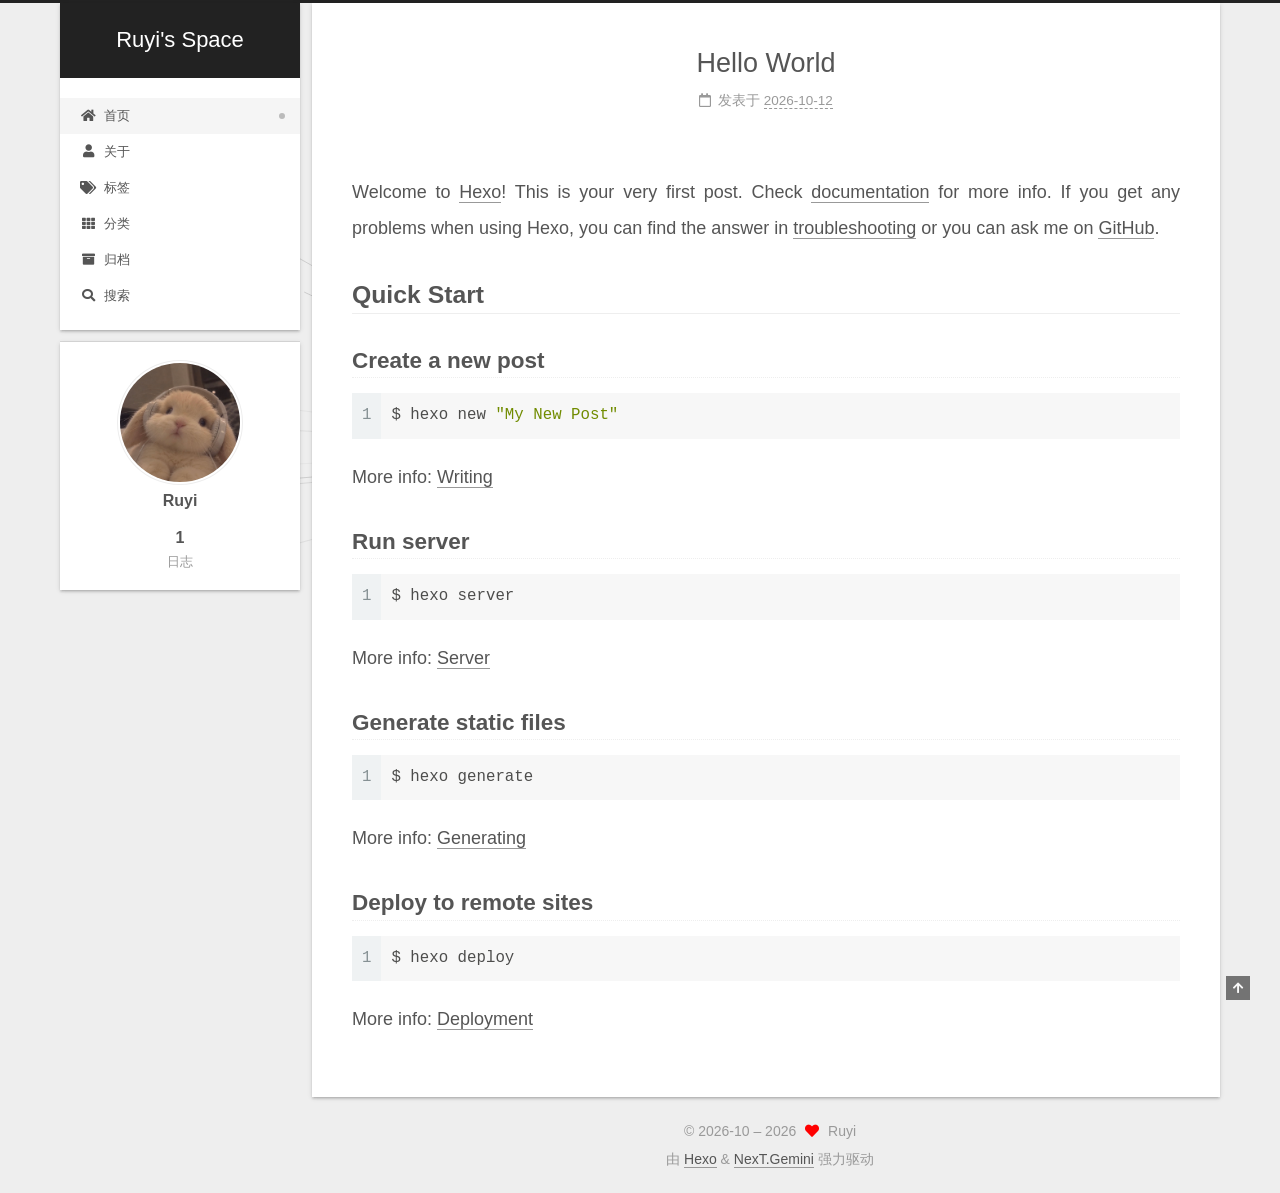
==== index.html @ 378ae15a "Site updated: 2026-10-14 17:32:55" ====
<!DOCTYPE html>
<html lang="zh-CN">
<head>
  <meta charset="UTF-8">
<meta name="viewport" content="width=device-width, initial-scale=1, maximum-scale=2">
<meta name="theme-color" content="#222">
<meta name="generator" content="Hexo 8.1.2">
  <link rel="apple-touch-icon" sizes="180x180" href="/images/apple-touch-icon-next.png">
  <link rel="icon" type="image/png" sizes="32x32" href="/images/favicon-32x32.png">
  <link rel="icon" type="image/png" sizes="16x16" href="/images/favicon-16x16.png">
  <link rel="mask-icon" href="/images/logo.svg" color="#222">

<link rel="stylesheet" href="/css/main.css">


<link rel="stylesheet" href="/lib/font-awesome/css/all.min.css">

<script id="hexo-configurations">
    var NexT = window.NexT || {};
    var CONFIG = {"hostname":"example.com","root":"/","scheme":"Gemini","version":"7.8.0","exturl":false,"sidebar":{"position":"left","display":"post","padding":18,"offset":12,"onmobile":false},"copycode":{"enable":false,"show_result":false,"style":null},"back2top":{"enable":true,"sidebar":false,"scrollpercent":false},"bookmark":{"enable":false,"color":"#222","save":"auto"},"fancybox":false,"mediumzoom":false,"lazyload":false,"pangu":false,"comments":{"style":"tabs","active":null,"storage":true,"lazyload":false,"nav":null},"algolia":{"hits":{"per_page":10},"labels":{"input_placeholder":"Search for Posts","hits_empty":"We didn't find any results for the search: ${query}","hits_stats":"${hits} results found in ${time} ms"}},"localsearch":{"enable":true,"trigger":"manual","top_n_per_article":1,"unescape":false,"preload":false},"motion":{"enable":true,"async":false,"transition":{"post_block":"fadeIn","post_header":"slideDownIn","post_body":"slideDownIn","coll_header":"slideLeftIn","sidebar":"slideUpIn"}},"path":"search.xml"};
  </script>

  <meta property="og:type" content="website">
<meta property="og:title" content="Ruyi&#39;s Space">
<meta property="og:url" content="http://example.com/index.html">
<meta property="og:site_name" content="Ruyi&#39;s Space">
<meta property="og:locale" content="zh_CN">
<meta property="article:author" content="Ruyi">
<meta name="twitter:card" content="summary">

<link rel="canonical" href="http://example.com/">


<script id="page-configurations">
  // https://hexo.io/docs/variables.html
  CONFIG.page = {
    sidebar: "",
    isHome : true,
    isPost : false,
    lang   : 'zh-CN'
  };
</script>

  <title>Ruyi's Space</title>
  






  <noscript>
  <style>
  .use-motion .brand,
  .use-motion .menu-item,
  .sidebar-inner,
  .use-motion .post-block,
  .use-motion .pagination,
  .use-motion .comments,
  .use-motion .post-header,
  .use-motion .post-body,
  .use-motion .collection-header { opacity: initial; }

  .use-motion .site-title,
  .use-motion .site-subtitle {
    opacity: initial;
    top: initial;
  }

  .use-motion .logo-line-before i { left: initial; }
  .use-motion .logo-line-after i { right: initial; }
  </style>
</noscript>

</head>

<body itemscope itemtype="http://schema.org/WebPage">
  <div class="container use-motion">
    <div class="headband"></div>

    <header class="header" itemscope itemtype="http://schema.org/WPHeader">
      <div class="header-inner"><div class="site-brand-container">
  <div class="site-nav-toggle">
    <div class="toggle" aria-label="切换导航栏">
      <span class="toggle-line toggle-line-first"></span>
      <span class="toggle-line toggle-line-middle"></span>
      <span class="toggle-line toggle-line-last"></span>
    </div>
  </div>

  <div class="site-meta">

    <a href="/" class="brand" rel="start">
      <span class="logo-line-before"><i></i></span>
      <h1 class="site-title">Ruyi's Space</h1>
      <span class="logo-line-after"><i></i></span>
    </a>
  </div>

  <div class="site-nav-right">
    <div class="toggle popup-trigger">
        <i class="fa fa-search fa-fw fa-lg"></i>
    </div>
  </div>
</div>




<nav class="site-nav">
  <ul id="menu" class="main-menu menu">
        <li class="menu-item menu-item-home">

    <a href="/" rel="section"><i class="fa fa-home fa-fw"></i>首页</a>

  </li>
        <li class="menu-item menu-item-about">

    <a href="/about/" rel="section"><i class="fa fa-user fa-fw"></i>关于</a>

  </li>
        <li class="menu-item menu-item-tags">

    <a href="/tags/" rel="section"><i class="fa fa-tags fa-fw"></i>标签</a>

  </li>
        <li class="menu-item menu-item-categories">

    <a href="/categories/" rel="section"><i class="fa fa-th fa-fw"></i>分类</a>

  </li>
        <li class="menu-item menu-item-archives">

    <a href="/archives/" rel="section"><i class="fa fa-archive fa-fw"></i>归档</a>

  </li>
      <li class="menu-item menu-item-search">
        <a role="button" class="popup-trigger"><i class="fa fa-search fa-fw"></i>搜索
        </a>
      </li>
  </ul>
</nav>



  <div class="search-pop-overlay">
    <div class="popup search-popup">
        <div class="search-header">
  <span class="search-icon">
    <i class="fa fa-search"></i>
  </span>
  <div class="search-input-container">
    <input autocomplete="off" autocapitalize="off"
           placeholder="搜索..." spellcheck="false"
           type="search" class="search-input">
  </div>
  <span class="popup-btn-close">
    <i class="fa fa-times-circle"></i>
  </span>
</div>
<div id="search-result">
  <div id="no-result">
    <i class="fa fa-spinner fa-pulse fa-5x fa-fw"></i>
  </div>
</div>

    </div>
  </div>

</div>
    </header>

    
  <div class="back-to-top">
    <i class="fa fa-arrow-up"></i>
    <span>0%</span>
  </div>


    <main class="main">
      <div class="main-inner">
        <div class="content-wrap">
          

          <div class="content index posts-expand">
            
      
  
  
  <article itemscope itemtype="http://schema.org/Article" class="post-block" lang="zh-CN">
    <link itemprop="mainEntityOfPage" href="http://example.com/2026/10/12/hello-world/">

    <span hidden itemprop="author" itemscope itemtype="http://schema.org/Person">
      <meta itemprop="image" content="/images/avatar.png">
      <meta itemprop="name" content="Ruyi">
      <meta itemprop="description" content="">
    </span>

    <span hidden itemprop="publisher" itemscope itemtype="http://schema.org/Organization">
      <meta itemprop="name" content="Ruyi's Space">
    </span>
      <header class="post-header">
        <h2 class="post-title" itemprop="name headline">
          
            <a href="/2026/10/12/hello-world/" class="post-title-link" itemprop="url">Hello World</a>
        </h2>

        <div class="post-meta">
            <span class="post-meta-item">
              <span class="post-meta-item-icon">
                <i class="far fa-calendar"></i>
              </span>
              <span class="post-meta-item-text">发表于</span>

              <time title="创建时间：2026-10-12 19:03:49" itemprop="dateCreated datePublished" datetime="2026-10-12T19:03:49+08:00">2026-10-12</time>
            </span>

          

        </div>
      </header>

    
    
    
    <div class="post-body" itemprop="articleBody">

      
          <p>Welcome to <a target="_blank" rel="noopener" href="https://hexo.io/">Hexo</a>! This is your very first post. Check <a target="_blank" rel="noopener" href="https://hexo.io/docs/">documentation</a> for more info. If you get any problems when using Hexo, you can find the answer in <a target="_blank" rel="noopener" href="https://hexo.io/docs/troubleshooting.html">troubleshooting</a> or you can ask me on <a target="_blank" rel="noopener" href="https://github.com/hexojs/hexo/issues">GitHub</a>.</p>
<h2 id="Quick-Start"><a href="#Quick-Start" class="headerlink" title="Quick Start"></a>Quick Start</h2><h3 id="Create-a-new-post"><a href="#Create-a-new-post" class="headerlink" title="Create a new post"></a>Create a new post</h3><figure class="highlight bash"><table><tr><td class="gutter"><pre><span class="line">1</span><br></pre></td><td class="code"><pre><span class="line">$ hexo new <span class="string">&quot;My New Post&quot;</span></span><br></pre></td></tr></table></figure>

<p>More info: <a target="_blank" rel="noopener" href="https://hexo.io/docs/writing.html">Writing</a></p>
<h3 id="Run-server"><a href="#Run-server" class="headerlink" title="Run server"></a>Run server</h3><figure class="highlight bash"><table><tr><td class="gutter"><pre><span class="line">1</span><br></pre></td><td class="code"><pre><span class="line">$ hexo server</span><br></pre></td></tr></table></figure>

<p>More info: <a target="_blank" rel="noopener" href="https://hexo.io/docs/server.html">Server</a></p>
<h3 id="Generate-static-files"><a href="#Generate-static-files" class="headerlink" title="Generate static files"></a>Generate static files</h3><figure class="highlight bash"><table><tr><td class="gutter"><pre><span class="line">1</span><br></pre></td><td class="code"><pre><span class="line">$ hexo generate</span><br></pre></td></tr></table></figure>

<p>More info: <a target="_blank" rel="noopener" href="https://hexo.io/docs/generating.html">Generating</a></p>
<h3 id="Deploy-to-remote-sites"><a href="#Deploy-to-remote-sites" class="headerlink" title="Deploy to remote sites"></a>Deploy to remote sites</h3><figure class="highlight bash"><table><tr><td class="gutter"><pre><span class="line">1</span><br></pre></td><td class="code"><pre><span class="line">$ hexo deploy</span><br></pre></td></tr></table></figure>

<p>More info: <a target="_blank" rel="noopener" href="https://hexo.io/docs/one-command-deployment.html">Deployment</a></p>

      
    </div>

    
    
    
      <footer class="post-footer">
        <div class="post-eof"></div>
      </footer>
  </article>
  
  
  


  



          </div>
          

<script>
  window.addEventListener('tabs:register', () => {
    let { activeClass } = CONFIG.comments;
    if (CONFIG.comments.storage) {
      activeClass = localStorage.getItem('comments_active') || activeClass;
    }
    if (activeClass) {
      let activeTab = document.querySelector(`a[href="#comment-${activeClass}"]`);
      if (activeTab) {
        activeTab.click();
      }
    }
  });
  if (CONFIG.comments.storage) {
    window.addEventListener('tabs:click', event => {
      if (!event.target.matches('.tabs-comment .tab-content .tab-pane')) return;
      let commentClass = event.target.classList[1];
      localStorage.setItem('comments_active', commentClass);
    });
  }
</script>

        </div>
          
  
  <div class="toggle sidebar-toggle">
    <span class="toggle-line toggle-line-first"></span>
    <span class="toggle-line toggle-line-middle"></span>
    <span class="toggle-line toggle-line-last"></span>
  </div>

  <aside class="sidebar">
    <div class="sidebar-inner">

      <ul class="sidebar-nav motion-element">
        <li class="sidebar-nav-toc">
          文章目录
        </li>
        <li class="sidebar-nav-overview">
          站点概览
        </li>
      </ul>

      <!--noindex-->
      <div class="post-toc-wrap sidebar-panel">
      </div>
      <!--/noindex-->

      <div class="site-overview-wrap sidebar-panel">
        <div class="site-author motion-element" itemprop="author" itemscope itemtype="http://schema.org/Person">
    <img class="site-author-image" itemprop="image" alt="Ruyi"
      src="/images/avatar.png">
  <p class="site-author-name" itemprop="name">Ruyi</p>
  <div class="site-description" itemprop="description"></div>
</div>
<div class="site-state-wrap motion-element">
  <nav class="site-state">
      <div class="site-state-item site-state-posts">
          <a href="/archives/">
        
          <span class="site-state-item-count">1</span>
          <span class="site-state-item-name">日志</span>
        </a>
      </div>
  </nav>
</div>



      </div>

    </div>
  </aside>
  <div id="sidebar-dimmer"></div>


      </div>
    </main>

    <footer class="footer">
      <div class="footer-inner">
        

        

<div class="copyright">
  
  &copy; 2026-10 – 
  <span itemprop="copyrightYear">2026</span>
  <span class="with-love">
    <i class="fa fa-heart"></i>
  </span>
  <span class="author" itemprop="copyrightHolder">Ruyi</span>
</div>
  <div class="powered-by">由 <a href="https://hexo.io/" class="theme-link" rel="noopener" target="_blank">Hexo</a> & <a href="https://theme-next.org/" class="theme-link" rel="noopener" target="_blank">NexT.Gemini</a> 强力驱动
  </div>

        








      </div>
    </footer>
  </div>

  
  <script src="/lib/anime.min.js"></script>
  <script src="/lib/velocity/velocity.min.js"></script>
  <script src="/lib/velocity/velocity.ui.min.js"></script>

<script src="/js/utils.js"></script>

<script src="/js/motion.js"></script>


<script src="/js/schemes/pisces.js"></script>


<script src="/js/next-boot.js"></script>


  <script defer src="/lib/three/three.min.js"></script>
    <script defer src="/lib/three/canvas_sphere.min.js"></script>


  




  
<script src="/js/local-search.js"></script>













  

  

</body>
</html>
---- css/main.css ----
:root {
  --body-bg-color: #eee;
  --content-bg-color: #fff;
  --card-bg-color: #f5f5f5;
  --text-color: #555;
  --blockquote-color: #666;
  --link-color: #555;
  --link-hover-color: #222;
  --brand-color: #fff;
  --brand-hover-color: #fff;
  --table-row-odd-bg-color: #f9f9f9;
  --table-row-hover-bg-color: #f5f5f5;
  --menu-item-bg-color: #f5f5f5;
  --btn-default-bg: #fff;
  --btn-default-color: #555;
  --btn-default-border-color: #555;
  --btn-default-hover-bg: #222;
  --btn-default-hover-color: #fff;
  --btn-default-hover-border-color: #222;
}
html {
  line-height: 1.15; /* 1 */
  -webkit-text-size-adjust: 100%; /* 2 */
}
body {
  margin: 0;
}
main {
  display: block;
}
h1 {
  font-size: 2em;
  margin: 0.67em 0;
}
hr {
  box-sizing: content-box; /* 1 */
  height: 0; /* 1 */
  overflow: visible; /* 2 */
}
pre {
  font-family: monospace, monospace; /* 1 */
  font-size: 1em; /* 2 */
}
a {
  background: transparent;
}
abbr[title] {
  border-bottom: none; /* 1 */
  text-decoration: underline; /* 2 */
  text-decoration: underline dotted; /* 2 */
}
b,
strong {
  font-weight: bolder;
}
code,
kbd,
samp {
  font-family: monospace, monospace; /* 1 */
  font-size: 1em; /* 2 */
}
small {
  font-size: 80%;
}
sub,
sup {
  font-size: 75%;
  line-height: 0;
  position: relative;
  vertical-align: baseline;
}
sub {
  bottom: -0.25em;
}
sup {
  top: -0.5em;
}
img {
  border-style: none;
}
button,
input,
optgroup,
select,
textarea {
  font-family: inherit; /* 1 */
  font-size: 100%; /* 1 */
  line-height: 1.15; /* 1 */
  margin: 0; /* 2 */
}
button,
input {
/* 1 */
  overflow: visible;
}
button,
select {
/* 1 */
  text-transform: none;
}
button,
[type='button'],
[type='reset'],
[type='submit'] {
  -webkit-appearance: button;
}
button::-moz-focus-inner,
[type='button']::-moz-focus-inner,
[type='reset']::-moz-focus-inner,
[type='submit']::-moz-focus-inner {
  border-style: none;
  padding: 0;
}
button:-moz-focusring,
[type='button']:-moz-focusring,
[type='reset']:-moz-focusring,
[type='submit']:-moz-focusring {
  outline: 1px dotted ButtonText;
}
fieldset {
  padding: 0.35em 0.75em 0.625em;
}
legend {
  box-sizing: border-box; /* 1 */
  color: inherit; /* 2 */
  display: table; /* 1 */
  max-width: 100%; /* 1 */
  padding: 0; /* 3 */
  white-space: normal; /* 1 */
}
progress {
  vertical-align: baseline;
}
textarea {
  overflow: auto;
}
[type='checkbox'],
[type='radio'] {
  box-sizing: border-box; /* 1 */
  padding: 0; /* 2 */
}
[type='number']::-webkit-inner-spin-button,
[type='number']::-webkit-outer-spin-button {
  height: auto;
}
[type='search'] {
  outline-offset: -2px; /* 2 */
  -webkit-appearance: textfield; /* 1 */
}
[type='search']::-webkit-search-decoration {
  -webkit-appearance: none;
}
::-webkit-file-upload-button {
  font: inherit; /* 2 */
  -webkit-appearance: button; /* 1 */
}
details {
  display: block;
}
summary {
  display: list-item;
}
template {
  display: none;
}
[hidden] {
  display: none;
}
::selection {
  background: #262a30;
  color: #eee;
}
html,
body {
  height: 100%;
}
body {
  background: var(--body-bg-color);
  color: var(--text-color);
  font-family: 'Lato', "PingFang SC", "Microsoft YaHei", sans-serif;
  font-size: 1em;
  line-height: 2;
}
@media (max-width: 991px) {
  body {
    padding-left: 0 !important;
    padding-right: 0 !important;
  }
}
h1,
h2,
h3,
h4,
h5,
h6 {
  font-family: 'Lato', "PingFang SC", "Microsoft YaHei", sans-serif;
  font-weight: bold;
  line-height: 1.5;
  margin: 20px 0 15px;
}
h1 {
  font-size: 1.5em;
}
h2 {
  font-size: 1.375em;
}
h3 {
  font-size: 1.25em;
}
h4 {
  font-size: 1.125em;
}
h5 {
  font-size: 1em;
}
h6 {
  font-size: 0.875em;
}
p {
  margin: 0 0 20px 0;
}
a,
span.exturl {
  border-bottom: 1px solid #999;
  color: var(--link-color);
  outline: 0;
  text-decoration: none;
  overflow-wrap: break-word;
  word-wrap: break-word;
  cursor: pointer;
}
a:hover,
span.exturl:hover {
  border-bottom-color: var(--link-hover-color);
  color: var(--link-hover-color);
}
iframe,
img,
video {
  display: block;
  margin-left: auto;
  margin-right: auto;
  max-width: 100%;
}
hr {
  background-image: repeating-linear-gradient(-45deg, #ddd, #ddd 4px, transparent 4px, transparent 8px);
  border: 0;
  height: 3px;
  margin: 40px 0;
}
blockquote {
  border-left: 4px solid #ddd;
  color: var(--blockquote-color);
  margin: 0;
  padding: 0 15px;
}
blockquote cite::before {
  content: '-';
  padding: 0 5px;
}
dt {
  font-weight: bold;
}
dd {
  margin: 0;
  padding: 0;
}
kbd {
  background-color: #f5f5f5;
  background-image: linear-gradient(#eee, #fff, #eee);
  border: 1px solid #ccc;
  border-radius: 0.2em;
  box-shadow: 0.1em 0.1em 0.2em rgba(0,0,0,0.1);
  color: #555;
  font-family: inherit;
  padding: 0.1em 0.3em;
  white-space: nowrap;
}
.table-container {
  overflow: auto;
}
table {
  border-collapse: collapse;
  border-spacing: 0;
  font-size: 0.875em;
  margin: 0 0 20px 0;
  width: 100%;
}
tbody tr:nth-of-type(odd) {
  background: var(--table-row-odd-bg-color);
}
tbody tr:hover {
  background: var(--table-row-hover-bg-color);
}
caption,
th,
td {
  font-weight: normal;
  padding: 8px;
  vertical-align: middle;
}
th,
td {
  border: 1px solid #ddd;
  border-bottom: 3px solid #ddd;
}
th {
  font-weight: 700;
  padding-bottom: 10px;
}
td {
  border-bottom-width: 1px;
}
.btn {
  background: var(--btn-default-bg);
  border: 2px solid var(--btn-default-border-color);
  border-radius: 2px;
  color: var(--btn-default-color);
  display: inline-block;
  font-size: 0.875em;
  line-height: 2;
  padding: 0 20px;
  text-decoration: none;
  transition-property: background-color;
  transition-delay: 0s;
  transition-duration: 0.2s;
  transition-timing-function: ease-in-out;
}
.btn:hover {
  background: var(--btn-default-hover-bg);
  border-color: var(--btn-default-hover-border-color);
  color: var(--btn-default-hover-color);
}
.btn + .btn {
  margin: 0 0 8px 8px;
}
.btn .fa-fw {
  text-align: left;
  width: 1.285714285714286em;
}
.toggle {
  line-height: 0;
}
.toggle .toggle-line {
  background: #fff;
  display: inline-block;
  height: 2px;
  left: 0;
  position: relative;
  top: 0;
  transition: all 0.4s;
  vertical-align: top;
  width: 100%;
}
.toggle .toggle-line:not(:first-child) {
  margin-top: 3px;
}
.toggle.toggle-arrow .toggle-line-first {
  left: 50%;
  top: 2px;
  transform: rotate(45deg);
  width: 50%;
}
.toggle.toggle-arrow .toggle-line-middle {
  left: 2px;
  width: 90%;
}
.toggle.toggle-arrow .toggle-line-last {
  left: 50%;
  top: -2px;
  transform: rotate(-45deg);
  width: 50%;
}
.toggle.toggle-close .toggle-line-first {
  transform: rotate(-45deg);
  top: 5px;
}
.toggle.toggle-close .toggle-line-middle {
  opacity: 0;
}
.toggle.toggle-close .toggle-line-last {
  transform: rotate(45deg);
  top: -5px;
}
.highlight,
pre {
  background: #f7f7f7;
  color: #4d4d4c;
  line-height: 1.6;
  margin: 0 auto 20px;
}
pre,
code {
  font-family: consolas, Menlo, monospace, "PingFang SC", "Microsoft YaHei";
}
code {
  background: #eee;
  border-radius: 3px;
  color: #555;
  padding: 2px 4px;
  overflow-wrap: break-word;
  word-wrap: break-word;
}
.highlight *::selection {
  background: #d6d6d6;
}
.highlight pre {
  border: 0;
  margin: 0;
  padding: 10px 0;
}
.highlight table {
  border: 0;
  margin: 0;
  width: auto;
}
.highlight td {
  border: 0;
  padding: 0;
}
.highlight figcaption {
  background: #eff2f3;
  color: #4d4d4c;
  display: flex;
  font-size: 0.875em;
  justify-content: space-between;
  line-height: 1.2;
  padding: 0.5em;
}
.highlight figcaption a {
  color: #4d4d4c;
}
.highlight figcaption a:hover {
  border-bottom-color: #4d4d4c;
}
.highlight .gutter {
  -moz-user-select: none;
  -ms-user-select: none;
  -webkit-user-select: none;
  user-select: none;
}
.highlight .gutter pre {
  background: #eff2f3;
  color: #869194;
  padding-left: 10px;
  padding-right: 10px;
  text-align: right;
}
.highlight .code pre {
  background: #f7f7f7;
  padding-left: 10px;
  width: 100%;
}
.gist table {
  width: auto;
}
.gist table td {
  border: 0;
}
pre {
  overflow: auto;
  padding: 10px;
}
pre code {
  background: none;
  color: #4d4d4c;
  font-size: 0.875em;
  padding: 0;
  text-shadow: none;
}
pre .deletion {
  background: #fdd;
}
pre .addition {
  background: #dfd;
}
pre .meta {
  color: #eab700;
  -moz-user-select: none;
  -ms-user-select: none;
  -webkit-user-select: none;
  user-select: none;
}
pre .comment {
  color: #8e908c;
}
pre .variable,
pre .attribute,
pre .tag,
pre .name,
pre .regexp,
pre .ruby .constant,
pre .xml .tag .title,
pre .xml .pi,
pre .xml .doctype,
pre .html .doctype,
pre .css .id,
pre .css .class,
pre .css .pseudo {
  color: #c82829;
}
pre .number,
pre .preprocessor,
pre .built_in,
pre .builtin-name,
pre .literal,
pre .params,
pre .constant,
pre .command {
  color: #f5871f;
}
pre .ruby .class .title,
pre .css .rules .attribute,
pre .string,
pre .symbol,
pre .value,
pre .inheritance,
pre .header,
pre .ruby .symbol,
pre .xml .cdata,
pre .special,
pre .formula {
  color: #718c00;
}
pre .title,
pre .css .hexcolor {
  color: #3e999f;
}
pre .function,
pre .python .decorator,
pre .python .title,
pre .ruby .function .title,
pre .ruby .title .keyword,
pre .perl .sub,
pre .javascript .title,
pre .coffeescript .title {
  color: #4271ae;
}
pre .keyword,
pre .javascript .function {
  color: #8959a8;
}
.blockquote-center {
  border-left: none;
  margin: 40px 0;
  padding: 0;
  position: relative;
  text-align: center;
}
.blockquote-center .fa {
  display: block;
  opacity: 0.6;
  position: absolute;
  width: 100%;
}
.blockquote-center .fa-quote-left {
  border-top: 1px solid #ccc;
  text-align: left;
  top: -20px;
}
.blockquote-center .fa-quote-right {
  border-bottom: 1px solid #ccc;
  text-align: right;
  bottom: -20px;
}
.blockquote-center p,
.blockquote-center div {
  text-align: center;
}
.post-body .group-picture img {
  margin: 0 auto;
  padding: 0 3px;
}
.group-picture-row {
  margin-bottom: 6px;
  overflow: hidden;
}
.group-picture-column {
  float: left;
  margin-bottom: 10px;
}
.post-body .label {
  color: #555;
  display: inline;
  padding: 0 2px;
}
.post-body .label.default {
  background: #f0f0f0;
}
.post-body .label.primary {
  background: #efe6f7;
}
.post-body .label.info {
  background: #e5f2f8;
}
.post-body .label.success {
  background: #e7f4e9;
}
.post-body .label.warning {
  background: #fcf6e1;
}
.post-body .label.danger {
  background: #fae8eb;
}
.post-body .tabs {
  margin-bottom: 20px;
}
.post-body .tabs,
.tabs-comment {
  display: block;
  padding-top: 10px;
  position: relative;
}
.post-body .tabs ul.nav-tabs,
.tabs-comment ul.nav-tabs {
  display: flex;
  flex-wrap: wrap;
  margin: 0;
  margin-bottom: -1px;
  padding: 0;
}
@media (max-width: 413px) {
  .post-body .tabs ul.nav-tabs,
  .tabs-comment ul.nav-tabs {
    display: block;
    margin-bottom: 5px;
  }
}
.post-body .tabs ul.nav-tabs li.tab,
.tabs-comment ul.nav-tabs li.tab {
  border-bottom: 1px solid #ddd;
  border-left: 1px solid transparent;
  border-right: 1px solid transparent;
  border-top: 3px solid transparent;
  flex-grow: 1;
  list-style-type: none;
  border-radius: 0 0 0 0;
}
@media (max-width: 413px) {
  .post-body .tabs ul.nav-tabs li.tab,
  .tabs-comment ul.nav-tabs li.tab {
    border-bottom: 1px solid transparent;
    border-left: 3px solid transparent;
    border-right: 1px solid transparent;
    border-top: 1px solid transparent;
  }
}
@media (max-width: 413px) {
  .post-body .tabs ul.nav-tabs li.tab,
  .tabs-comment ul.nav-tabs li.tab {
    border-radius: 0;
  }
}
.post-body .tabs ul.nav-tabs li.tab a,
.tabs-comment ul.nav-tabs li.tab a {
  border-bottom: initial;
  display: block;
  line-height: 1.8;
  outline: 0;
  padding: 0.25em 0.75em;
  text-align: center;
  transition-delay: 0s;
  transition-duration: 0.2s;
  transition-timing-function: ease-out;
}
.post-body .tabs ul.nav-tabs li.tab a i,
.tabs-comment ul.nav-tabs li.tab a i {
  width: 1.285714285714286em;
}
.post-body .tabs ul.nav-tabs li.tab.active,
.tabs-comment ul.nav-tabs li.tab.active {
  border-bottom: 1px solid transparent;
  border-left: 1px solid #ddd;
  border-right: 1px solid #ddd;
  border-top: 3px solid #fc6423;
}
@media (max-width: 413px) {
  .post-body .tabs ul.nav-tabs li.tab.active,
  .tabs-comment ul.nav-tabs li.tab.active {
    border-bottom: 1px solid #ddd;
    border-left: 3px solid #fc6423;
    border-right: 1px solid #ddd;
    border-top: 1px solid #ddd;
  }
}
.post-body .tabs ul.nav-tabs li.tab.active a,
.tabs-comment ul.nav-tabs li.tab.active a {
  color: var(--link-color);
  cursor: default;
}
.post-body .tabs .tab-content .tab-pane,
.tabs-comment .tab-content .tab-pane {
  border: 1px solid #ddd;
  border-top: 0;
  padding: 20px 20px 0 20px;
  border-radius: 0;
}
.post-body .tabs .tab-content .tab-pane:not(.active),
.tabs-comment .tab-content .tab-pane:not(.active) {
  display: none;
}
.post-body .tabs .tab-content .tab-pane.active,
.tabs-comment .tab-content .tab-pane.active {
  display: block;
}
.post-body .tabs .tab-content .tab-pane.active:nth-of-type(1),
.tabs-comment .tab-content .tab-pane.active:nth-of-type(1) {
  border-radius: 0 0 0 0;
}
@media (max-width: 413px) {
  .post-body .tabs .tab-content .tab-pane.active:nth-of-type(1),
  .tabs-comment .tab-content .tab-pane.active:nth-of-type(1) {
    border-radius: 0;
  }
}
.post-body .note {
  border-radius: 3px;
  margin-bottom: 20px;
  padding: 1em;
  position: relative;
  border: 1px solid #eee;
  border-left-width: 5px;
}
.post-body .note h2,
.post-body .note h3,
.post-body .note h4,
.post-body .note h5,
.post-body .note h6 {
  margin-top: 0;
  border-bottom: initial;
  margin-bottom: 0;
  padding-top: 0;
}
.post-body .note p:first-child,
.post-body .note ul:first-child,
.post-body .note ol:first-child,
.post-body .note table:first-child,
.post-body .note pre:first-child,
.post-body .note blockquote:first-child,
.post-body .note img:first-child {
  margin-top: 0;
}
.post-body .note p:last-child,
.post-body .note ul:last-child,
.post-body .note ol:last-child,
.post-body .note table:last-child,
.post-body .note pre:last-child,
.post-body .note blockquote:last-child,
.post-body .note img:last-child {
  margin-bottom: 0;
}
.post-body .note.default {
  border-left-color: #777;
}
.post-body .note.default h2,
.post-body .note.default h3,
.post-body .note.default h4,
.post-body .note.default h5,
.post-body .note.default h6 {
  color: #777;
}
.post-body .note.primary {
  border-left-color: #6f42c1;
}
.post-body .note.primary h2,
.post-body .note.primary h3,
.post-body .note.primary h4,
.post-body .note.primary h5,
.post-body .note.primary h6 {
  color: #6f42c1;
}
.post-body .note.info {
  border-left-color: #428bca;
}
.post-body .note.info h2,
.post-body .note.info h3,
.post-body .note.info h4,
.post-body .note.info h5,
.post-body .note.info h6 {
  color: #428bca;
}
.post-body .note.success {
  border-left-color: #5cb85c;
}
.post-body .note.success h2,
.post-body .note.success h3,
.post-body .note.success h4,
.post-body .note.success h5,
.post-body .note.success h6 {
  color: #5cb85c;
}
.post-body .note.warning {
  border-left-color: #f0ad4e;
}
.post-body .note.warning h2,
.post-body .note.warning h3,
.post-body .note.warning h4,
.post-body .note.warning h5,
.post-body .note.warning h6 {
  color: #f0ad4e;
}
.post-body .note.danger {
  border-left-color: #d9534f;
}
.post-body .note.danger h2,
.post-body .note.danger h3,
.post-body .note.danger h4,
.post-body .note.danger h5,
.post-body .note.danger h6 {
  color: #d9534f;
}
.pagination .prev,
.pagination .next,
.pagination .page-number,
.pagination .space {
  display: inline-block;
  margin: 0 10px;
  padding: 0 11px;
  position: relative;
  top: -1px;
}
@media (max-width: 767px) {
  .pagination .prev,
  .pagination .next,
  .pagination .page-number,
  .pagination .space {
    margin: 0 5px;
  }
}
.pagination {
  border-top: 1px solid #eee;
  margin: 120px 0 0;
  text-align: center;
}
.pagination .prev,
.pagination .next,
.pagination .page-number {
  border-bottom: 0;
  border-top: 1px solid #eee;
  transition-property: border-color;
  transition-delay: 0s;
  transition-duration: 0.2s;
  transition-timing-function: ease-in-out;
}
.pagination .prev:hover,
.pagination .next:hover,
.pagination .page-number:hover {
  border-top-color: #222;
}
.pagination .space {
  margin: 0;
  padding: 0;
}
.pagination .prev {
  margin-left: 0;
}
.pagination .next {
  margin-right: 0;
}
.pagination .page-number.current {
  background: #ccc;
  border-top-color: #ccc;
  color: #fff;
}
@media (max-width: 767px) {
  .pagination {
    border-top: none;
  }
  .pagination .prev,
  .pagination .next,
  .pagination .page-number {
    border-bottom: 1px solid #eee;
    border-top: 0;
    margin-bottom: 10px;
    padding: 0 10px;
  }
  .pagination .prev:hover,
  .pagination .next:hover,
  .pagination .page-number:hover {
    border-bottom-color: #222;
  }
}
.comments {
  margin-top: 60px;
  overflow: hidden;
}
.comment-button-group {
  display: flex;
  flex-wrap: wrap-reverse;
  justify-content: center;
  margin: 1em 0;
}
.comment-button-group .comment-button {
  margin: 0.1em 0.2em;
}
.comment-button-group .comment-button.active {
  background: var(--btn-default-hover-bg);
  border-color: var(--btn-default-hover-border-color);
  color: var(--btn-default-hover-color);
}
.comment-position {
  display: none;
}
.comment-position.active {
  display: block;
}
.tabs-comment {
  background: var(--content-bg-color);
  margin-top: 4em;
  padding-top: 0;
}
.tabs-comment .comments {
  border: 0;
  box-shadow: none;
  margin-top: 0;
  padding-top: 0;
}
.container {
  min-height: 100%;
  position: relative;
}
.main-inner {
  margin: 0 auto;
  width: calc(100% - 20px);
}
@media (min-width: 1200px) {
  .main-inner {
    width: 1160px;
  }
}
@media (min-width: 1600px) {
  .main-inner {
    width: 73%;
  }
}
@media (max-width: 767px) {
  .content-wrap {
    padding: 0 20px;
  }
}
.header {
  background: transparent;
}
.header-inner {
  margin: 0 auto;
  width: calc(100% - 20px);
}
@media (min-width: 1200px) {
  .header-inner {
    width: 1160px;
  }
}
@media (min-width: 1600px) {
  .header-inner {
    width: 73%;
  }
}
.site-brand-container {
  display: flex;
  flex-shrink: 0;
  padding: 0 10px;
}
.headband {
  background: #222;
  height: 3px;
}
.site-meta {
  flex-grow: 1;
  text-align: center;
}
@media (max-width: 767px) {
  .site-meta {
    text-align: center;
  }
}
.brand {
  border-bottom: none;
  color: var(--brand-color);
  display: inline-block;
  line-height: 1.375em;
  padding: 0 40px;
  position: relative;
}
.brand:hover {
  color: var(--brand-hover-color);
}
.site-title {
  font-family: 'Lato', "PingFang SC", "Microsoft YaHei", sans-serif;
  font-size: 1.375em;
  font-weight: normal;
  margin: 0;
}
.site-subtitle {
  color: #ddd;
  font-size: 0.8125em;
  margin: 10px 0;
}
.use-motion .brand {
  opacity: 0;
}
.use-motion .site-title,
.use-motion .site-subtitle,
.use-motion .custom-logo-image {
  opacity: 0;
  position: relative;
  top: -10px;
}
.site-nav-toggle,
.site-nav-right {
  display: none;
}
@media (max-width: 767px) {
  .site-nav-toggle,
  .site-nav-right {
    display: flex;
    flex-direction: column;
    justify-content: center;
  }
}
.site-nav-toggle .toggle,
.site-nav-right .toggle {
  color: var(--text-color);
  padding: 10px;
  width: 22px;
}
.site-nav-toggle .toggle .toggle-line,
.site-nav-right .toggle .toggle-line {
  background: var(--text-color);
  border-radius: 1px;
}
.site-nav {
  display: block;
}
@media (max-width: 767px) {
  .site-nav {
    clear: both;
    display: none;
  }
}
.site-nav.site-nav-on {
  display: block;
}
.menu {
  margin-top: 20px;
  padding-left: 0;
  text-align: center;
}
.menu-item {
  display: inline-block;
  list-style: none;
  margin: 0 10px;
}
@media (max-width: 767px) {
  .menu-item {
    display: block;
    margin-top: 10px;
  }
  .menu-item.menu-item-search {
    display: none;
  }
}
.menu-item a,
.menu-item span.exturl {
  border-bottom: 0;
  display: block;
  font-size: 0.8125em;
  transition-property: border-color;
  transition-delay: 0s;
  transition-duration: 0.2s;
  transition-timing-function: ease-in-out;
}
@media (hover: none) {
  .menu-item a:hover,
  .menu-item span.exturl:hover {
    border-bottom-color: transparent !important;
  }
}
.menu-item .fa,
.menu-item .fab,
.menu-item .far,
.menu-item .fas {
  margin-right: 8px;
}
.menu-item .badge {
  display: inline-block;
  font-weight: bold;
  line-height: 1;
  margin-left: 0.35em;
  margin-top: 0.35em;
  text-align: center;
  white-space: nowrap;
}
@media (max-width: 767px) {
  .menu-item .badge {
    float: right;
    margin-left: 0;
  }
}
.menu-item-active a,
.menu .menu-item a:hover,
.menu .menu-item span.exturl:hover {
  background: var(--menu-item-bg-color);
}
.use-motion .menu-item {
  opacity: 0;
}
.sidebar {
  background: #222;
  bottom: 0;
  box-shadow: inset 0 2px 6px #000;
  position: fixed;
  top: 0;
}
@media (max-width: 991px) {
  .sidebar {
    display: none;
  }
}
.sidebar-inner {
  color: #999;
  padding: 18px 10px;
  text-align: center;
}
.cc-license {
  margin-top: 10px;
  text-align: center;
}
.cc-license .cc-opacity {
  border-bottom: none;
  opacity: 0.7;
}
.cc-license .cc-opacity:hover {
  opacity: 0.9;
}
.cc-license img {
  display: inline-block;
}
.site-author-image {
  border: 1px solid #eee;
  display: block;
  margin: 0 auto;
  max-width: 120px;
  padding: 2px;
  border-radius: 50%;
}
.site-author-name {
  color: var(--text-color);
  font-weight: 600;
  margin: 0;
  text-align: center;
}
.site-description {
  color: #999;
  font-size: 0.8125em;
  margin-top: 0;
  text-align: center;
}
.links-of-author {
  margin-top: 15px;
}
.links-of-author a,
.links-of-author span.exturl {
  border-bottom-color: #555;
  display: inline-block;
  font-size: 0.8125em;
  margin-bottom: 10px;
  margin-right: 10px;
  vertical-align: middle;
}
.links-of-author a::before,
.links-of-author span.exturl::before {
  background: #d4ffe3;
  border-radius: 50%;
  content: ' ';
  display: inline-block;
  height: 4px;
  margin-right: 3px;
  vertical-align: middle;
  width: 4px;
}
.sidebar-button {
  margin-top: 15px;
}
.sidebar-button a {
  border: 1px solid #fc6423;
  border-radius: 4px;
  color: #fc6423;
  display: inline-block;
  padding: 0 15px;
}
.sidebar-button a .fa,
.sidebar-button a .fab,
.sidebar-button a .far,
.sidebar-button a .fas {
  margin-right: 5px;
}
.sidebar-button a:hover {
  background: #fc6423;
  border: 1px solid #fc6423;
  color: #fff;
}
.sidebar-button a:hover .fa,
.sidebar-button a:hover .fab,
.sidebar-button a:hover .far,
.sidebar-button a:hover .fas {
  color: #fff;
}
.links-of-blogroll {
  font-size: 0.8125em;
  margin-top: 10px;
}
.links-of-blogroll-title {
  font-size: 0.875em;
  font-weight: 600;
  margin-top: 0;
}
.links-of-blogroll-list {
  list-style: none;
  margin: 0;
  padding: 0;
}
#sidebar-dimmer {
  display: none;
}
@media (max-width: 767px) {
  #sidebar-dimmer {
    background: #000;
    display: block;
    height: 100%;
    left: 100%;
    opacity: 0;
    position: fixed;
    top: 0;
    width: 100%;
    z-index: 1100;
  }
  .sidebar-active + #sidebar-dimmer {
    opacity: 0.7;
    transform: translateX(-100%);
    transition: opacity 0.5s;
  }
}
.sidebar-nav {
  margin: 0;
  padding-bottom: 20px;
  padding-left: 0;
}
.sidebar-nav li {
  border-bottom: 1px solid transparent;
  color: var(--text-color);
  cursor: pointer;
  display: inline-block;
  font-size: 0.875em;
}
.sidebar-nav li.sidebar-nav-overview {
  margin-left: 10px;
}
.sidebar-nav li:hover {
  color: #fc6423;
}
.sidebar-nav .sidebar-nav-active {
  border-bottom-color: #fc6423;
  color: #fc6423;
}
.sidebar-nav .sidebar-nav-active:hover {
  color: #fc6423;
}
.sidebar-panel {
  display: none;
  overflow-x: hidden;
  overflow-y: auto;
}
.sidebar-panel-active {
  display: block;
}
.sidebar-toggle {
  background: #222;
  bottom: 45px;
  cursor: pointer;
  height: 14px;
  left: 30px;
  padding: 5px;
  position: fixed;
  width: 14px;
  z-index: 1300;
}
@media (max-width: 991px) {
  .sidebar-toggle {
    left: 20px;
    opacity: 0.8;
    display: none;
  }
}
.sidebar-toggle:hover .toggle-line {
  background: #fc6423;
}
.post-toc {
  font-size: 0.875em;
}
.post-toc ol {
  list-style: none;
  margin: 0;
  padding: 0 2px 5px 10px;
  text-align: left;
}
.post-toc ol > ol {
  padding-left: 0;
}
.post-toc ol a {
  transition-property: all;
  transition-delay: 0s;
  transition-duration: 0.2s;
  transition-timing-function: ease-in-out;
}
.post-toc .nav-item {
  line-height: 1.8;
  overflow: hidden;
  text-overflow: ellipsis;
  white-space: nowrap;
}
.post-toc .nav .nav-child {
  display: none;
}
.post-toc .nav .active > .nav-child {
  display: block;
}
.post-toc .nav .active-current > .nav-child {
  display: block;
}
.post-toc .nav .active-current > .nav-child > .nav-item {
  display: block;
}
.post-toc .nav .active > a {
  border-bottom-color: #fc6423;
  color: #fc6423;
}
.post-toc .nav .active-current > a {
  color: #fc6423;
}
.post-toc .nav .active-current > a:hover {
  color: #fc6423;
}
.site-state {
  display: flex;
  justify-content: center;
  line-height: 1.4;
  margin-top: 10px;
  overflow: hidden;
  text-align: center;
  white-space: nowrap;
}
.site-state-item {
  padding: 0 15px;
}
.site-state-item:not(:first-child) {
  border-left: 1px solid #eee;
}
.site-state-item a {
  border-bottom: none;
}
.site-state-item-count {
  display: block;
  font-size: 1em;
  font-weight: 600;
  text-align: center;
}
.site-state-item-name {
  color: #999;
  font-size: 0.8125em;
}
.footer {
  color: #999;
  font-size: 0.875em;
  padding: 20px 0;
}
.footer.footer-fixed {
  bottom: 0;
  left: 0;
  position: absolute;
  right: 0;
}
.footer-inner {
  box-sizing: border-box;
  margin: 0 auto;
  text-align: center;
  width: calc(100% - 20px);
}
@media (min-width: 1200px) {
  .footer-inner {
    width: 1160px;
  }
}
@media (min-width: 1600px) {
  .footer-inner {
    width: 73%;
  }
}
.languages {
  display: inline-block;
  font-size: 1.125em;
  position: relative;
}
.languages .lang-select-label span {
  margin: 0 0.5em;
}
.languages .lang-select {
  height: 100%;
  left: 0;
  opacity: 0;
  position: absolute;
  top: 0;
  width: 100%;
}
.with-love {
  color: #ff0000;
  display: inline-block;
  margin: 0 5px;
}
.powered-by,
.theme-info {
  display: inline-block;
}
@-moz-keyframes iconAnimate {
  0%, 100% {
    transform: scale(1);
  }
  10%, 30% {
    transform: scale(0.9);
  }
  20%, 40%, 60%, 80% {
    transform: scale(1.1);
  }
  50%, 70% {
    transform: scale(1.1);
  }
}
@-webkit-keyframes iconAnimate {
  0%, 100% {
    transform: scale(1);
  }
  10%, 30% {
    transform: scale(0.9);
  }
  20%, 40%, 60%, 80% {
    transform: scale(1.1);
  }
  50%, 70% {
    transform: scale(1.1);
  }
}
@-o-keyframes iconAnimate {
  0%, 100% {
    transform: scale(1);
  }
  10%, 30% {
    transform: scale(0.9);
  }
  20%, 40%, 60%, 80% {
    transform: scale(1.1);
  }
  50%, 70% {
    transform: scale(1.1);
  }
}
@keyframes iconAnimate {
  0%, 100% {
    transform: scale(1);
  }
  10%, 30% {
    transform: scale(0.9);
  }
  20%, 40%, 60%, 80% {
    transform: scale(1.1);
  }
  50%, 70% {
    transform: scale(1.1);
  }
}
.back-to-top {
  font-size: 12px;
  text-align: center;
  transition-delay: 0s;
  transition-duration: 0.2s;
  transition-timing-function: ease-in-out;
}
.back-to-top {
  background: #222;
  bottom: -100px;
  box-sizing: border-box;
  color: #fff;
  cursor: pointer;
  left: 30px;
  opacity: 0.6;
  padding: 0 6px;
  position: fixed;
  transition-property: bottom;
  z-index: 1300;
  width: 24px;
}
.back-to-top span {
  display: none;
}
.back-to-top:hover {
  color: #fc6423;
}
.back-to-top.back-to-top-on {
  bottom: 30px;
}
@media (max-width: 991px) {
  .back-to-top {
    left: 20px;
    opacity: 0.8;
  }
}
.post-body {
  font-family: 'Lato', "PingFang SC", "Microsoft YaHei", sans-serif;
  overflow-wrap: break-word;
  word-wrap: break-word;
}
@media (min-width: 1200px) {
  .post-body {
    font-size: 1.125em;
  }
}
.post-body .exturl .fa {
  font-size: 0.875em;
  margin-left: 4px;
}
.post-body .image-caption,
.post-body .figure .caption {
  color: #999;
  font-size: 0.875em;
  font-weight: bold;
  line-height: 1;
  margin: -20px auto 15px;
  text-align: center;
}
.post-sticky-flag {
  display: inline-block;
  transform: rotate(30deg);
}
.post-button {
  margin-top: 40px;
  text-align: center;
}
.use-motion .post-block,
.use-motion .pagination,
.use-motion .comments {
  opacity: 0;
}
.use-motion .post-header {
  opacity: 0;
}
.use-motion .post-body {
  opacity: 0;
}
.use-motion .collection-header {
  opacity: 0;
}
.posts-collapse {
  margin-left: 35px;
  position: relative;
}
@media (max-width: 767px) {
  .posts-collapse {
    margin-left: 0px;
    margin-right: 0px;
  }
}
.posts-collapse .collection-title {
  font-size: 1.125em;
  position: relative;
}
.posts-collapse .collection-title::before {
  background: #999;
  border: 1px solid #fff;
  border-radius: 50%;
  content: ' ';
  height: 10px;
  left: 0;
  margin-left: -6px;
  margin-top: -4px;
  position: absolute;
  top: 50%;
  width: 10px;
}
.posts-collapse .collection-year {
  font-size: 1.5em;
  font-weight: bold;
  margin: 60px 0;
  position: relative;
}
.posts-collapse .collection-year::before {
  background: #bbb;
  border-radius: 50%;
  content: ' ';
  height: 8px;
  left: 0;
  margin-left: -4px;
  margin-top: -4px;
  position: absolute;
  top: 50%;
  width: 8px;
}
.posts-collapse .collection-header {
  display: block;
  margin: 0 0 0 20px;
}
.posts-collapse .collection-header small {
  color: #bbb;
  margin-left: 5px;
}
.posts-collapse .post-header {
  border-bottom: 1px dashed #ccc;
  margin: 30px 0;
  padding-left: 15px;
  position: relative;
  transition-property: border;
  transition-delay: 0s;
  transition-duration: 0.2s;
  transition-timing-function: ease-in-out;
}
.posts-collapse .post-header::before {
  background: #bbb;
  border: 1px solid #fff;
  border-radius: 50%;
  content: ' ';
  height: 6px;
  left: 0;
  margin-left: -4px;
  position: absolute;
  top: 0.75em;
  transition-property: background;
  width: 6px;
  transition-delay: 0s;
  transition-duration: 0.2s;
  transition-timing-function: ease-in-out;
}
.posts-collapse .post-header:hover {
  border-bottom-color: #666;
}
.posts-collapse .post-header:hover::before {
  background: #222;
}
.posts-collapse .post-meta {
  display: inline;
  font-size: 0.75em;
  margin-right: 10px;
}
.posts-collapse .post-title {
  display: inline;
}
.posts-collapse .post-title a,
.posts-collapse .post-title span.exturl {
  border-bottom: none;
  color: var(--link-color);
}
.posts-collapse .post-title .fa-external-link-alt {
  font-size: 0.875em;
  margin-left: 5px;
}
.posts-collapse::before {
  background: #f5f5f5;
  content: ' ';
  height: 100%;
  left: 0;
  margin-left: -2px;
  position: absolute;
  top: 1.25em;
  width: 4px;
}
.post-eof {
  background: #ccc;
  height: 1px;
  margin: 80px auto 60px;
  text-align: center;
  width: 8%;
}
.post-block:last-of-type .post-eof {
  display: none;
}
.content {
  padding-top: 40px;
}
@media (min-width: 992px) {
  .post-body {
    text-align: justify;
  }
}
@media (max-width: 991px) {
  .post-body {
    text-align: justify;
  }
}
.post-body h1,
.post-body h2,
.post-body h3,
.post-body h4,
.post-body h5,
.post-body h6 {
  padding-top: 10px;
}
.post-body h1 .header-anchor,
.post-body h2 .header-anchor,
.post-body h3 .header-anchor,
.post-body h4 .header-anchor,
.post-body h5 .header-anchor,
.post-body h6 .header-anchor {
  border-bottom-style: none;
  color: #ccc;
  float: right;
  margin-left: 10px;
  visibility: hidden;
}
.post-body h1 .header-anchor:hover,
.post-body h2 .header-anchor:hover,
.post-body h3 .header-anchor:hover,
.post-body h4 .header-anchor:hover,
.post-body h5 .header-anchor:hover,
.post-body h6 .header-anchor:hover {
  color: inherit;
}
.post-body h1:hover .header-anchor,
.post-body h2:hover .header-anchor,
.post-body h3:hover .header-anchor,
.post-body h4:hover .header-anchor,
.post-body h5:hover .header-anchor,
.post-body h6:hover .header-anchor {
  visibility: visible;
}
.post-body iframe,
.post-body img,
.post-body video {
  margin-bottom: 20px;
}
.post-body .video-container {
  height: 0;
  margin-bottom: 20px;
  overflow: hidden;
  padding-top: 75%;
  position: relative;
  width: 100%;
}
.post-body .video-container iframe,
.post-body .video-container object,
.post-body .video-container embed {
  height: 100%;
  left: 0;
  margin: 0;
  position: absolute;
  top: 0;
  width: 100%;
}
.post-gallery {
  align-items: center;
  display: grid;
  grid-gap: 10px;
  grid-template-columns: 1fr 1fr 1fr;
  margin-bottom: 20px;
}
@media (max-width: 767px) {
  .post-gallery {
    grid-template-columns: 1fr 1fr;
  }
}
.post-gallery a {
  border: 0;
}
.post-gallery img {
  margin: 0;
}
.posts-expand .post-header {
  font-size: 1.125em;
}
.posts-expand .post-title {
  font-size: 1.5em;
  font-weight: normal;
  margin: initial;
  text-align: center;
  overflow-wrap: break-word;
  word-wrap: break-word;
}
.posts-expand .post-title-link {
  border-bottom: none;
  color: var(--link-color);
  display: inline-block;
  position: relative;
  vertical-align: top;
}
.posts-expand .post-title-link::before {
  background: var(--link-color);
  bottom: 0;
  content: '';
  height: 2px;
  left: 0;
  position: absolute;
  transform: scaleX(0);
  visibility: hidden;
  width: 100%;
  transition-delay: 0s;
  transition-duration: 0.2s;
  transition-timing-function: ease-in-out;
}
.posts-expand .post-title-link:hover::before {
  transform: scaleX(1);
  visibility: visible;
}
.posts-expand .post-title-link .fa-external-link-alt {
  font-size: 0.875em;
  margin-left: 5px;
}
.posts-expand .post-meta {
  color: #999;
  font-family: 'Lato', "PingFang SC", "Microsoft YaHei", sans-serif;
  font-size: 0.75em;
  margin: 3px 0 60px 0;
  text-align: center;
}
.posts-expand .post-meta .post-description {
  font-size: 0.875em;
  margin-top: 2px;
}
.posts-expand .post-meta time {
  border-bottom: 1px dashed #999;
  cursor: pointer;
}
.post-meta .post-meta-item + .post-meta-item::before {
  content: '|';
  margin: 0 0.5em;
}
.post-meta-divider {
  margin: 0 0.5em;
}
.post-meta-item-icon {
  margin-right: 3px;
}
@media (max-width: 991px) {
  .post-meta-item-icon {
    display: inline-block;
  }
}
@media (max-width: 991px) {
  .post-meta-item-text {
    display: none;
  }
}
.post-nav {
  border-top: 1px solid #eee;
  display: flex;
  justify-content: space-between;
  margin-top: 15px;
  padding: 10px 5px 0;
}
.post-nav-item {
  flex: 1;
}
.post-nav-item a {
  border-bottom: none;
  display: block;
  font-size: 0.875em;
  line-height: 1.6;
  position: relative;
}
.post-nav-item a:active {
  top: 2px;
}
.post-nav-item .fa {
  font-size: 0.75em;
}
.post-nav-item:first-child {
  margin-right: 15px;
}
.post-nav-item:first-child .fa {
  margin-right: 5px;
}
.post-nav-item:last-child {
  margin-left: 15px;
  text-align: right;
}
.post-nav-item:last-child .fa {
  margin-left: 5px;
}
.rtl.post-body p,
.rtl.post-body a,
.rtl.post-body h1,
.rtl.post-body h2,
.rtl.post-body h3,
.rtl.post-body h4,
.rtl.post-body h5,
.rtl.post-body h6,
.rtl.post-body li,
.rtl.post-body ul,
.rtl.post-body ol {
  direction: rtl;
  font-family: UKIJ Ekran;
}
.rtl.post-title {
  font-family: UKIJ Ekran;
}
.post-tags {
  margin-top: 40px;
  text-align: center;
}
.post-tags a {
  display: inline-block;
  font-size: 0.8125em;
}
.post-tags a:not(:last-child) {
  margin-right: 10px;
}
.post-widgets {
  border-top: 1px solid #eee;
  margin-top: 15px;
  text-align: center;
}
.wp_rating {
  height: 20px;
  line-height: 20px;
  margin-top: 10px;
  padding-top: 6px;
  text-align: center;
}
.social-like {
  display: flex;
  font-size: 0.875em;
  justify-content: center;
  text-align: center;
}
.reward-container {
  margin: 20px auto;
  padding: 10px 0;
  text-align: center;
  width: 90%;
}
.reward-container button {
  background: transparent;
  border: 1px solid #fc6423;
  border-radius: 0;
  color: #fc6423;
  cursor: pointer;
  line-height: 2;
  outline: 0;
  padding: 0 15px;
  vertical-align: text-top;
}
.reward-container button:hover {
  background: #fc6423;
  border: 1px solid transparent;
  color: #fa9366;
}
#qr {
  padding-top: 20px;
}
#qr a {
  border: 0;
}
#qr img {
  display: inline-block;
  margin: 0.8em 2em 0 2em;
  max-width: 100%;
  width: 180px;
}
#qr p {
  text-align: center;
}
.category-all-page .category-all-title {
  text-align: center;
}
.category-all-page .category-all {
  margin-top: 20px;
}
.category-all-page .category-list {
  list-style: none;
  margin: 0;
  padding: 0;
}
.category-all-page .category-list-item {
  margin: 5px 10px;
}
.category-all-page .category-list-count {
  color: #bbb;
}
.category-all-page .category-list-count::before {
  content: ' (';
  display: inline;
}
.category-all-page .category-list-count::after {
  content: ') ';
  display: inline;
}
.category-all-page .category-list-child {
  padding-left: 10px;
}
.event-list {
  padding: 0;
}
.event-list hr {
  background: #222;
  margin: 20px 0 45px 0;
}
.event-list hr::after {
  background: #222;
  color: #fff;
  content: 'NOW';
  display: inline-block;
  font-weight: bold;
  padding: 0 5px;
  text-align: right;
}
.event-list .event {
  background: #222;
  margin: 20px 0;
  min-height: 40px;
  padding: 15px 0 15px 10px;
}
.event-list .event .event-summary {
  color: #fff;
  margin: 0;
  padding-bottom: 3px;
}
.event-list .event .event-summary::before {
  animation: dot-flash 1s alternate infinite ease-in-out;
  color: #fff;
  content: '\f111';
  display: inline-block;
  font-size: 10px;
  margin-right: 25px;
  vertical-align: middle;
  font-family: 'Font Awesome 5 Free';
  font-weight: 900;
}
.event-list .event .event-relative-time {
  color: #bbb;
  display: inline-block;
  font-size: 12px;
  font-weight: normal;
  padding-left: 12px;
}
.event-list .event .event-details {
  color: #fff;
  display: block;
  line-height: 18px;
  margin-left: 56px;
  padding-bottom: 6px;
  padding-top: 3px;
  text-indent: -24px;
}
.event-list .event .event-details::before {
  color: #fff;
  display: inline-block;
  margin-right: 9px;
  text-align: center;
  text-indent: 0;
  width: 14px;
  font-family: 'Font Awesome 5 Free';
  font-weight: 900;
}
.event-list .event .event-details.event-location::before {
  content: '\f041';
}
.event-list .event .event-details.event-duration::before {
  content: '\f017';
}
.event-list .event-past {
  background: #f5f5f5;
}
.event-list .event-past .event-summary,
.event-list .event-past .event-details {
  color: #bbb;
  opacity: 0.9;
}
.event-list .event-past .event-summary::before,
.event-list .event-past .event-details::before {
  animation: none;
  color: #bbb;
}
@-moz-keyframes dot-flash {
  from {
    opacity: 1;
    transform: scale(1);
  }
  to {
    opacity: 0;
    transform: scale(0.8);
  }
}
@-webkit-keyframes dot-flash {
  from {
    opacity: 1;
    transform: scale(1);
  }
  to {
    opacity: 0;
    transform: scale(0.8);
  }
}
@-o-keyframes dot-flash {
  from {
    opacity: 1;
    transform: scale(1);
  }
  to {
    opacity: 0;
    transform: scale(0.8);
  }
}
@keyframes dot-flash {
  from {
    opacity: 1;
    transform: scale(1);
  }
  to {
    opacity: 0;
    transform: scale(0.8);
  }
}
ul.breadcrumb {
  font-size: 0.75em;
  list-style: none;
  margin: 1em 0;
  padding: 0 2em;
  text-align: center;
}
ul.breadcrumb li {
  display: inline;
}
ul.breadcrumb li + li::before {
  content: '/\00a0';
  font-weight: normal;
  padding: 0.5em;
}
ul.breadcrumb li + li:last-child {
  font-weight: bold;
}
.tag-cloud {
  text-align: center;
}
.tag-cloud a {
  display: inline-block;
  margin: 10px;
}
.tag-cloud a:hover {
  color: var(--link-hover-color) !important;
}
.search-pop-overlay {
  background: rgba(0,0,0,0);
  height: 100%;
  left: 0;
  position: fixed;
  top: 0;
  transition: visibility 0s linear 0.2s, background 0.2s;
  visibility: hidden;
  width: 100%;
  z-index: 1400;
}
.search-pop-overlay.search-active {
  background: rgba(0,0,0,0.3);
  transition: background 0.2s;
  visibility: visible;
}
.search-popup {
  background: var(--card-bg-color);
  border-radius: 5px;
  height: 80%;
  left: calc(50% - 350px);
  position: fixed;
  top: 10%;
  transform: scale(0);
  transition: transform 0.2s;
  width: 700px;
  z-index: 1500;
}
.search-active .search-popup {
  transform: scale(1);
}
@media (max-width: 767px) {
  .search-popup {
    border-radius: 0;
    height: 100%;
    left: 0;
    margin: 0;
    top: 0;
    width: 100%;
  }
}
.search-popup .search-icon,
.search-popup .popup-btn-close {
  color: #999;
  font-size: 18px;
  padding: 0 10px;
}
.search-popup .popup-btn-close {
  cursor: pointer;
}
.search-popup .popup-btn-close:hover .fa {
  color: #222;
}
.search-popup .search-header {
  background: #eee;
  border-top-left-radius: 5px;
  border-top-right-radius: 5px;
  display: flex;
  padding: 5px;
}
.search-popup input.search-input {
  background: transparent;
  border: 0;
  outline: 0;
  width: 100%;
}
.search-popup input.search-input::-webkit-search-cancel-button {
  display: none;
}
.search-popup .search-input-container {
  flex-grow: 1;
  padding: 2px;
}
.search-popup ul.search-result-list {
  margin: 0 5px;
  padding: 0;
  width: 100%;
}
.search-popup p.search-result {
  border-bottom: 1px dashed #ccc;
  padding: 5px 0;
}
.search-popup a.search-result-title {
  font-weight: bold;
}
.search-popup .search-keyword {
  border-bottom: 1px dashed #ff2a2a;
  color: #ff2a2a;
  font-weight: bold;
}
.search-popup #search-result {
  display: flex;
  height: calc(100% - 55px);
  overflow: auto;
  padding: 5px 25px;
}
.search-popup #no-result {
  color: #ccc;
  margin: auto;
}
.header {
  margin: 0 auto;
  position: relative;
  width: calc(100% - 20px);
}
@media (min-width: 1200px) {
  .header {
    width: 1160px;
  }
}
@media (min-width: 1600px) {
  .header {
    width: 73%;
  }
}
@media (max-width: 991px) {
  .header {
    width: auto;
  }
}
.header-inner {
  background: var(--content-bg-color);
  border-radius: initial;
  box-shadow: 0 2px 2px 0 rgba(0,0,0,0.12), 0 3px 1px -2px rgba(0,0,0,0.06), 0 1px 5px 0 rgba(0,0,0,0.12);
  overflow: hidden;
  padding: 0;
  position: absolute;
  top: 0;
  width: 240px;
}
@media (min-width: 1200px) {
  .header-inner {
    width: 240px;
  }
}
@media (max-width: 991px) {
  .header-inner {
    border-radius: initial;
    position: relative;
    width: auto;
  }
}
.main-inner {
  align-items: flex-start;
  display: flex;
  justify-content: space-between;
  flex-direction: row-reverse;
}
@media (max-width: 991px) {
  .main-inner {
    width: auto;
  }
}
.content-wrap {
  background: var(--content-bg-color);
  border-radius: initial;
  box-shadow: 0 2px 2px 0 rgba(0,0,0,0.12), 0 3px 1px -2px rgba(0,0,0,0.06), 0 1px 5px 0 rgba(0,0,0,0.12);
  box-sizing: border-box;
  padding: 40px;
  width: calc(100% - 252px);
}
@media (max-width: 991px) {
  .content-wrap {
    border-radius: initial;
    padding: 20px;
    width: 100%;
  }
}
.footer-inner {
  padding-left: 260px;
}
.back-to-top {
  left: auto;
  right: 30px;
}
@media (max-width: 991px) {
  .back-to-top {
    right: 20px;
  }
}
@media (max-width: 991px) {
  .footer-inner {
    padding-left: 0;
    padding-right: 0;
    width: auto;
  }
}
.site-brand-container {
  background: #222;
}
@media (max-width: 991px) {
  .site-brand-container {
    box-shadow: 0 0 16px rgba(0,0,0,0.5);
  }
}
.site-meta {
  padding: 20px 0;
}
.brand {
  padding: 0;
}
.site-subtitle {
  margin: 10px 10px 0;
}
.custom-logo-image {
  margin-top: 20px;
}
@media (max-width: 991px) {
  .custom-logo-image {
    display: none;
  }
}
@media (min-width: 768px) and (max-width: 991px) {
  .site-nav-toggle,
  .site-nav-right {
    display: flex;
    flex-direction: column;
    justify-content: center;
  }
}
.site-nav-toggle .toggle,
.site-nav-right .toggle {
  color: #fff;
}
.site-nav-toggle .toggle .toggle-line,
.site-nav-right .toggle .toggle-line {
  background: #fff;
}
@media (min-width: 768px) and (max-width: 991px) {
  .site-nav {
    display: none;
  }
}
.menu .menu-item {
  display: block;
  margin: 0;
}
.menu .menu-item a,
.menu .menu-item span.exturl {
  padding: 5px 20px;
  position: relative;
  text-align: left;
  transition-property: background-color;
}
@media (max-width: 991px) {
  .menu .menu-item.menu-item-search {
    display: none;
  }
}
.menu .menu-item .badge {
  background: #ccc;
  border-radius: 10px;
  color: #fff;
  float: right;
  padding: 2px 5px;
  text-shadow: 1px 1px 0 rgba(0,0,0,0.1);
  vertical-align: middle;
}
.main-menu .menu-item-active a::after {
  background: #bbb;
  border-radius: 50%;
  content: ' ';
  height: 6px;
  margin-top: -3px;
  position: absolute;
  right: 15px;
  top: 50%;
  width: 6px;
}
.sub-menu {
  background: var(--content-bg-color);
  border-bottom: 1px solid #ddd;
  margin: 0;
  padding: 6px 0;
}
.sub-menu .menu-item {
  display: inline-block;
}
.sub-menu .menu-item a,
.sub-menu .menu-item span.exturl {
  background: transparent;
  margin: 5px 10px;
  padding: initial;
}
.sub-menu .menu-item a:hover,
.sub-menu .menu-item span.exturl:hover {
  background: transparent;
  color: #fc6423;
}
.sub-menu .menu-item-active a {
  border-bottom-color: #fc6423;
  color: #fc6423;
}
.sub-menu .menu-item-active a:hover {
  border-bottom-color: #fc6423;
}
.sidebar {
  background: var(--body-bg-color);
  box-shadow: none;
  margin-top: 100%;
  position: static;
  width: 240px;
}
@media (max-width: 991px) {
  .sidebar {
    display: none;
  }
}
.sidebar-toggle {
  display: none;
}
.sidebar-inner {
  background: var(--content-bg-color);
  border-radius: initial;
  box-shadow: 0 2px 2px 0 rgba(0,0,0,0.12), 0 3px 1px -2px rgba(0,0,0,0.06), 0 1px 5px 0 rgba(0,0,0,0.12), 0 -1px 0.5px 0 rgba(0,0,0,0.09);
  box-sizing: border-box;
  color: var(--text-color);
  width: 240px;
  opacity: 0;
}
.sidebar-inner.affix {
  position: fixed;
  top: 12px;
}
.sidebar-inner.affix-bottom {
  position: absolute;
}
.site-state-item {
  padding: 0 10px;
}
.sidebar-button {
  border-bottom: 1px dotted #ccc;
  border-top: 1px dotted #ccc;
  margin-top: 10px;
  text-align: center;
}
.sidebar-button a {
  border: 0;
  color: #fc6423;
  display: block;
}
.sidebar-button a:hover {
  background: none;
  border: 0;
  color: #e34603;
}
.sidebar-button a:hover .fa,
.sidebar-button a:hover .fab,
.sidebar-button a:hover .far,
.sidebar-button a:hover .fas {
  color: #e34603;
}
.links-of-author {
  display: flex;
  flex-wrap: wrap;
  margin-top: 10px;
  justify-content: center;
}
.links-of-author-item {
  margin: 5px 0 0;
  width: 50%;
}
.links-of-author-item a,
.links-of-author-item span.exturl {
  box-sizing: border-box;
  display: inline-block;
  margin-bottom: 0;
  margin-right: 0;
  max-width: 216px;
  overflow: hidden;
  padding: 0 5px;
  text-overflow: ellipsis;
  white-space: nowrap;
}
.links-of-author-item a,
.links-of-author-item span.exturl {
  border-bottom: none;
  display: block;
  text-decoration: none;
}
.links-of-author-item a::before,
.links-of-author-item span.exturl::before {
  display: none;
}
.links-of-author-item a:hover,
.links-of-author-item span.exturl:hover {
  background: var(--body-bg-color);
  border-radius: 4px;
}
.links-of-author-item .fa,
.links-of-author-item .fab,
.links-of-author-item .far,
.links-of-author-item .fas {
  margin-right: 2px;
}
.links-of-blogroll-item {
  padding: 0;
}
.content-wrap {
  background: initial;
  box-shadow: initial;
  padding: initial;
}
.post-block {
  background: var(--content-bg-color);
  border-radius: initial;
  box-shadow: 0 2px 2px 0 rgba(0,0,0,0.12), 0 3px 1px -2px rgba(0,0,0,0.06), 0 1px 5px 0 rgba(0,0,0,0.12);
  padding: 40px;
}
.post-block + .post-block {
  border-radius: initial;
  box-shadow: 0 2px 2px 0 rgba(0,0,0,0.12), 0 3px 1px -2px rgba(0,0,0,0.06), 0 1px 5px 0 rgba(0,0,0,0.12), 0 -1px 0.5px 0 rgba(0,0,0,0.09);
  margin-top: 12px;
}
.comments {
  background: var(--content-bg-color);
  border-radius: initial;
  box-shadow: 0 2px 2px 0 rgba(0,0,0,0.12), 0 3px 1px -2px rgba(0,0,0,0.06), 0 1px 5px 0 rgba(0,0,0,0.12), 0 -1px 0.5px 0 rgba(0,0,0,0.09);
  margin-top: 12px;
  padding: 40px;
}
.tabs-comment {
  margin-top: 1em;
}
.content {
  padding-top: initial;
}
.post-eof {
  display: none;
}
.pagination {
  background: var(--content-bg-color);
  border-radius: initial;
  border-top: initial;
  box-shadow: 0 2px 2px 0 rgba(0,0,0,0.12), 0 3px 1px -2px rgba(0,0,0,0.06), 0 1px 5px 0 rgba(0,0,0,0.12), 0 -1px 0.5px 0 rgba(0,0,0,0.09);
  margin: 12px 0 0;
  padding: 10px 0 10px;
}
.pagination .prev,
.pagination .next,
.pagination .page-number {
  margin-bottom: initial;
  top: initial;
}
.main {
  padding-bottom: initial;
}
.footer {
  bottom: auto;
}
.sub-menu {
  border-bottom: initial;
  box-shadow: 0 2px 2px 0 rgba(0,0,0,0.12), 0 3px 1px -2px rgba(0,0,0,0.06), 0 1px 5px 0 rgba(0,0,0,0.12);
}
.sub-menu + .content .post-block {
  box-shadow: 0 2px 2px 0 rgba(0,0,0,0.12), 0 3px 1px -2px rgba(0,0,0,0.06), 0 1px 5px 0 rgba(0,0,0,0.12), 0 -1px 0.5px 0 rgba(0,0,0,0.09);
  margin-top: 12px;
}
@media (min-width: 768px) and (max-width: 991px) {
  .sub-menu + .content .post-block {
    margin-top: 10px;
  }
}
@media (max-width: 767px) {
  .sub-menu + .content .post-block {
    margin-top: 8px;
  }
}
.post-body h1,
.post-body h2 {
  border-bottom: 1px solid #eee;
}
.post-body h3 {
  border-bottom: 1px dotted #eee;
}
@media (min-width: 768px) and (max-width: 991px) {
  .content-wrap {
    padding: 10px;
  }
  .posts-expand .post-button {
    margin-top: 20px;
  }
  .post-block {
    border-radius: initial;
    box-shadow: 0 2px 2px 0 rgba(0,0,0,0.12), 0 3px 1px -2px rgba(0,0,0,0.06), 0 1px 5px 0 rgba(0,0,0,0.12), 0 -1px 0.5px 0 rgba(0,0,0,0.09);
    padding: 20px;
  }
  .post-block + .post-block {
    margin-top: 10px;
  }
  .comments {
    margin-top: 10px;
    padding: 10px 20px;
  }
  .pagination {
    margin: 10px 0 0;
  }
}
@media (max-width: 767px) {
  .content-wrap {
    padding: 8px;
  }
  .posts-expand .post-button {
    margin: 12px 0;
  }
  .post-block {
    border-radius: initial;
    box-shadow: 0 2px 2px 0 rgba(0,0,0,0.12), 0 3px 1px -2px rgba(0,0,0,0.06), 0 1px 5px 0 rgba(0,0,0,0.12), 0 -1px 0.5px 0 rgba(0,0,0,0.09);
    min-height: auto;
    padding: 12px;
  }
  .post-block + .post-block {
    margin-top: 8px;
  }
  .comments {
    margin-top: 8px;
    padding: 10px 12px;
  }
  .pagination {
    margin: 8px 0 0;
  }
}
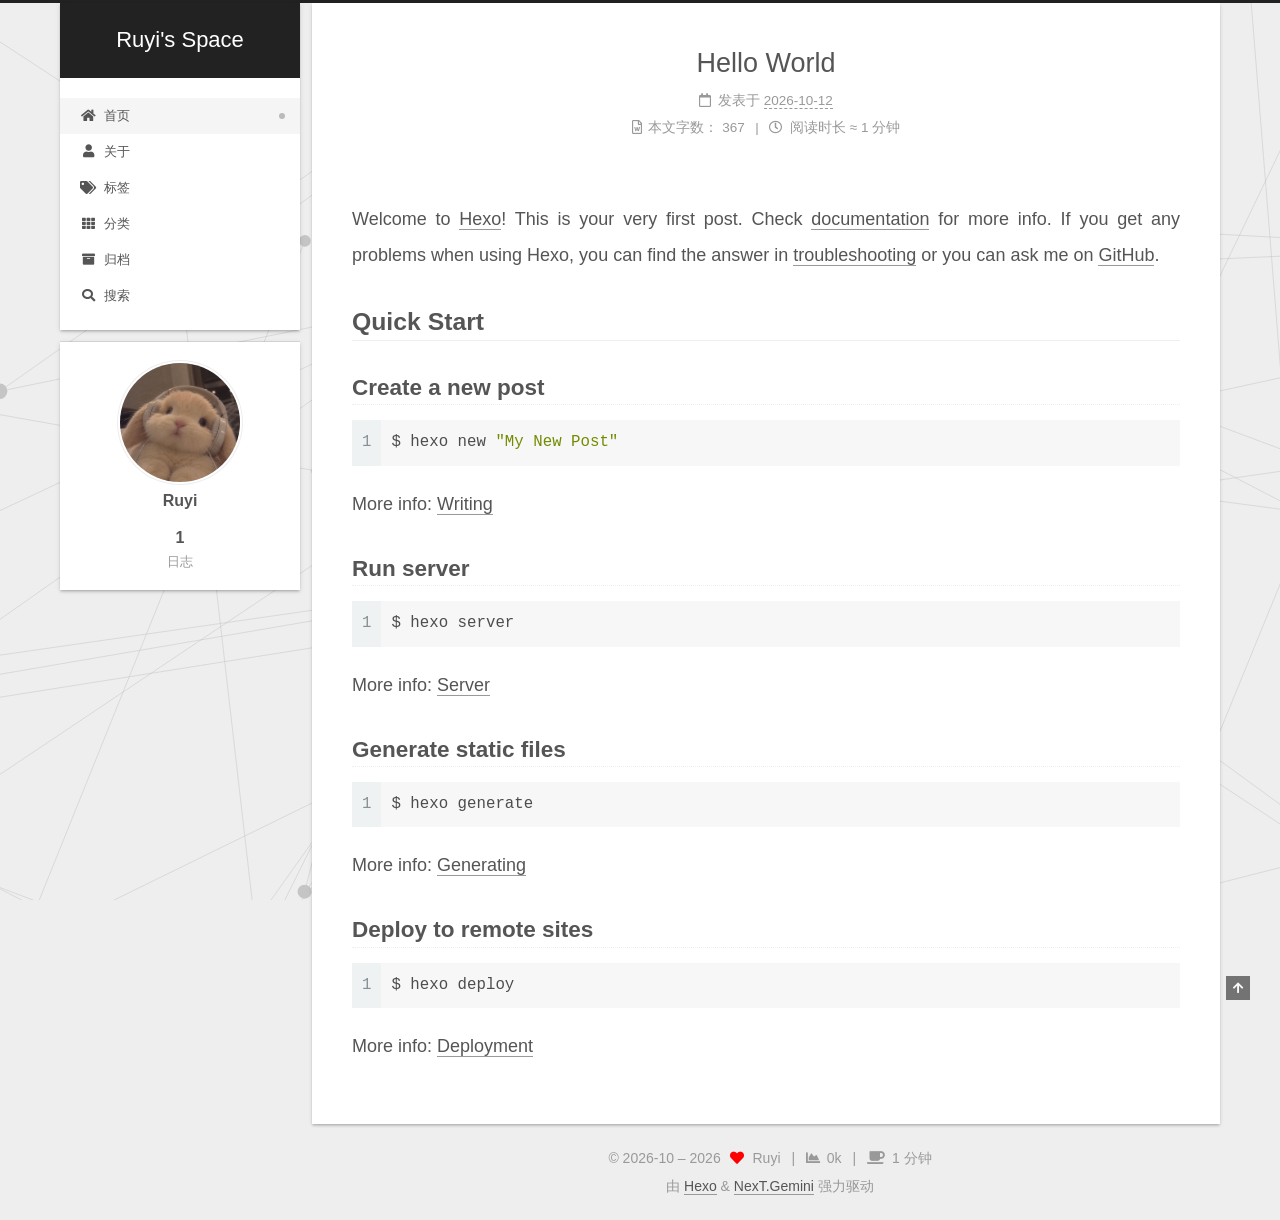
==== commit 51f2cdcf: "Site updated: 2026-10-14 17:42:54" ====
--- a/index.html
+++ b/index.html
@@ -14,6 +14,8 @@
 
 
 <link rel="stylesheet" href="/lib/font-awesome/css/all.min.css">
+  <link rel="stylesheet" href="/lib/pace/pace-theme-minimal.min.css">
+  <script src="/lib/pace/pace.min.js"></script>
 
 <script id="hexo-configurations">
     var NexT = window.NexT || {};
@@ -215,7 +217,21 @@
               <time title="创建时间：2026-10-12 19:03:49" itemprop="dateCreated datePublished" datetime="2026-10-12T19:03:49+08:00">2026-10-12</time>
             </span>
 
-          
+          <br>
+            <span class="post-meta-item" title="本文字数">
+              <span class="post-meta-item-icon">
+                <i class="far fa-file-word"></i>
+              </span>
+                <span class="post-meta-item-text">本文字数：</span>
+              <span>367</span>
+            </span>
+            <span class="post-meta-item" title="阅读时长">
+              <span class="post-meta-item-icon">
+                <i class="far fa-clock"></i>
+              </span>
+                <span class="post-meta-item-text">阅读时长 &asymp;</span>
+              <span>1 分钟</span>
+            </span>
 
         </div>
       </header>
@@ -355,6 +371,16 @@
     <i class="fa fa-heart"></i>
   </span>
   <span class="author" itemprop="copyrightHolder">Ruyi</span>
+    <span class="post-meta-divider">|</span>
+    <span class="post-meta-item-icon">
+      <i class="fa fa-chart-area"></i>
+    </span>
+    <span title="站点总字数">0k</span>
+    <span class="post-meta-divider">|</span>
+    <span class="post-meta-item-icon">
+      <i class="fa fa-coffee"></i>
+    </span>
+    <span title="站点阅读时长">1 分钟</span>
 </div>
   <div class="powered-by">由 <a href="https://hexo.io/" class="theme-link" rel="noopener" target="_blank">Hexo</a> & <a href="https://theme-next.org/" class="theme-link" rel="noopener" target="_blank">NexT.Gemini</a> 强力驱动
   </div>
@@ -389,7 +415,7 @@
 
 
   <script defer src="/lib/three/three.min.js"></script>
-    <script defer src="/lib/three/canvas_sphere.min.js"></script>
+    <script defer src="/lib/three/canvas_lines.min.js"></script>
 
 
   
--- a/css/main.css
+++ b/css/main.css
@@ -1169,7 +1169,7 @@
 }
 .links-of-author a::before,
 .links-of-author span.exturl::before {
-  background: #d4ffe3;
+  background: #f56ac2;
   border-radius: 50%;
   content: ' ';
   display: inline-block;
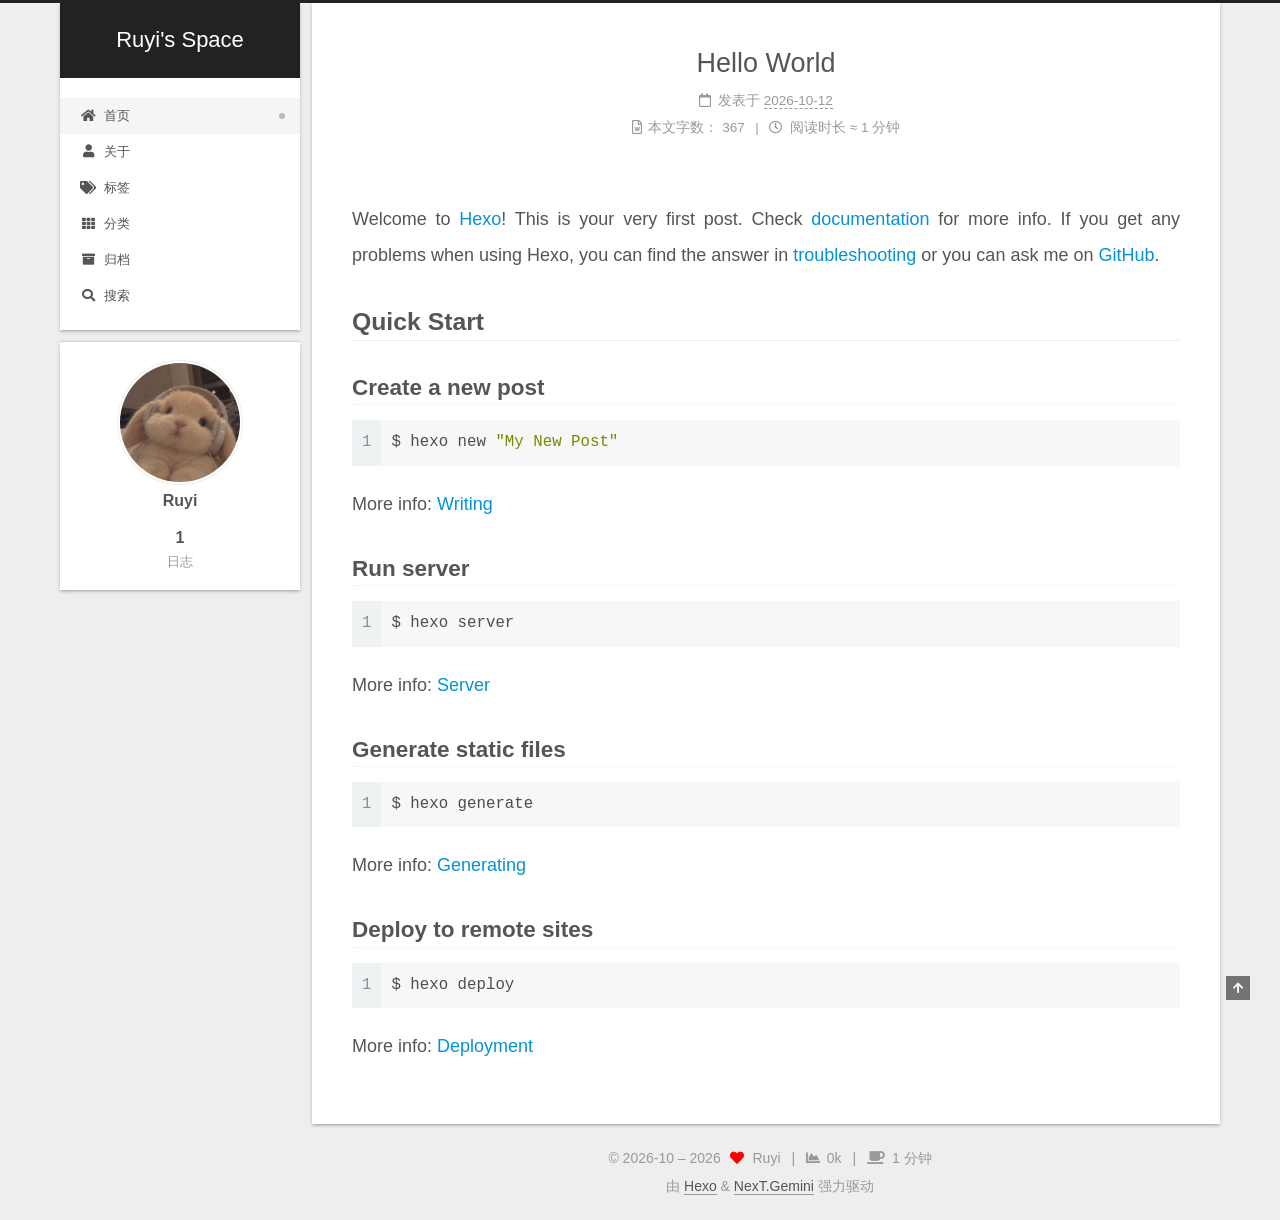
==== commit 3a3d26bd: "Site updated: 2026-10-14 17:48:04" ====
--- a/index.html
+++ b/index.html
@@ -414,8 +414,6 @@
 <script src="/js/next-boot.js"></script>
 
 
-  <script defer src="/lib/three/three.min.js"></script>
-    <script defer src="/lib/three/canvas_lines.min.js"></script>
 
 
   
--- a/css/main.css
+++ b/css/main.css
@@ -1169,7 +1169,7 @@
 }
 .links-of-author a::before,
 .links-of-author span.exturl::before {
-  background: #f56ac2;
+  background: #499aff;
   border-radius: 50%;
   content: ' ';
   display: inline-block;
@@ -1556,6 +1556,14 @@
 }
 .use-motion .collection-header {
   opacity: 0;
+}
+.post-body p a {
+  color: #0593d3;
+  border-bottom: none;
+}
+.post-body p a:hover {
+  color: #0477ab;
+  text-decoration: underline;
 }
 .posts-collapse {
   margin-left: 35px;
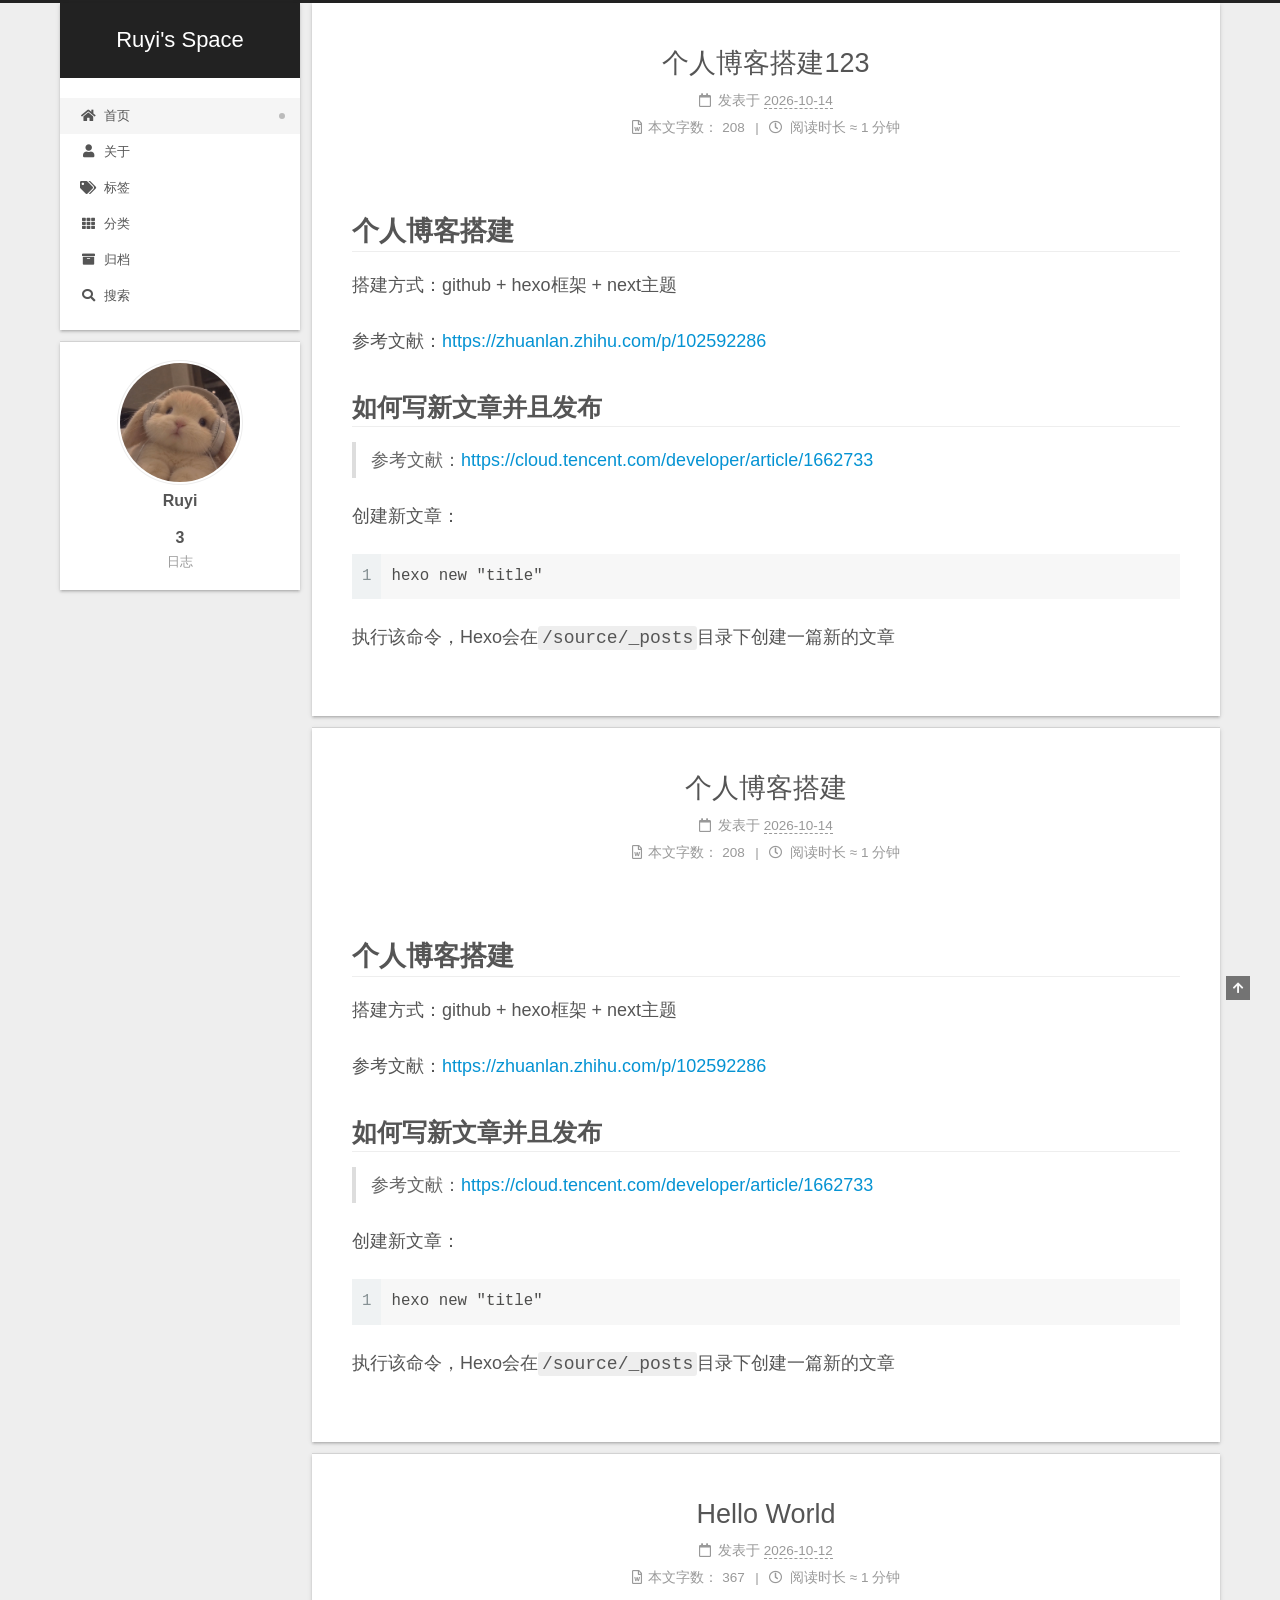
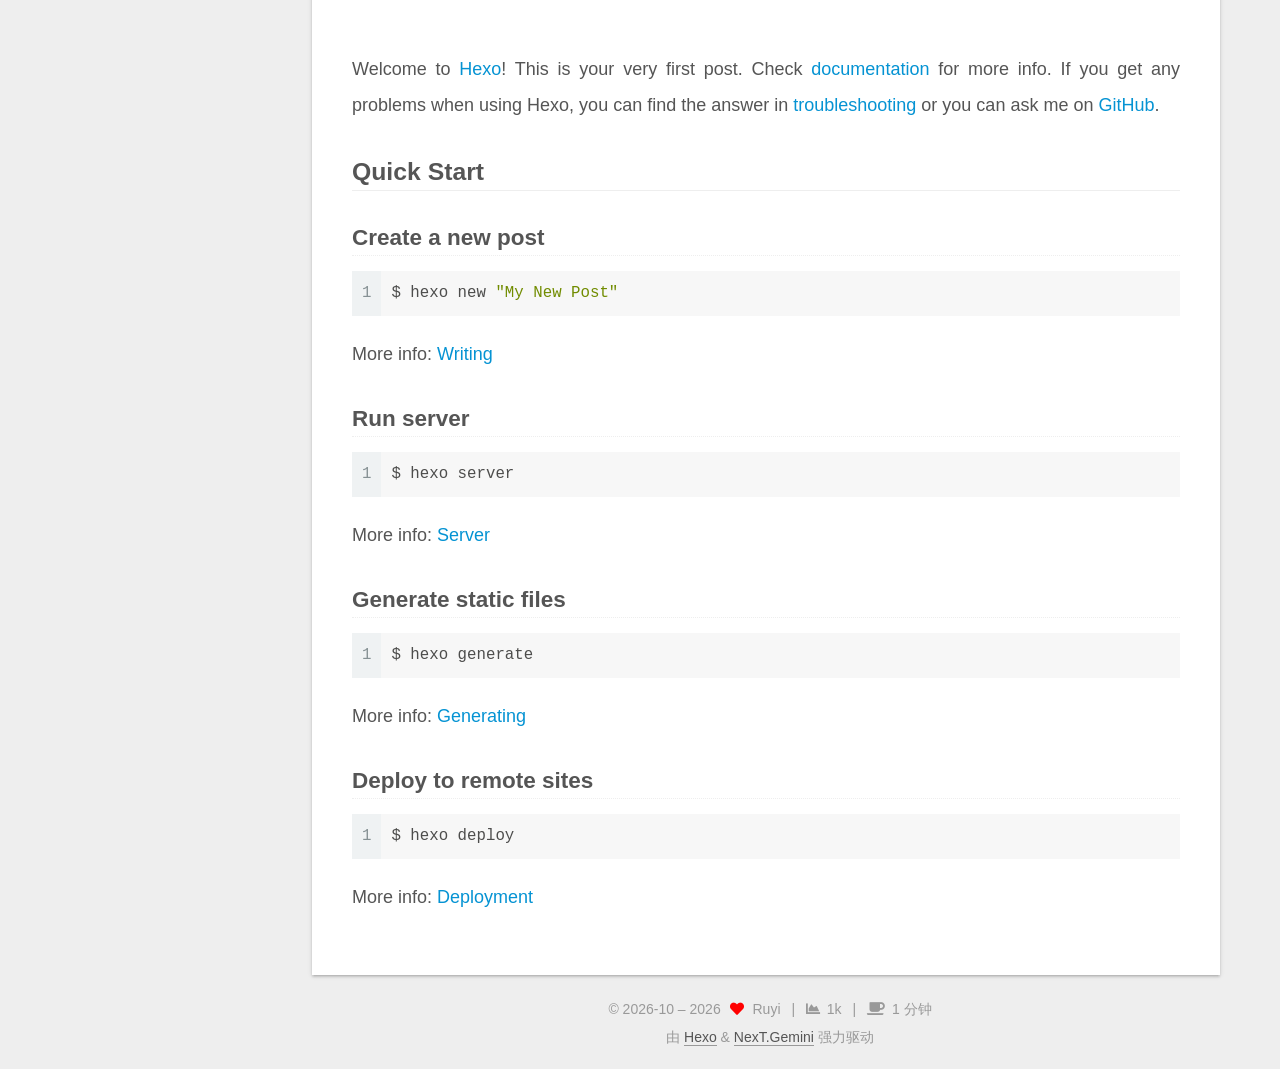
==== commit ab6f67d1: "Site updated: 2026-10-14 20:34:46" ====
--- a/index.html
+++ b/index.html
@@ -186,6 +186,166 @@
 
           <div class="content index posts-expand">
             
+      
+  
+  
+  <article itemscope itemtype="http://schema.org/Article" class="post-block" lang="zh-CN">
+    <link itemprop="mainEntityOfPage" href="http://example.com/2026/10/14/%E4%B8%AA%E4%BA%BA%E5%8D%9A%E5%AE%A2%E6%90%AD%E5%BB%BA123/">
+
+    <span hidden itemprop="author" itemscope itemtype="http://schema.org/Person">
+      <meta itemprop="image" content="/images/avatar.png">
+      <meta itemprop="name" content="Ruyi">
+      <meta itemprop="description" content="">
+    </span>
+
+    <span hidden itemprop="publisher" itemscope itemtype="http://schema.org/Organization">
+      <meta itemprop="name" content="Ruyi's Space">
+    </span>
+      <header class="post-header">
+        <h2 class="post-title" itemprop="name headline">
+          
+            <a href="/2026/10/14/%E4%B8%AA%E4%BA%BA%E5%8D%9A%E5%AE%A2%E6%90%AD%E5%BB%BA123/" class="post-title-link" itemprop="url">个人博客搭建123</a>
+        </h2>
+
+        <div class="post-meta">
+            <span class="post-meta-item">
+              <span class="post-meta-item-icon">
+                <i class="far fa-calendar"></i>
+              </span>
+              <span class="post-meta-item-text">发表于</span>
+              
+
+              <time title="创建时间：2026-10-14 18:21:20 / 修改时间：20:33:56" itemprop="dateCreated datePublished" datetime="2026-10-14T18:21:20+08:00">2026-10-14</time>
+            </span>
+
+          <br>
+            <span class="post-meta-item" title="本文字数">
+              <span class="post-meta-item-icon">
+                <i class="far fa-file-word"></i>
+              </span>
+                <span class="post-meta-item-text">本文字数：</span>
+              <span>208</span>
+            </span>
+            <span class="post-meta-item" title="阅读时长">
+              <span class="post-meta-item-icon">
+                <i class="far fa-clock"></i>
+              </span>
+                <span class="post-meta-item-text">阅读时长 &asymp;</span>
+              <span>1 分钟</span>
+            </span>
+
+        </div>
+      </header>
+
+    
+    
+    
+    <div class="post-body" itemprop="articleBody">
+
+      
+          <h1 id="个人博客搭建"><a href="#个人博客搭建" class="headerlink" title="个人博客搭建"></a>个人博客搭建</h1><p>搭建方式：github + hexo框架 + next主题</p>
+<p>参考文献：<a target="_blank" rel="noopener" href="https://zhuanlan.zhihu.com/p/102592286">https://zhuanlan.zhihu.com/p/102592286</a></p>
+<h2 id="如何写新文章并且发布"><a href="#如何写新文章并且发布" class="headerlink" title="如何写新文章并且发布"></a>如何写新文章并且发布</h2><blockquote>
+<p>参考文献：<a target="_blank" rel="noopener" href="https://cloud.tencent.com/developer/article/1662733">https://cloud.tencent.com/developer/article/1662733</a></p>
+</blockquote>
+<p>创建新文章：</p>
+<figure class="highlight plaintext"><table><tr><td class="gutter"><pre><span class="line">1</span><br></pre></td><td class="code"><pre><span class="line">hexo new &quot;title&quot;</span><br></pre></td></tr></table></figure>
+<p>执行该命令，Hexo会在<code>/source/_posts</code>目录下创建一篇新的文章</p>
+
+      
+    </div>
+
+    
+    
+    
+      <footer class="post-footer">
+        <div class="post-eof"></div>
+      </footer>
+  </article>
+  
+  
+  
+
+      
+  
+  
+  <article itemscope itemtype="http://schema.org/Article" class="post-block" lang="zh-CN">
+    <link itemprop="mainEntityOfPage" href="http://example.com/2026/10/14/%E4%B8%AA%E4%BA%BA%E5%8D%9A%E5%AE%A2%E6%90%AD%E5%BB%BA/">
+
+    <span hidden itemprop="author" itemscope itemtype="http://schema.org/Person">
+      <meta itemprop="image" content="/images/avatar.png">
+      <meta itemprop="name" content="Ruyi">
+      <meta itemprop="description" content="">
+    </span>
+
+    <span hidden itemprop="publisher" itemscope itemtype="http://schema.org/Organization">
+      <meta itemprop="name" content="Ruyi's Space">
+    </span>
+      <header class="post-header">
+        <h2 class="post-title" itemprop="name headline">
+          
+            <a href="/2026/10/14/%E4%B8%AA%E4%BA%BA%E5%8D%9A%E5%AE%A2%E6%90%AD%E5%BB%BA/" class="post-title-link" itemprop="url">个人博客搭建</a>
+        </h2>
+
+        <div class="post-meta">
+            <span class="post-meta-item">
+              <span class="post-meta-item-icon">
+                <i class="far fa-calendar"></i>
+              </span>
+              <span class="post-meta-item-text">发表于</span>
+              
+
+              <time title="创建时间：2026-10-14 18:21:20 / 修改时间：18:38:07" itemprop="dateCreated datePublished" datetime="2026-10-14T18:21:20+08:00">2026-10-14</time>
+            </span>
+
+          <br>
+            <span class="post-meta-item" title="本文字数">
+              <span class="post-meta-item-icon">
+                <i class="far fa-file-word"></i>
+              </span>
+                <span class="post-meta-item-text">本文字数：</span>
+              <span>208</span>
+            </span>
+            <span class="post-meta-item" title="阅读时长">
+              <span class="post-meta-item-icon">
+                <i class="far fa-clock"></i>
+              </span>
+                <span class="post-meta-item-text">阅读时长 &asymp;</span>
+              <span>1 分钟</span>
+            </span>
+
+        </div>
+      </header>
+
+    
+    
+    
+    <div class="post-body" itemprop="articleBody">
+
+      
+          <h1 id="个人博客搭建"><a href="#个人博客搭建" class="headerlink" title="个人博客搭建"></a>个人博客搭建</h1><p>搭建方式：github + hexo框架 + next主题</p>
+<p>参考文献：<a target="_blank" rel="noopener" href="https://zhuanlan.zhihu.com/p/102592286">https://zhuanlan.zhihu.com/p/102592286</a></p>
+<h2 id="如何写新文章并且发布"><a href="#如何写新文章并且发布" class="headerlink" title="如何写新文章并且发布"></a>如何写新文章并且发布</h2><blockquote>
+<p>参考文献：<a target="_blank" rel="noopener" href="https://cloud.tencent.com/developer/article/1662733">https://cloud.tencent.com/developer/article/1662733</a></p>
+</blockquote>
+<p>创建新文章：</p>
+<figure class="highlight plaintext"><table><tr><td class="gutter"><pre><span class="line">1</span><br></pre></td><td class="code"><pre><span class="line">hexo new &quot;title&quot;</span><br></pre></td></tr></table></figure>
+<p>执行该命令，Hexo会在<code>/source/_posts</code>目录下创建一篇新的文章</p>
+
+      
+    </div>
+
+    
+    
+    
+      <footer class="post-footer">
+        <div class="post-eof"></div>
+      </footer>
+  </article>
+  
+  
+  
+
       
   
   
@@ -338,7 +498,7 @@
       <div class="site-state-item site-state-posts">
           <a href="/archives/">
         
-          <span class="site-state-item-count">1</span>
+          <span class="site-state-item-count">3</span>
           <span class="site-state-item-name">日志</span>
         </a>
       </div>
@@ -375,7 +535,7 @@
     <span class="post-meta-item-icon">
       <i class="fa fa-chart-area"></i>
     </span>
-    <span title="站点总字数">0k</span>
+    <span title="站点总字数">1k</span>
     <span class="post-meta-divider">|</span>
     <span class="post-meta-item-icon">
       <i class="fa fa-coffee"></i>
--- a/css/main.css
+++ b/css/main.css
@@ -1169,7 +1169,7 @@
 }
 .links-of-author a::before,
 .links-of-author span.exturl::before {
-  background: #499aff;
+  background: #c4ffdf;
   border-radius: 50%;
   content: ' ';
   display: inline-block;
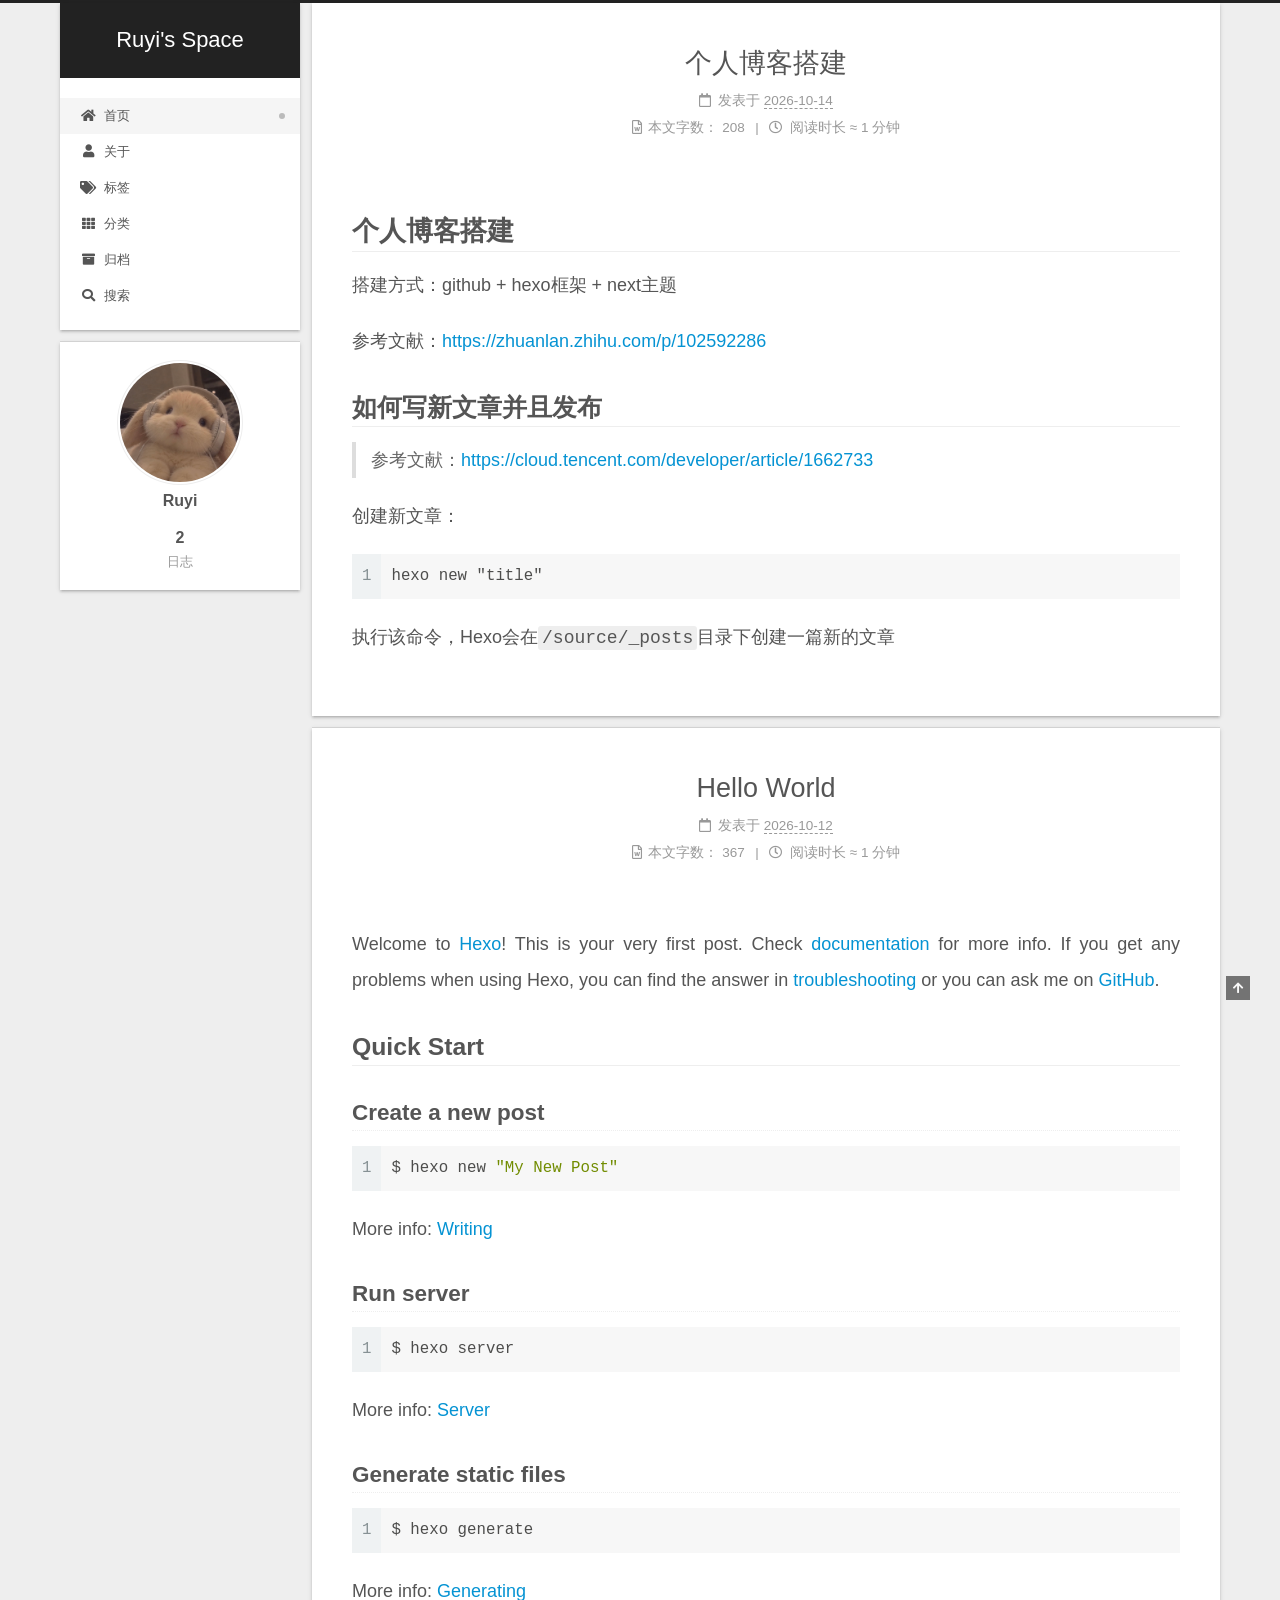
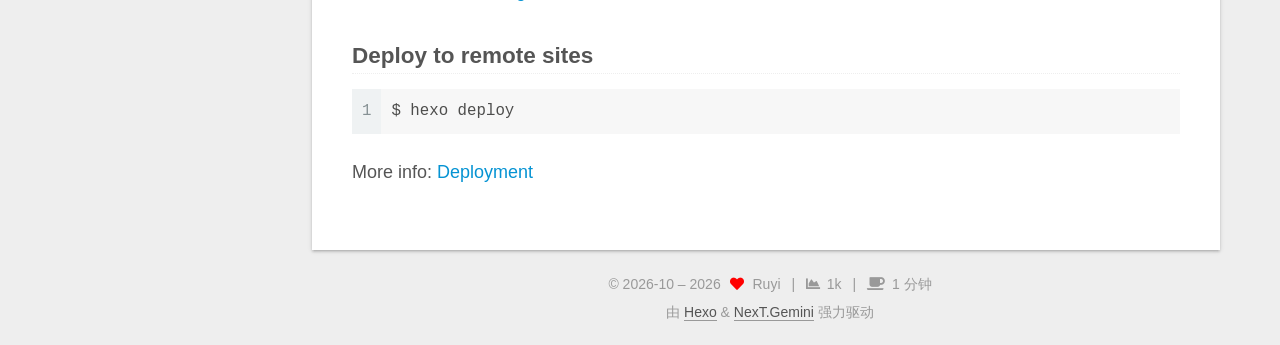
==== commit c50a79b4: "Site updated: 2026-10-14 22:07:30" ====
--- a/index.html
+++ b/index.html
@@ -186,86 +186,6 @@
 
           <div class="content index posts-expand">
             
-      
-  
-  
-  <article itemscope itemtype="http://schema.org/Article" class="post-block" lang="zh-CN">
-    <link itemprop="mainEntityOfPage" href="http://example.com/2026/10/14/%E4%B8%AA%E4%BA%BA%E5%8D%9A%E5%AE%A2%E6%90%AD%E5%BB%BA123/">
-
-    <span hidden itemprop="author" itemscope itemtype="http://schema.org/Person">
-      <meta itemprop="image" content="/images/avatar.png">
-      <meta itemprop="name" content="Ruyi">
-      <meta itemprop="description" content="">
-    </span>
-
-    <span hidden itemprop="publisher" itemscope itemtype="http://schema.org/Organization">
-      <meta itemprop="name" content="Ruyi's Space">
-    </span>
-      <header class="post-header">
-        <h2 class="post-title" itemprop="name headline">
-          
-            <a href="/2026/10/14/%E4%B8%AA%E4%BA%BA%E5%8D%9A%E5%AE%A2%E6%90%AD%E5%BB%BA123/" class="post-title-link" itemprop="url">个人博客搭建123</a>
-        </h2>
-
-        <div class="post-meta">
-            <span class="post-meta-item">
-              <span class="post-meta-item-icon">
-                <i class="far fa-calendar"></i>
-              </span>
-              <span class="post-meta-item-text">发表于</span>
-              
-
-              <time title="创建时间：2026-10-14 18:21:20 / 修改时间：20:33:56" itemprop="dateCreated datePublished" datetime="2026-10-14T18:21:20+08:00">2026-10-14</time>
-            </span>
-
-          <br>
-            <span class="post-meta-item" title="本文字数">
-              <span class="post-meta-item-icon">
-                <i class="far fa-file-word"></i>
-              </span>
-                <span class="post-meta-item-text">本文字数：</span>
-              <span>208</span>
-            </span>
-            <span class="post-meta-item" title="阅读时长">
-              <span class="post-meta-item-icon">
-                <i class="far fa-clock"></i>
-              </span>
-                <span class="post-meta-item-text">阅读时长 &asymp;</span>
-              <span>1 分钟</span>
-            </span>
-
-        </div>
-      </header>
-
-    
-    
-    
-    <div class="post-body" itemprop="articleBody">
-
-      
-          <h1 id="个人博客搭建"><a href="#个人博客搭建" class="headerlink" title="个人博客搭建"></a>个人博客搭建</h1><p>搭建方式：github + hexo框架 + next主题</p>
-<p>参考文献：<a target="_blank" rel="noopener" href="https://zhuanlan.zhihu.com/p/102592286">https://zhuanlan.zhihu.com/p/102592286</a></p>
-<h2 id="如何写新文章并且发布"><a href="#如何写新文章并且发布" class="headerlink" title="如何写新文章并且发布"></a>如何写新文章并且发布</h2><blockquote>
-<p>参考文献：<a target="_blank" rel="noopener" href="https://cloud.tencent.com/developer/article/1662733">https://cloud.tencent.com/developer/article/1662733</a></p>
-</blockquote>
-<p>创建新文章：</p>
-<figure class="highlight plaintext"><table><tr><td class="gutter"><pre><span class="line">1</span><br></pre></td><td class="code"><pre><span class="line">hexo new &quot;title&quot;</span><br></pre></td></tr></table></figure>
-<p>执行该命令，Hexo会在<code>/source/_posts</code>目录下创建一篇新的文章</p>
-
-      
-    </div>
-
-    
-    
-    
-      <footer class="post-footer">
-        <div class="post-eof"></div>
-      </footer>
-  </article>
-  
-  
-  
-
       
   
   
@@ -498,7 +418,7 @@
       <div class="site-state-item site-state-posts">
           <a href="/archives/">
         
-          <span class="site-state-item-count">3</span>
+          <span class="site-state-item-count">2</span>
           <span class="site-state-item-name">日志</span>
         </a>
       </div>
--- a/css/main.css
+++ b/css/main.css
@@ -1169,7 +1169,7 @@
 }
 .links-of-author a::before,
 .links-of-author span.exturl::before {
-  background: #c4ffdf;
+  background: #ff52d5;
   border-radius: 50%;
   content: ' ';
   display: inline-block;
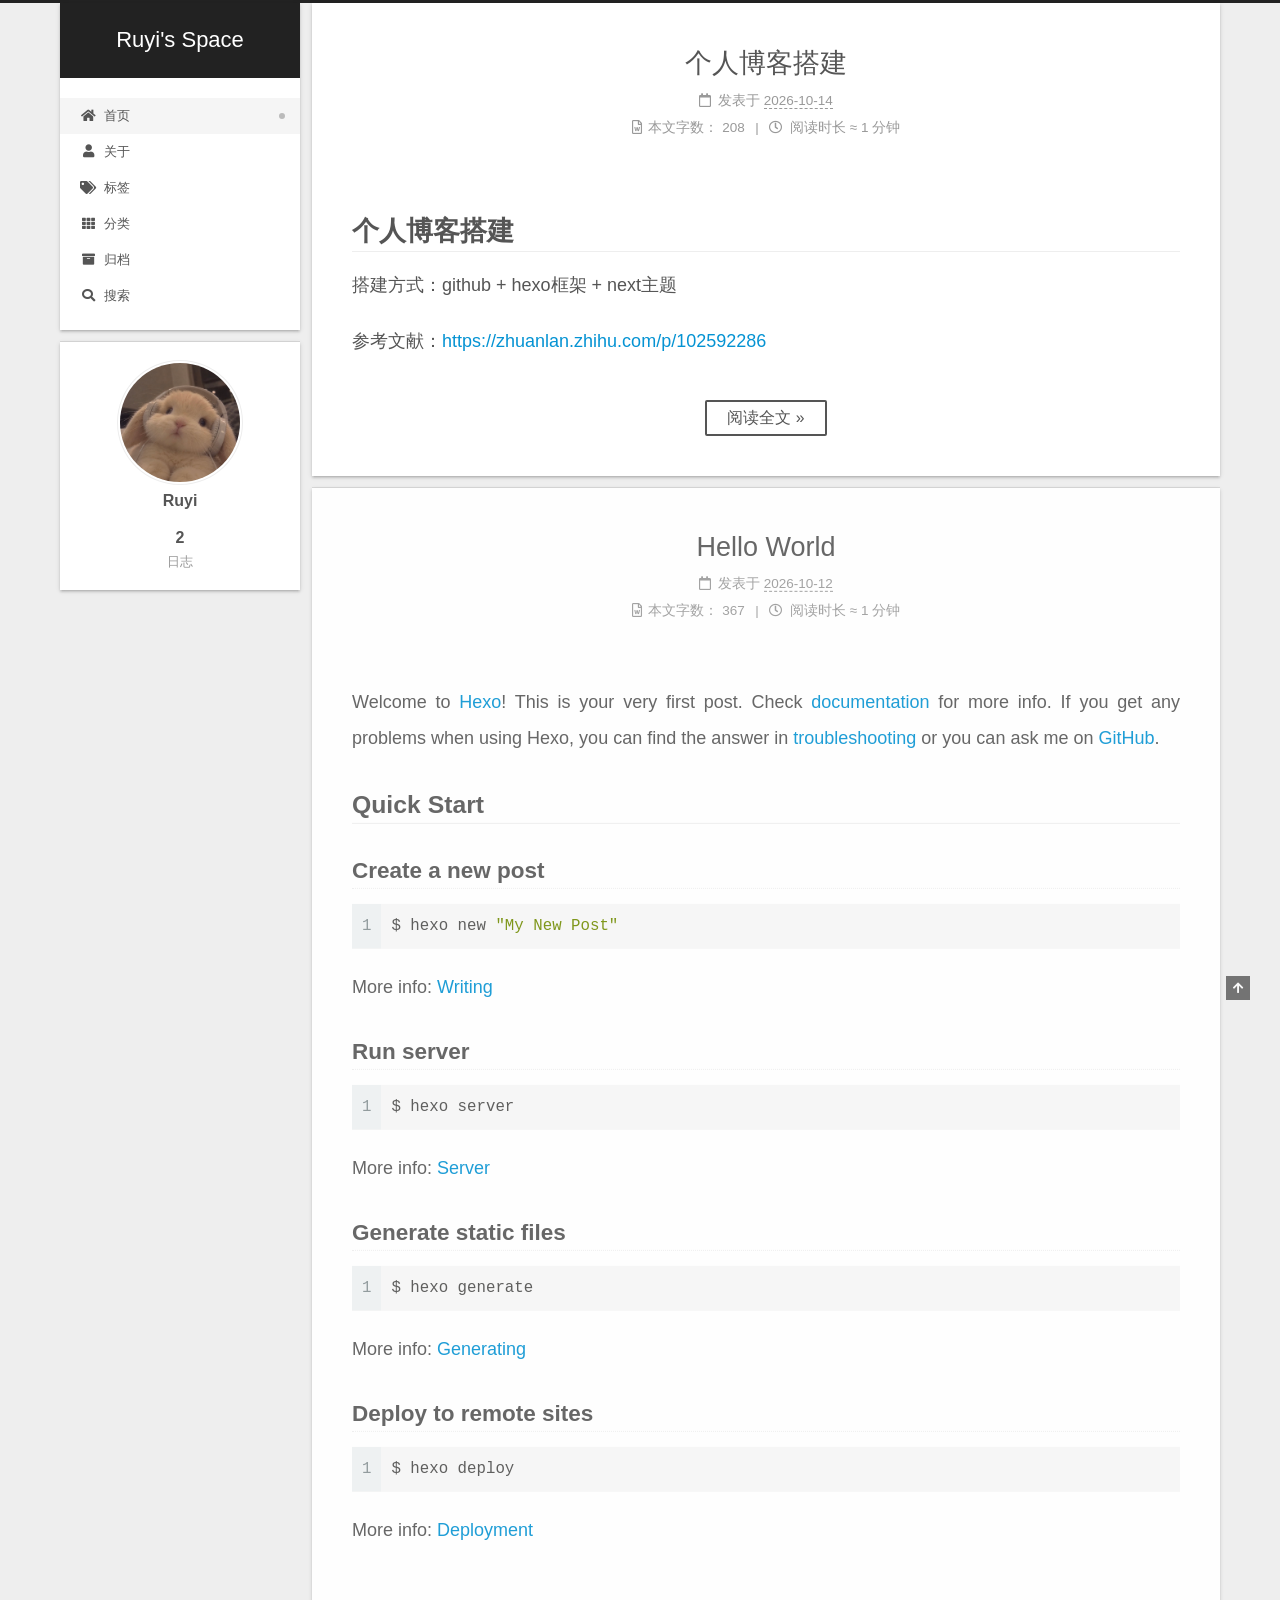
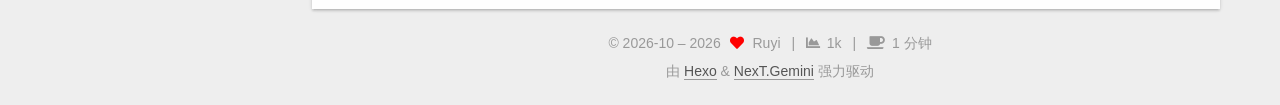
==== commit f2ec0984: "Site updated: 2026-10-14 22:30:44" ====
--- a/index.html
+++ b/index.html
@@ -215,7 +215,7 @@
               <span class="post-meta-item-text">发表于</span>
               
 
-              <time title="创建时间：2026-10-14 18:21:20 / 修改时间：18:38:07" itemprop="dateCreated datePublished" datetime="2026-10-14T18:21:20+08:00">2026-10-14</time>
+              <time title="创建时间：2026-10-14 18:21:20 / 修改时间：22:29:45" itemprop="dateCreated datePublished" datetime="2026-10-14T18:21:20+08:00">2026-10-14</time>
             </span>
 
           <br>
@@ -245,13 +245,14 @@
       
           <h1 id="个人博客搭建"><a href="#个人博客搭建" class="headerlink" title="个人博客搭建"></a>个人博客搭建</h1><p>搭建方式：github + hexo框架 + next主题</p>
 <p>参考文献：<a target="_blank" rel="noopener" href="https://zhuanlan.zhihu.com/p/102592286">https://zhuanlan.zhihu.com/p/102592286</a></p>
-<h2 id="如何写新文章并且发布"><a href="#如何写新文章并且发布" class="headerlink" title="如何写新文章并且发布"></a>如何写新文章并且发布</h2><blockquote>
-<p>参考文献：<a target="_blank" rel="noopener" href="https://cloud.tencent.com/developer/article/1662733">https://cloud.tencent.com/developer/article/1662733</a></p>
-</blockquote>
-<p>创建新文章：</p>
-<figure class="highlight plaintext"><table><tr><td class="gutter"><pre><span class="line">1</span><br></pre></td><td class="code"><pre><span class="line">hexo new &quot;title&quot;</span><br></pre></td></tr></table></figure>
-<p>执行该命令，Hexo会在<code>/source/_posts</code>目录下创建一篇新的文章</p>
-
+          <!--noindex-->
+            <div class="post-button">
+              <a class="btn" href="/2026/10/14/%E4%B8%AA%E4%BA%BA%E5%8D%9A%E5%AE%A2%E6%90%AD%E5%BB%BA/#more" rel="contents">
+                阅读全文 &raquo;
+              </a>
+            </div>
+          <!--/noindex-->
+        
       
     </div>
 
--- a/css/main.css
+++ b/css/main.css
@@ -1169,7 +1169,7 @@
 }
 .links-of-author a::before,
 .links-of-author span.exturl::before {
-  background: #ff52d5;
+  background: #2e9fff;
   border-radius: 50%;
   content: ' ';
   display: inline-block;
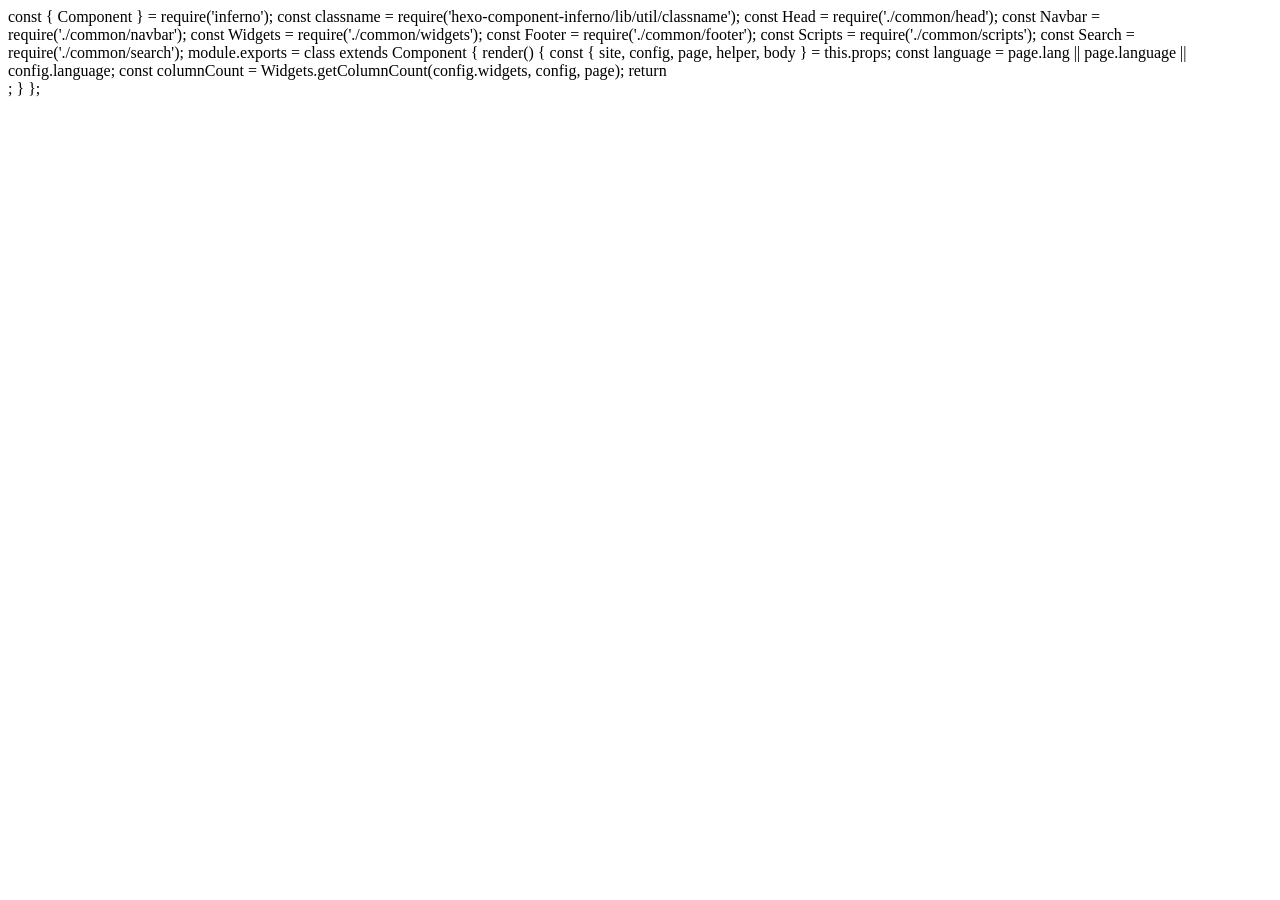
==== commit b493db52: "Site updated: 2026-10-14 22:40:35" ====
--- a/index.html
+++ b/index.html
@@ -1,525 +1,43 @@
-<!DOCTYPE html>
-<html lang="zh-CN">
-<head>
-  <meta charset="UTF-8">
-<meta name="viewport" content="width=device-width, initial-scale=1, maximum-scale=2">
-<meta name="theme-color" content="#222">
-<meta name="generator" content="Hexo 8.1.2">
-  <link rel="apple-touch-icon" sizes="180x180" href="/images/apple-touch-icon-next.png">
-  <link rel="icon" type="image/png" sizes="32x32" href="/images/favicon-32x32.png">
-  <link rel="icon" type="image/png" sizes="16x16" href="/images/favicon-16x16.png">
-  <link rel="mask-icon" href="/images/logo.svg" color="#222">
+const { Component } = require('inferno');
+const classname = require('hexo-component-inferno/lib/util/classname');
+const Head = require('./common/head');
+const Navbar = require('./common/navbar');
+const Widgets = require('./common/widgets');
+const Footer = require('./common/footer');
+const Scripts = require('./common/scripts');
+const Search = require('./common/search');
 
-<link rel="stylesheet" href="/css/main.css">
+module.exports = class extends Component {
+    render() {
+        const { site, config, page, helper, body } = this.props;
 
+        const language = page.lang || page.language || config.language;
+        const columnCount = Widgets.getColumnCount(config.widgets, config, page);
 
-<link rel="stylesheet" href="/lib/font-awesome/css/all.min.css">
-  <link rel="stylesheet" href="/lib/pace/pace-theme-minimal.min.css">
-  <script src="/lib/pace/pace.min.js"></script>
-
-<script id="hexo-configurations">
-    var NexT = window.NexT || {};
-    var CONFIG = {"hostname":"example.com","root":"/","scheme":"Gemini","version":"7.8.0","exturl":false,"sidebar":{"position":"left","display":"post","padding":18,"offset":12,"onmobile":false},"copycode":{"enable":false,"show_result":false,"style":null},"back2top":{"enable":true,"sidebar":false,"scrollpercent":false},"bookmark":{"enable":false,"color":"#222","save":"auto"},"fancybox":false,"mediumzoom":false,"lazyload":false,"pangu":false,"comments":{"style":"tabs","active":null,"storage":true,"lazyload":false,"nav":null},"algolia":{"hits":{"per_page":10},"labels":{"input_placeholder":"Search for Posts","hits_empty":"We didn't find any results for the search: ${query}","hits_stats":"${hits} results found in ${time} ms"}},"localsearch":{"enable":true,"trigger":"manual","top_n_per_article":1,"unescape":false,"preload":false},"motion":{"enable":true,"async":false,"transition":{"post_block":"fadeIn","post_header":"slideDownIn","post_body":"slideDownIn","coll_header":"slideLeftIn","sidebar":"slideUpIn"}},"path":"search.xml"};
-  </script>
-
-  <meta property="og:type" content="website">
-<meta property="og:title" content="Ruyi&#39;s Space">
-<meta property="og:url" content="http://example.com/index.html">
-<meta property="og:site_name" content="Ruyi&#39;s Space">
-<meta property="og:locale" content="zh_CN">
-<meta property="article:author" content="Ruyi">
-<meta name="twitter:card" content="summary">
-
-<link rel="canonical" href="http://example.com/">
-
-
-<script id="page-configurations">
-  // https://hexo.io/docs/variables.html
-  CONFIG.page = {
-    sidebar: "",
-    isHome : true,
-    isPost : false,
-    lang   : 'zh-CN'
-  };
-</script>
-
-  <title>Ruyi's Space</title>
-  
-
-
-
-
-
-
-  <noscript>
-  <style>
-  .use-motion .brand,
-  .use-motion .menu-item,
-  .sidebar-inner,
-  .use-motion .post-block,
-  .use-motion .pagination,
-  .use-motion .comments,
-  .use-motion .post-header,
-  .use-motion .post-body,
-  .use-motion .collection-header { opacity: initial; }
-
-  .use-motion .site-title,
-  .use-motion .site-subtitle {
-    opacity: initial;
-    top: initial;
-  }
-
-  .use-motion .logo-line-before i { left: initial; }
-  .use-motion .logo-line-after i { right: initial; }
-  </style>
-</noscript>
-
-</head>
-
-<body itemscope itemtype="http://schema.org/WebPage">
-  <div class="container use-motion">
-    <div class="headband"></div>
-
-    <header class="header" itemscope itemtype="http://schema.org/WPHeader">
-      <div class="header-inner"><div class="site-brand-container">
-  <div class="site-nav-toggle">
-    <div class="toggle" aria-label="切换导航栏">
-      <span class="toggle-line toggle-line-first"></span>
-      <span class="toggle-line toggle-line-middle"></span>
-      <span class="toggle-line toggle-line-last"></span>
-    </div>
-  </div>
-
-  <div class="site-meta">
-
-    <a href="/" class="brand" rel="start">
-      <span class="logo-line-before"><i></i></span>
-      <h1 class="site-title">Ruyi's Space</h1>
-      <span class="logo-line-after"><i></i></span>
-    </a>
-  </div>
-
-  <div class="site-nav-right">
-    <div class="toggle popup-trigger">
-        <i class="fa fa-search fa-fw fa-lg"></i>
-    </div>
-  </div>
-</div>
-
-
-
-
-<nav class="site-nav">
-  <ul id="menu" class="main-menu menu">
-        <li class="menu-item menu-item-home">
-
-    <a href="/" rel="section"><i class="fa fa-home fa-fw"></i>首页</a>
-
-  </li>
-        <li class="menu-item menu-item-about">
-
-    <a href="/about/" rel="section"><i class="fa fa-user fa-fw"></i>关于</a>
-
-  </li>
-        <li class="menu-item menu-item-tags">
-
-    <a href="/tags/" rel="section"><i class="fa fa-tags fa-fw"></i>标签</a>
-
-  </li>
-        <li class="menu-item menu-item-categories">
-
-    <a href="/categories/" rel="section"><i class="fa fa-th fa-fw"></i>分类</a>
-
-  </li>
-        <li class="menu-item menu-item-archives">
-
-    <a href="/archives/" rel="section"><i class="fa fa-archive fa-fw"></i>归档</a>
-
-  </li>
-      <li class="menu-item menu-item-search">
-        <a role="button" class="popup-trigger"><i class="fa fa-search fa-fw"></i>搜索
-        </a>
-      </li>
-  </ul>
-</nav>
-
-
-
-  <div class="search-pop-overlay">
-    <div class="popup search-popup">
-        <div class="search-header">
-  <span class="search-icon">
-    <i class="fa fa-search"></i>
-  </span>
-  <div class="search-input-container">
-    <input autocomplete="off" autocapitalize="off"
-           placeholder="搜索..." spellcheck="false"
-           type="search" class="search-input">
-  </div>
-  <span class="popup-btn-close">
-    <i class="fa fa-times-circle"></i>
-  </span>
-</div>
-<div id="search-result">
-  <div id="no-result">
-    <i class="fa fa-spinner fa-pulse fa-5x fa-fw"></i>
-  </div>
-</div>
-
-    </div>
-  </div>
-
-</div>
-    </header>
-
-    
-  <div class="back-to-top">
-    <i class="fa fa-arrow-up"></i>
-    <span>0%</span>
-  </div>
-
-
-    <main class="main">
-      <div class="main-inner">
-        <div class="content-wrap">
-          
-
-          <div class="content index posts-expand">
-            
-      
-  
-  
-  <article itemscope itemtype="http://schema.org/Article" class="post-block" lang="zh-CN">
-    <link itemprop="mainEntityOfPage" href="http://example.com/2026/10/14/%E4%B8%AA%E4%BA%BA%E5%8D%9A%E5%AE%A2%E6%90%AD%E5%BB%BA/">
-
-    <span hidden itemprop="author" itemscope itemtype="http://schema.org/Person">
-      <meta itemprop="image" content="/images/avatar.png">
-      <meta itemprop="name" content="Ruyi">
-      <meta itemprop="description" content="">
-    </span>
-
-    <span hidden itemprop="publisher" itemscope itemtype="http://schema.org/Organization">
-      <meta itemprop="name" content="Ruyi's Space">
-    </span>
-      <header class="post-header">
-        <h2 class="post-title" itemprop="name headline">
-          
-            <a href="/2026/10/14/%E4%B8%AA%E4%BA%BA%E5%8D%9A%E5%AE%A2%E6%90%AD%E5%BB%BA/" class="post-title-link" itemprop="url">个人博客搭建</a>
-        </h2>
-
-        <div class="post-meta">
-            <span class="post-meta-item">
-              <span class="post-meta-item-icon">
-                <i class="far fa-calendar"></i>
-              </span>
-              <span class="post-meta-item-text">发表于</span>
-              
-
-              <time title="创建时间：2026-10-14 18:21:20 / 修改时间：22:29:45" itemprop="dateCreated datePublished" datetime="2026-10-14T18:21:20+08:00">2026-10-14</time>
-            </span>
-
-          <br>
-            <span class="post-meta-item" title="本文字数">
-              <span class="post-meta-item-icon">
-                <i class="far fa-file-word"></i>
-              </span>
-                <span class="post-meta-item-text">本文字数：</span>
-              <span>208</span>
-            </span>
-            <span class="post-meta-item" title="阅读时长">
-              <span class="post-meta-item-icon">
-                <i class="far fa-clock"></i>
-              </span>
-                <span class="post-meta-item-text">阅读时长 &asymp;</span>
-              <span>1 分钟</span>
-            </span>
-
-        </div>
-      </header>
-
-    
-    
-    
-    <div class="post-body" itemprop="articleBody">
-
-      
-          <h1 id="个人博客搭建"><a href="#个人博客搭建" class="headerlink" title="个人博客搭建"></a>个人博客搭建</h1><p>搭建方式：github + hexo框架 + next主题</p>
-<p>参考文献：<a target="_blank" rel="noopener" href="https://zhuanlan.zhihu.com/p/102592286">https://zhuanlan.zhihu.com/p/102592286</a></p>
-          <!--noindex-->
-            <div class="post-button">
-              <a class="btn" href="/2026/10/14/%E4%B8%AA%E4%BA%BA%E5%8D%9A%E5%AE%A2%E6%90%AD%E5%BB%BA/#more" rel="contents">
-                阅读全文 &raquo;
-              </a>
-            </div>
-          <!--/noindex-->
-        
-      
-    </div>
-
-    
-    
-    
-      <footer class="post-footer">
-        <div class="post-eof"></div>
-      </footer>
-  </article>
-  
-  
-  
-
-      
-  
-  
-  <article itemscope itemtype="http://schema.org/Article" class="post-block" lang="zh-CN">
-    <link itemprop="mainEntityOfPage" href="http://example.com/2026/10/12/hello-world/">
-
-    <span hidden itemprop="author" itemscope itemtype="http://schema.org/Person">
-      <meta itemprop="image" content="/images/avatar.png">
-      <meta itemprop="name" content="Ruyi">
-      <meta itemprop="description" content="">
-    </span>
-
-    <span hidden itemprop="publisher" itemscope itemtype="http://schema.org/Organization">
-      <meta itemprop="name" content="Ruyi's Space">
-    </span>
-      <header class="post-header">
-        <h2 class="post-title" itemprop="name headline">
-          
-            <a href="/2026/10/12/hello-world/" class="post-title-link" itemprop="url">Hello World</a>
-        </h2>
-
-        <div class="post-meta">
-            <span class="post-meta-item">
-              <span class="post-meta-item-icon">
-                <i class="far fa-calendar"></i>
-              </span>
-              <span class="post-meta-item-text">发表于</span>
-
-              <time title="创建时间：2026-10-12 19:03:49" itemprop="dateCreated datePublished" datetime="2026-10-12T19:03:49+08:00">2026-10-12</time>
-            </span>
-
-          <br>
-            <span class="post-meta-item" title="本文字数">
-              <span class="post-meta-item-icon">
-                <i class="far fa-file-word"></i>
-              </span>
-                <span class="post-meta-item-text">本文字数：</span>
-              <span>367</span>
-            </span>
-            <span class="post-meta-item" title="阅读时长">
-              <span class="post-meta-item-icon">
-                <i class="far fa-clock"></i>
-              </span>
-                <span class="post-meta-item-text">阅读时长 &asymp;</span>
-              <span>1 分钟</span>
-            </span>
-
-        </div>
-      </header>
-
-    
-    
-    
-    <div class="post-body" itemprop="articleBody">
-
-      
-          <p>Welcome to <a target="_blank" rel="noopener" href="https://hexo.io/">Hexo</a>! This is your very first post. Check <a target="_blank" rel="noopener" href="https://hexo.io/docs/">documentation</a> for more info. If you get any problems when using Hexo, you can find the answer in <a target="_blank" rel="noopener" href="https://hexo.io/docs/troubleshooting.html">troubleshooting</a> or you can ask me on <a target="_blank" rel="noopener" href="https://github.com/hexojs/hexo/issues">GitHub</a>.</p>
-<h2 id="Quick-Start"><a href="#Quick-Start" class="headerlink" title="Quick Start"></a>Quick Start</h2><h3 id="Create-a-new-post"><a href="#Create-a-new-post" class="headerlink" title="Create a new post"></a>Create a new post</h3><figure class="highlight bash"><table><tr><td class="gutter"><pre><span class="line">1</span><br></pre></td><td class="code"><pre><span class="line">$ hexo new <span class="string">&quot;My New Post&quot;</span></span><br></pre></td></tr></table></figure>
-
-<p>More info: <a target="_blank" rel="noopener" href="https://hexo.io/docs/writing.html">Writing</a></p>
-<h3 id="Run-server"><a href="#Run-server" class="headerlink" title="Run server"></a>Run server</h3><figure class="highlight bash"><table><tr><td class="gutter"><pre><span class="line">1</span><br></pre></td><td class="code"><pre><span class="line">$ hexo server</span><br></pre></td></tr></table></figure>
-
-<p>More info: <a target="_blank" rel="noopener" href="https://hexo.io/docs/server.html">Server</a></p>
-<h3 id="Generate-static-files"><a href="#Generate-static-files" class="headerlink" title="Generate static files"></a>Generate static files</h3><figure class="highlight bash"><table><tr><td class="gutter"><pre><span class="line">1</span><br></pre></td><td class="code"><pre><span class="line">$ hexo generate</span><br></pre></td></tr></table></figure>
-
-<p>More info: <a target="_blank" rel="noopener" href="https://hexo.io/docs/generating.html">Generating</a></p>
-<h3 id="Deploy-to-remote-sites"><a href="#Deploy-to-remote-sites" class="headerlink" title="Deploy to remote sites"></a>Deploy to remote sites</h3><figure class="highlight bash"><table><tr><td class="gutter"><pre><span class="line">1</span><br></pre></td><td class="code"><pre><span class="line">$ hexo deploy</span><br></pre></td></tr></table></figure>
-
-<p>More info: <a target="_blank" rel="noopener" href="https://hexo.io/docs/one-command-deployment.html">Deployment</a></p>
-
-      
-    </div>
-
-    
-    
-    
-      <footer class="post-footer">
-        <div class="post-eof"></div>
-      </footer>
-  </article>
-  
-  
-  
-
-
-  
-
-
-
-          </div>
-          
-
-<script>
-  window.addEventListener('tabs:register', () => {
-    let { activeClass } = CONFIG.comments;
-    if (CONFIG.comments.storage) {
-      activeClass = localStorage.getItem('comments_active') || activeClass;
+        return <html lang={language ? language.substr(0, 2) : ''}>
+            <Head site={site} config={config} helper={helper} page={page} />
+            <body class={`is-${columnCount}-column`}>
+                <Navbar config={config} helper={helper} page={page} />
+                <section class="section">
+                    <div class="container">
+                        <div class="columns">
+                            <div class={classname({
+                                column: true,
+                                'order-2': true,
+                                'column-main': true,
+                                'is-12': columnCount === 1,
+                                'is-8-tablet is-8-desktop is-8-widescreen': columnCount === 2,
+                                'is-8-tablet is-8-desktop is-6-widescreen': columnCount === 3
+                            })} dangerouslySetInnerHTML={{ __html: body }}></div>
+                            <Widgets site={site} config={config} helper={helper} page={page} position={'left'} />
+                            <Widgets site={site} config={config} helper={helper} page={page} position={'right'} />
+                        </div>
+                    </div>
+                </section>
+                <Footer config={config} helper={helper} />
+                <Scripts site={site} config={config} helper={helper} page={page} />
+                <Search config={config} helper={helper} />
+            </body>
+        </html>;
     }
-    if (activeClass) {
-      let activeTab = document.querySelector(`a[href="#comment-${activeClass}"]`);
-      if (activeTab) {
-        activeTab.click();
-      }
-    }
-  });
-  if (CONFIG.comments.storage) {
-    window.addEventListener('tabs:click', event => {
-      if (!event.target.matches('.tabs-comment .tab-content .tab-pane')) return;
-      let commentClass = event.target.classList[1];
-      localStorage.setItem('comments_active', commentClass);
-    });
-  }
-</script>
-
-        </div>
-          
-  
-  <div class="toggle sidebar-toggle">
-    <span class="toggle-line toggle-line-first"></span>
-    <span class="toggle-line toggle-line-middle"></span>
-    <span class="toggle-line toggle-line-last"></span>
-  </div>
-
-  <aside class="sidebar">
-    <div class="sidebar-inner">
-
-      <ul class="sidebar-nav motion-element">
-        <li class="sidebar-nav-toc">
-          文章目录
-        </li>
-        <li class="sidebar-nav-overview">
-          站点概览
-        </li>
-      </ul>
-
-      <!--noindex-->
-      <div class="post-toc-wrap sidebar-panel">
-      </div>
-      <!--/noindex-->
-
-      <div class="site-overview-wrap sidebar-panel">
-        <div class="site-author motion-element" itemprop="author" itemscope itemtype="http://schema.org/Person">
-    <img class="site-author-image" itemprop="image" alt="Ruyi"
-      src="/images/avatar.png">
-  <p class="site-author-name" itemprop="name">Ruyi</p>
-  <div class="site-description" itemprop="description"></div>
-</div>
-<div class="site-state-wrap motion-element">
-  <nav class="site-state">
-      <div class="site-state-item site-state-posts">
-          <a href="/archives/">
-        
-          <span class="site-state-item-count">2</span>
-          <span class="site-state-item-name">日志</span>
-        </a>
-      </div>
-  </nav>
-</div>
-
-
-
-      </div>
-
-    </div>
-  </aside>
-  <div id="sidebar-dimmer"></div>
-
-
-      </div>
-    </main>
-
-    <footer class="footer">
-      <div class="footer-inner">
-        
-
-        
-
-<div class="copyright">
-  
-  &copy; 2026-10 – 
-  <span itemprop="copyrightYear">2026</span>
-  <span class="with-love">
-    <i class="fa fa-heart"></i>
-  </span>
-  <span class="author" itemprop="copyrightHolder">Ruyi</span>
-    <span class="post-meta-divider">|</span>
-    <span class="post-meta-item-icon">
-      <i class="fa fa-chart-area"></i>
-    </span>
-    <span title="站点总字数">1k</span>
-    <span class="post-meta-divider">|</span>
-    <span class="post-meta-item-icon">
-      <i class="fa fa-coffee"></i>
-    </span>
-    <span title="站点阅读时长">1 分钟</span>
-</div>
-  <div class="powered-by">由 <a href="https://hexo.io/" class="theme-link" rel="noopener" target="_blank">Hexo</a> & <a href="https://theme-next.org/" class="theme-link" rel="noopener" target="_blank">NexT.Gemini</a> 强力驱动
-  </div>
-
-        
-
-
-
-
-
-
-
-
-      </div>
-    </footer>
-  </div>
-
-  
-  <script src="/lib/anime.min.js"></script>
-  <script src="/lib/velocity/velocity.min.js"></script>
-  <script src="/lib/velocity/velocity.ui.min.js"></script>
-
-<script src="/js/utils.js"></script>
-
-<script src="/js/motion.js"></script>
-
-
-<script src="/js/schemes/pisces.js"></script>
-
-
-<script src="/js/next-boot.js"></script>
-
-
-
-
-  
-
-
-
-
-  
-<script src="/js/local-search.js"></script>
-
-
-
-
-
-
-
-
-
-
-
-
-
-  
-
-  
-
-</body>
-</html>
+};
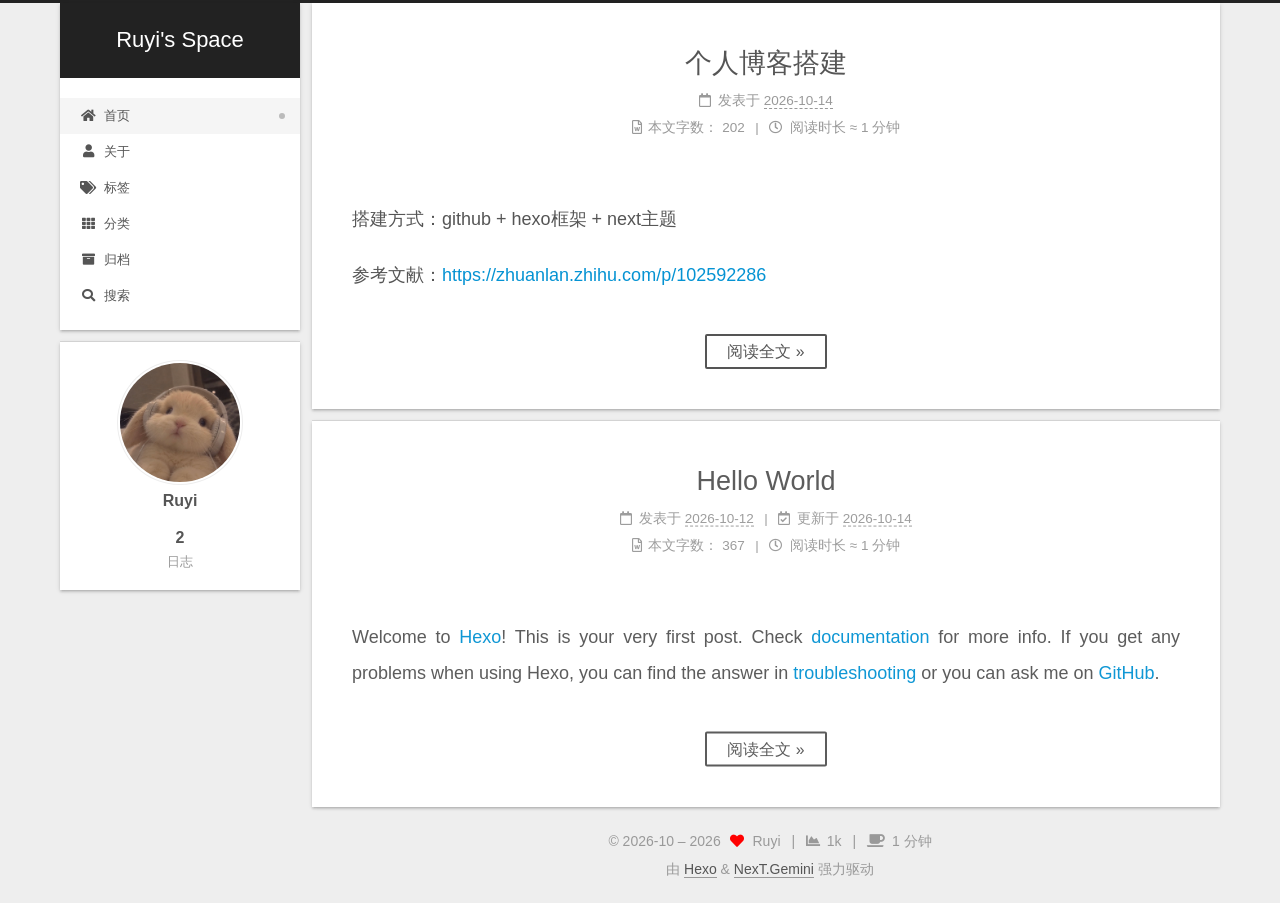
==== commit b00919a5: "Site updated: 2026-10-14 22:53:36" ====
--- a/index.html
+++ b/index.html
@@ -1,43 +1,527 @@
-const { Component } = require('inferno');
-const classname = require('hexo-component-inferno/lib/util/classname');
-const Head = require('./common/head');
-const Navbar = require('./common/navbar');
-const Widgets = require('./common/widgets');
-const Footer = require('./common/footer');
-const Scripts = require('./common/scripts');
-const Search = require('./common/search');
-
-module.exports = class extends Component {
-    render() {
-        const { site, config, page, helper, body } = this.props;
-
-        const language = page.lang || page.language || config.language;
-        const columnCount = Widgets.getColumnCount(config.widgets, config, page);
-
-        return <html lang={language ? language.substr(0, 2) : ''}>
-            <Head site={site} config={config} helper={helper} page={page} />
-            <body class={`is-${columnCount}-column`}>
-                <Navbar config={config} helper={helper} page={page} />
-                <section class="section">
-                    <div class="container">
-                        <div class="columns">
-                            <div class={classname({
-                                column: true,
-                                'order-2': true,
-                                'column-main': true,
-                                'is-12': columnCount === 1,
-                                'is-8-tablet is-8-desktop is-8-widescreen': columnCount === 2,
-                                'is-8-tablet is-8-desktop is-6-widescreen': columnCount === 3
-                            })} dangerouslySetInnerHTML={{ __html: body }}></div>
-                            <Widgets site={site} config={config} helper={helper} page={page} position={'left'} />
-                            <Widgets site={site} config={config} helper={helper} page={page} position={'right'} />
-                        </div>
-                    </div>
-                </section>
-                <Footer config={config} helper={helper} />
-                <Scripts site={site} config={config} helper={helper} page={page} />
-                <Search config={config} helper={helper} />
-            </body>
-        </html>;
+<!DOCTYPE html>
+<html lang="zh-CN">
+<head>
+  <meta charset="UTF-8">
+<meta name="viewport" content="width=device-width, initial-scale=1, maximum-scale=2">
+<meta name="theme-color" content="#222">
+<meta name="generator" content="Hexo 8.1.2">
+  <link rel="apple-touch-icon" sizes="180x180" href="/images/apple-touch-icon-next.png">
+  <link rel="icon" type="image/png" sizes="32x32" href="/images/favicon-32x32.png">
+  <link rel="icon" type="image/png" sizes="16x16" href="/images/favicon-16x16.png">
+  <link rel="mask-icon" href="/images/logo.svg" color="#222">
+
+<link rel="stylesheet" href="/css/main.css">
+
+
+<link rel="stylesheet" href="/lib/font-awesome/css/all.min.css">
+  <link rel="stylesheet" href="/lib/pace/pace-theme-minimal.min.css">
+  <script src="/lib/pace/pace.min.js"></script>
+
+<script id="hexo-configurations">
+    var NexT = window.NexT || {};
+    var CONFIG = {"hostname":"example.com","root":"/","scheme":"Gemini","version":"7.8.0","exturl":false,"sidebar":{"position":"left","display":"post","padding":18,"offset":12,"onmobile":false},"copycode":{"enable":false,"show_result":false,"style":null},"back2top":{"enable":true,"sidebar":false,"scrollpercent":false},"bookmark":{"enable":false,"color":"#222","save":"auto"},"fancybox":false,"mediumzoom":false,"lazyload":false,"pangu":false,"comments":{"style":"tabs","active":null,"storage":true,"lazyload":false,"nav":null},"algolia":{"hits":{"per_page":10},"labels":{"input_placeholder":"Search for Posts","hits_empty":"We didn't find any results for the search: ${query}","hits_stats":"${hits} results found in ${time} ms"}},"localsearch":{"enable":true,"trigger":"manual","top_n_per_article":1,"unescape":false,"preload":false},"motion":{"enable":true,"async":false,"transition":{"post_block":"fadeIn","post_header":"slideDownIn","post_body":"slideDownIn","coll_header":"slideLeftIn","sidebar":"slideUpIn"}},"path":"search.xml"};
+  </script>
+
+  <meta property="og:type" content="website">
+<meta property="og:title" content="Ruyi&#39;s Space">
+<meta property="og:url" content="http://example.com/index.html">
+<meta property="og:site_name" content="Ruyi&#39;s Space">
+<meta property="og:locale" content="zh_CN">
+<meta property="article:author" content="Ruyi">
+<meta name="twitter:card" content="summary">
+
+<link rel="canonical" href="http://example.com/">
+
+
+<script id="page-configurations">
+  // https://hexo.io/docs/variables.html
+  CONFIG.page = {
+    sidebar: "",
+    isHome : true,
+    isPost : false,
+    lang   : 'zh-CN'
+  };
+</script>
+
+  <title>Ruyi's Space</title>
+  
+
+
+
+
+
+
+  <noscript>
+  <style>
+  .use-motion .brand,
+  .use-motion .menu-item,
+  .sidebar-inner,
+  .use-motion .post-block,
+  .use-motion .pagination,
+  .use-motion .comments,
+  .use-motion .post-header,
+  .use-motion .post-body,
+  .use-motion .collection-header { opacity: initial; }
+
+  .use-motion .site-title,
+  .use-motion .site-subtitle {
+    opacity: initial;
+    top: initial;
+  }
+
+  .use-motion .logo-line-before i { left: initial; }
+  .use-motion .logo-line-after i { right: initial; }
+  </style>
+</noscript>
+
+</head>
+
+<body itemscope itemtype="http://schema.org/WebPage">
+  <div class="container use-motion">
+    <div class="headband"></div>
+
+    <header class="header" itemscope itemtype="http://schema.org/WPHeader">
+      <div class="header-inner"><div class="site-brand-container">
+  <div class="site-nav-toggle">
+    <div class="toggle" aria-label="切换导航栏">
+      <span class="toggle-line toggle-line-first"></span>
+      <span class="toggle-line toggle-line-middle"></span>
+      <span class="toggle-line toggle-line-last"></span>
+    </div>
+  </div>
+
+  <div class="site-meta">
+
+    <a href="/" class="brand" rel="start">
+      <span class="logo-line-before"><i></i></span>
+      <h1 class="site-title">Ruyi's Space</h1>
+      <span class="logo-line-after"><i></i></span>
+    </a>
+  </div>
+
+  <div class="site-nav-right">
+    <div class="toggle popup-trigger">
+        <i class="fa fa-search fa-fw fa-lg"></i>
+    </div>
+  </div>
+</div>
+
+
+
+
+<nav class="site-nav">
+  <ul id="menu" class="main-menu menu">
+        <li class="menu-item menu-item-home">
+
+    <a href="/" rel="section"><i class="fa fa-home fa-fw"></i>首页</a>
+
+  </li>
+        <li class="menu-item menu-item-about">
+
+    <a href="/about/" rel="section"><i class="fa fa-user fa-fw"></i>关于</a>
+
+  </li>
+        <li class="menu-item menu-item-tags">
+
+    <a href="/tags/" rel="section"><i class="fa fa-tags fa-fw"></i>标签</a>
+
+  </li>
+        <li class="menu-item menu-item-categories">
+
+    <a href="/categories/" rel="section"><i class="fa fa-th fa-fw"></i>分类</a>
+
+  </li>
+        <li class="menu-item menu-item-archives">
+
+    <a href="/archives/" rel="section"><i class="fa fa-archive fa-fw"></i>归档</a>
+
+  </li>
+      <li class="menu-item menu-item-search">
+        <a role="button" class="popup-trigger"><i class="fa fa-search fa-fw"></i>搜索
+        </a>
+      </li>
+  </ul>
+</nav>
+
+
+
+  <div class="search-pop-overlay">
+    <div class="popup search-popup">
+        <div class="search-header">
+  <span class="search-icon">
+    <i class="fa fa-search"></i>
+  </span>
+  <div class="search-input-container">
+    <input autocomplete="off" autocapitalize="off"
+           placeholder="搜索..." spellcheck="false"
+           type="search" class="search-input">
+  </div>
+  <span class="popup-btn-close">
+    <i class="fa fa-times-circle"></i>
+  </span>
+</div>
+<div id="search-result">
+  <div id="no-result">
+    <i class="fa fa-spinner fa-pulse fa-5x fa-fw"></i>
+  </div>
+</div>
+
+    </div>
+  </div>
+
+</div>
+    </header>
+
+    
+  <div class="back-to-top">
+    <i class="fa fa-arrow-up"></i>
+    <span>0%</span>
+  </div>
+
+
+    <main class="main">
+      <div class="main-inner">
+        <div class="content-wrap">
+          
+
+          <div class="content index posts-expand">
+            
+      
+  
+  
+  <article itemscope itemtype="http://schema.org/Article" class="post-block" lang="zh-CN">
+    <link itemprop="mainEntityOfPage" href="http://example.com/2026/10/14/%E4%B8%AA%E4%BA%BA%E5%8D%9A%E5%AE%A2%E6%90%AD%E5%BB%BA/">
+
+    <span hidden itemprop="author" itemscope itemtype="http://schema.org/Person">
+      <meta itemprop="image" content="/images/avatar.png">
+      <meta itemprop="name" content="Ruyi">
+      <meta itemprop="description" content="">
+    </span>
+
+    <span hidden itemprop="publisher" itemscope itemtype="http://schema.org/Organization">
+      <meta itemprop="name" content="Ruyi's Space">
+    </span>
+      <header class="post-header">
+        <h2 class="post-title" itemprop="name headline">
+          
+            <a href="/2026/10/14/%E4%B8%AA%E4%BA%BA%E5%8D%9A%E5%AE%A2%E6%90%AD%E5%BB%BA/" class="post-title-link" itemprop="url">个人博客搭建</a>
+        </h2>
+
+        <div class="post-meta">
+            <span class="post-meta-item">
+              <span class="post-meta-item-icon">
+                <i class="far fa-calendar"></i>
+              </span>
+              <span class="post-meta-item-text">发表于</span>
+              
+
+              <time title="创建时间：2026-10-14 18:21:20 / 修改时间：22:31:36" itemprop="dateCreated datePublished" datetime="2026-10-14T18:21:20+08:00">2026-10-14</time>
+            </span>
+
+          <br>
+            <span class="post-meta-item" title="本文字数">
+              <span class="post-meta-item-icon">
+                <i class="far fa-file-word"></i>
+              </span>
+                <span class="post-meta-item-text">本文字数：</span>
+              <span>202</span>
+            </span>
+            <span class="post-meta-item" title="阅读时长">
+              <span class="post-meta-item-icon">
+                <i class="far fa-clock"></i>
+              </span>
+                <span class="post-meta-item-text">阅读时长 &asymp;</span>
+              <span>1 分钟</span>
+            </span>
+
+        </div>
+      </header>
+
+    
+    
+    
+    <div class="post-body" itemprop="articleBody">
+
+      
+          <p>搭建方式：github + hexo框架 + next主题</p>
+<p>参考文献：<a target="_blank" rel="noopener" href="https://zhuanlan.zhihu.com/p/102592286">https://zhuanlan.zhihu.com/p/102592286</a></p>
+          <!--noindex-->
+            <div class="post-button">
+              <a class="btn" href="/2026/10/14/%E4%B8%AA%E4%BA%BA%E5%8D%9A%E5%AE%A2%E6%90%AD%E5%BB%BA/#more" rel="contents">
+                阅读全文 &raquo;
+              </a>
+            </div>
+          <!--/noindex-->
+        
+      
+    </div>
+
+    
+    
+    
+      <footer class="post-footer">
+        <div class="post-eof"></div>
+      </footer>
+  </article>
+  
+  
+  
+
+      
+  
+  
+  <article itemscope itemtype="http://schema.org/Article" class="post-block" lang="zh-CN">
+    <link itemprop="mainEntityOfPage" href="http://example.com/2026/10/12/hello-world/">
+
+    <span hidden itemprop="author" itemscope itemtype="http://schema.org/Person">
+      <meta itemprop="image" content="/images/avatar.png">
+      <meta itemprop="name" content="Ruyi">
+      <meta itemprop="description" content="">
+    </span>
+
+    <span hidden itemprop="publisher" itemscope itemtype="http://schema.org/Organization">
+      <meta itemprop="name" content="Ruyi's Space">
+    </span>
+      <header class="post-header">
+        <h2 class="post-title" itemprop="name headline">
+          
+            <a href="/2026/10/12/hello-world/" class="post-title-link" itemprop="url">Hello World</a>
+        </h2>
+
+        <div class="post-meta">
+            <span class="post-meta-item">
+              <span class="post-meta-item-icon">
+                <i class="far fa-calendar"></i>
+              </span>
+              <span class="post-meta-item-text">发表于</span>
+
+              <time title="创建时间：2026-10-12 19:03:49" itemprop="dateCreated datePublished" datetime="2026-10-12T19:03:49+08:00">2026-10-12</time>
+            </span>
+              <span class="post-meta-item">
+                <span class="post-meta-item-icon">
+                  <i class="far fa-calendar-check"></i>
+                </span>
+                <span class="post-meta-item-text">更新于</span>
+                <time title="修改时间：2026-10-14 22:32:46" itemprop="dateModified" datetime="2026-10-14T22:32:46+08:00">2026-10-14</time>
+              </span>
+
+          <br>
+            <span class="post-meta-item" title="本文字数">
+              <span class="post-meta-item-icon">
+                <i class="far fa-file-word"></i>
+              </span>
+                <span class="post-meta-item-text">本文字数：</span>
+              <span>367</span>
+            </span>
+            <span class="post-meta-item" title="阅读时长">
+              <span class="post-meta-item-icon">
+                <i class="far fa-clock"></i>
+              </span>
+                <span class="post-meta-item-text">阅读时长 &asymp;</span>
+              <span>1 分钟</span>
+            </span>
+
+        </div>
+      </header>
+
+    
+    
+    
+    <div class="post-body" itemprop="articleBody">
+
+      
+          <p>Welcome to <a target="_blank" rel="noopener" href="https://hexo.io/">Hexo</a>! This is your very first post. Check <a target="_blank" rel="noopener" href="https://hexo.io/docs/">documentation</a> for more info. If you get any problems when using Hexo, you can find the answer in <a target="_blank" rel="noopener" href="https://hexo.io/docs/troubleshooting.html">troubleshooting</a> or you can ask me on <a target="_blank" rel="noopener" href="https://github.com/hexojs/hexo/issues">GitHub</a>.<br>
+          <!--noindex-->
+            <div class="post-button">
+              <a class="btn" href="/2026/10/12/hello-world/#more" rel="contents">
+                阅读全文 &raquo;
+              </a>
+            </div>
+          <!--/noindex-->
+        
+      
+    </div>
+
+    
+    
+    
+      <footer class="post-footer">
+        <div class="post-eof"></div>
+      </footer>
+  </article>
+  
+  
+  
+
+
+  
+
+
+
+          </div>
+          
+
+<script>
+  window.addEventListener('tabs:register', () => {
+    let { activeClass } = CONFIG.comments;
+    if (CONFIG.comments.storage) {
+      activeClass = localStorage.getItem('comments_active') || activeClass;
     }
-};
+    if (activeClass) {
+      let activeTab = document.querySelector(`a[href="#comment-${activeClass}"]`);
+      if (activeTab) {
+        activeTab.click();
+      }
+    }
+  });
+  if (CONFIG.comments.storage) {
+    window.addEventListener('tabs:click', event => {
+      if (!event.target.matches('.tabs-comment .tab-content .tab-pane')) return;
+      let commentClass = event.target.classList[1];
+      localStorage.setItem('comments_active', commentClass);
+    });
+  }
+</script>
+
+        </div>
+          
+  
+  <div class="toggle sidebar-toggle">
+    <span class="toggle-line toggle-line-first"></span>
+    <span class="toggle-line toggle-line-middle"></span>
+    <span class="toggle-line toggle-line-last"></span>
+  </div>
+
+  <aside class="sidebar">
+    <div class="sidebar-inner">
+
+      <ul class="sidebar-nav motion-element">
+        <li class="sidebar-nav-toc">
+          文章目录
+        </li>
+        <li class="sidebar-nav-overview">
+          站点概览
+        </li>
+      </ul>
+
+      <!--noindex-->
+      <div class="post-toc-wrap sidebar-panel">
+      </div>
+      <!--/noindex-->
+
+      <div class="site-overview-wrap sidebar-panel">
+        <div class="site-author motion-element" itemprop="author" itemscope itemtype="http://schema.org/Person">
+    <img class="site-author-image" itemprop="image" alt="Ruyi"
+      src="/images/avatar.png">
+  <p class="site-author-name" itemprop="name">Ruyi</p>
+  <div class="site-description" itemprop="description"></div>
+</div>
+<div class="site-state-wrap motion-element">
+  <nav class="site-state">
+      <div class="site-state-item site-state-posts">
+          <a href="/archives/">
+        
+          <span class="site-state-item-count">2</span>
+          <span class="site-state-item-name">日志</span>
+        </a>
+      </div>
+  </nav>
+</div>
+
+
+
+      </div>
+
+    </div>
+  </aside>
+  <div id="sidebar-dimmer"></div>
+
+
+      </div>
+    </main>
+
+    <footer class="footer">
+      <div class="footer-inner">
+        
+
+        
+
+<div class="copyright">
+  
+  &copy; 2026-10 – 
+  <span itemprop="copyrightYear">2026</span>
+  <span class="with-love">
+    <i class="fa fa-heart"></i>
+  </span>
+  <span class="author" itemprop="copyrightHolder">Ruyi</span>
+    <span class="post-meta-divider">|</span>
+    <span class="post-meta-item-icon">
+      <i class="fa fa-chart-area"></i>
+    </span>
+    <span title="站点总字数">1k</span>
+    <span class="post-meta-divider">|</span>
+    <span class="post-meta-item-icon">
+      <i class="fa fa-coffee"></i>
+    </span>
+    <span title="站点阅读时长">1 分钟</span>
+</div>
+  <div class="powered-by">由 <a href="https://hexo.io/" class="theme-link" rel="noopener" target="_blank">Hexo</a> & <a href="https://theme-next.org/" class="theme-link" rel="noopener" target="_blank">NexT.Gemini</a> 强力驱动
+  </div>
+
+        
+
+
+
+
+
+
+
+
+      </div>
+    </footer>
+  </div>
+
+  
+  <script src="/lib/anime.min.js"></script>
+  <script src="/lib/velocity/velocity.min.js"></script>
+  <script src="/lib/velocity/velocity.ui.min.js"></script>
+
+<script src="/js/utils.js"></script>
+
+<script src="/js/motion.js"></script>
+
+
+<script src="/js/schemes/pisces.js"></script>
+
+
+<script src="/js/next-boot.js"></script>
+
+
+
+
+  
+
+
+
+
+  
+<script src="/js/local-search.js"></script>
+
+
+
+
+
+
+
+
+
+
+
+
+
+  
+
+  
+
+</body>
+</html>
--- a/css/main.css
+++ b/css/main.css
@@ -0,0 +1,2674 @@
+:root {
+  --body-bg-color: #eee;
+  --content-bg-color: #fff;
+  --card-bg-color: #f5f5f5;
+  --text-color: #555;
+  --blockquote-color: #666;
+  --link-color: #555;
+  --link-hover-color: #222;
+  --brand-color: #fff;
+  --brand-hover-color: #fff;
+  --table-row-odd-bg-color: #f9f9f9;
+  --table-row-hover-bg-color: #f5f5f5;
+  --menu-item-bg-color: #f5f5f5;
+  --btn-default-bg: #fff;
+  --btn-default-color: #555;
+  --btn-default-border-color: #555;
+  --btn-default-hover-bg: #222;
+  --btn-default-hover-color: #fff;
+  --btn-default-hover-border-color: #222;
+}
+html {
+  line-height: 1.15; /* 1 */
+  -webkit-text-size-adjust: 100%; /* 2 */
+}
+body {
+  margin: 0;
+}
+main {
+  display: block;
+}
+h1 {
+  font-size: 2em;
+  margin: 0.67em 0;
+}
+hr {
+  box-sizing: content-box; /* 1 */
+  height: 0; /* 1 */
+  overflow: visible; /* 2 */
+}
+pre {
+  font-family: monospace, monospace; /* 1 */
+  font-size: 1em; /* 2 */
+}
+a {
+  background: transparent;
+}
+abbr[title] {
+  border-bottom: none; /* 1 */
+  text-decoration: underline; /* 2 */
+  text-decoration: underline dotted; /* 2 */
+}
+b,
+strong {
+  font-weight: bolder;
+}
+code,
+kbd,
+samp {
+  font-family: monospace, monospace; /* 1 */
+  font-size: 1em; /* 2 */
+}
+small {
+  font-size: 80%;
+}
+sub,
+sup {
+  font-size: 75%;
+  line-height: 0;
+  position: relative;
+  vertical-align: baseline;
+}
+sub {
+  bottom: -0.25em;
+}
+sup {
+  top: -0.5em;
+}
+img {
+  border-style: none;
+}
+button,
+input,
+optgroup,
+select,
+textarea {
+  font-family: inherit; /* 1 */
+  font-size: 100%; /* 1 */
+  line-height: 1.15; /* 1 */
+  margin: 0; /* 2 */
+}
+button,
+input {
+/* 1 */
+  overflow: visible;
+}
+button,
+select {
+/* 1 */
+  text-transform: none;
+}
+button,
+[type='button'],
+[type='reset'],
+[type='submit'] {
+  -webkit-appearance: button;
+}
+button::-moz-focus-inner,
+[type='button']::-moz-focus-inner,
+[type='reset']::-moz-focus-inner,
+[type='submit']::-moz-focus-inner {
+  border-style: none;
+  padding: 0;
+}
+button:-moz-focusring,
+[type='button']:-moz-focusring,
+[type='reset']:-moz-focusring,
+[type='submit']:-moz-focusring {
+  outline: 1px dotted ButtonText;
+}
+fieldset {
+  padding: 0.35em 0.75em 0.625em;
+}
+legend {
+  box-sizing: border-box; /* 1 */
+  color: inherit; /* 2 */
+  display: table; /* 1 */
+  max-width: 100%; /* 1 */
+  padding: 0; /* 3 */
+  white-space: normal; /* 1 */
+}
+progress {
+  vertical-align: baseline;
+}
+textarea {
+  overflow: auto;
+}
+[type='checkbox'],
+[type='radio'] {
+  box-sizing: border-box; /* 1 */
+  padding: 0; /* 2 */
+}
+[type='number']::-webkit-inner-spin-button,
+[type='number']::-webkit-outer-spin-button {
+  height: auto;
+}
+[type='search'] {
+  outline-offset: -2px; /* 2 */
+  -webkit-appearance: textfield; /* 1 */
+}
+[type='search']::-webkit-search-decoration {
+  -webkit-appearance: none;
+}
+::-webkit-file-upload-button {
+  font: inherit; /* 2 */
+  -webkit-appearance: button; /* 1 */
+}
+details {
+  display: block;
+}
+summary {
+  display: list-item;
+}
+template {
+  display: none;
+}
+[hidden] {
+  display: none;
+}
+::selection {
+  background: #262a30;
+  color: #eee;
+}
+html,
+body {
+  height: 100%;
+}
+body {
+  background: var(--body-bg-color);
+  color: var(--text-color);
+  font-family: 'Lato', "PingFang SC", "Microsoft YaHei", sans-serif;
+  font-size: 1em;
+  line-height: 2;
+}
+@media (max-width: 991px) {
+  body {
+    padding-left: 0 !important;
+    padding-right: 0 !important;
+  }
+}
+h1,
+h2,
+h3,
+h4,
+h5,
+h6 {
+  font-family: 'Lato', "PingFang SC", "Microsoft YaHei", sans-serif;
+  font-weight: bold;
+  line-height: 1.5;
+  margin: 20px 0 15px;
+}
+h1 {
+  font-size: 1.5em;
+}
+h2 {
+  font-size: 1.375em;
+}
+h3 {
+  font-size: 1.25em;
+}
+h4 {
+  font-size: 1.125em;
+}
+h5 {
+  font-size: 1em;
+}
+h6 {
+  font-size: 0.875em;
+}
+p {
+  margin: 0 0 20px 0;
+}
+a,
+span.exturl {
+  border-bottom: 1px solid #999;
+  color: var(--link-color);
+  outline: 0;
+  text-decoration: none;
+  overflow-wrap: break-word;
+  word-wrap: break-word;
+  cursor: pointer;
+}
+a:hover,
+span.exturl:hover {
+  border-bottom-color: var(--link-hover-color);
+  color: var(--link-hover-color);
+}
+iframe,
+img,
+video {
+  display: block;
+  margin-left: auto;
+  margin-right: auto;
+  max-width: 100%;
+}
+hr {
+  background-image: repeating-linear-gradient(-45deg, #ddd, #ddd 4px, transparent 4px, transparent 8px);
+  border: 0;
+  height: 3px;
+  margin: 40px 0;
+}
+blockquote {
+  border-left: 4px solid #ddd;
+  color: var(--blockquote-color);
+  margin: 0;
+  padding: 0 15px;
+}
+blockquote cite::before {
+  content: '-';
+  padding: 0 5px;
+}
+dt {
+  font-weight: bold;
+}
+dd {
+  margin: 0;
+  padding: 0;
+}
+kbd {
+  background-color: #f5f5f5;
+  background-image: linear-gradient(#eee, #fff, #eee);
+  border: 1px solid #ccc;
+  border-radius: 0.2em;
+  box-shadow: 0.1em 0.1em 0.2em rgba(0,0,0,0.1);
+  color: #555;
+  font-family: inherit;
+  padding: 0.1em 0.3em;
+  white-space: nowrap;
+}
+.table-container {
+  overflow: auto;
+}
+table {
+  border-collapse: collapse;
+  border-spacing: 0;
+  font-size: 0.875em;
+  margin: 0 0 20px 0;
+  width: 100%;
+}
+tbody tr:nth-of-type(odd) {
+  background: var(--table-row-odd-bg-color);
+}
+tbody tr:hover {
+  background: var(--table-row-hover-bg-color);
+}
+caption,
+th,
+td {
+  font-weight: normal;
+  padding: 8px;
+  vertical-align: middle;
+}
+th,
+td {
+  border: 1px solid #ddd;
+  border-bottom: 3px solid #ddd;
+}
+th {
+  font-weight: 700;
+  padding-bottom: 10px;
+}
+td {
+  border-bottom-width: 1px;
+}
+.btn {
+  background: var(--btn-default-bg);
+  border: 2px solid var(--btn-default-border-color);
+  border-radius: 2px;
+  color: var(--btn-default-color);
+  display: inline-block;
+  font-size: 0.875em;
+  line-height: 2;
+  padding: 0 20px;
+  text-decoration: none;
+  transition-property: background-color;
+  transition-delay: 0s;
+  transition-duration: 0.2s;
+  transition-timing-function: ease-in-out;
+}
+.btn:hover {
+  background: var(--btn-default-hover-bg);
+  border-color: var(--btn-default-hover-border-color);
+  color: var(--btn-default-hover-color);
+}
+.btn + .btn {
+  margin: 0 0 8px 8px;
+}
+.btn .fa-fw {
+  text-align: left;
+  width: 1.285714285714286em;
+}
+.toggle {
+  line-height: 0;
+}
+.toggle .toggle-line {
+  background: #fff;
+  display: inline-block;
+  height: 2px;
+  left: 0;
+  position: relative;
+  top: 0;
+  transition: all 0.4s;
+  vertical-align: top;
+  width: 100%;
+}
+.toggle .toggle-line:not(:first-child) {
+  margin-top: 3px;
+}
+.toggle.toggle-arrow .toggle-line-first {
+  left: 50%;
+  top: 2px;
+  transform: rotate(45deg);
+  width: 50%;
+}
+.toggle.toggle-arrow .toggle-line-middle {
+  left: 2px;
+  width: 90%;
+}
+.toggle.toggle-arrow .toggle-line-last {
+  left: 50%;
+  top: -2px;
+  transform: rotate(-45deg);
+  width: 50%;
+}
+.toggle.toggle-close .toggle-line-first {
+  transform: rotate(-45deg);
+  top: 5px;
+}
+.toggle.toggle-close .toggle-line-middle {
+  opacity: 0;
+}
+.toggle.toggle-close .toggle-line-last {
+  transform: rotate(45deg);
+  top: -5px;
+}
+.highlight,
+pre {
+  background: #f7f7f7;
+  color: #4d4d4c;
+  line-height: 1.6;
+  margin: 0 auto 20px;
+}
+pre,
+code {
+  font-family: consolas, Menlo, monospace, "PingFang SC", "Microsoft YaHei";
+}
+code {
+  background: #eee;
+  border-radius: 3px;
+  color: #555;
+  padding: 2px 4px;
+  overflow-wrap: break-word;
+  word-wrap: break-word;
+}
+.highlight *::selection {
+  background: #d6d6d6;
+}
+.highlight pre {
+  border: 0;
+  margin: 0;
+  padding: 10px 0;
+}
+.highlight table {
+  border: 0;
+  margin: 0;
+  width: auto;
+}
+.highlight td {
+  border: 0;
+  padding: 0;
+}
+.highlight figcaption {
+  background: #eff2f3;
+  color: #4d4d4c;
+  display: flex;
+  font-size: 0.875em;
+  justify-content: space-between;
+  line-height: 1.2;
+  padding: 0.5em;
+}
+.highlight figcaption a {
+  color: #4d4d4c;
+}
+.highlight figcaption a:hover {
+  border-bottom-color: #4d4d4c;
+}
+.highlight .gutter {
+  -moz-user-select: none;
+  -ms-user-select: none;
+  -webkit-user-select: none;
+  user-select: none;
+}
+.highlight .gutter pre {
+  background: #eff2f3;
+  color: #869194;
+  padding-left: 10px;
+  padding-right: 10px;
+  text-align: right;
+}
+.highlight .code pre {
+  background: #f7f7f7;
+  padding-left: 10px;
+  width: 100%;
+}
+.gist table {
+  width: auto;
+}
+.gist table td {
+  border: 0;
+}
+pre {
+  overflow: auto;
+  padding: 10px;
+}
+pre code {
+  background: none;
+  color: #4d4d4c;
+  font-size: 0.875em;
+  padding: 0;
+  text-shadow: none;
+}
+pre .deletion {
+  background: #fdd;
+}
+pre .addition {
+  background: #dfd;
+}
+pre .meta {
+  color: #eab700;
+  -moz-user-select: none;
+  -ms-user-select: none;
+  -webkit-user-select: none;
+  user-select: none;
+}
+pre .comment {
+  color: #8e908c;
+}
+pre .variable,
+pre .attribute,
+pre .tag,
+pre .name,
+pre .regexp,
+pre .ruby .constant,
+pre .xml .tag .title,
+pre .xml .pi,
+pre .xml .doctype,
+pre .html .doctype,
+pre .css .id,
+pre .css .class,
+pre .css .pseudo {
+  color: #c82829;
+}
+pre .number,
+pre .preprocessor,
+pre .built_in,
+pre .builtin-name,
+pre .literal,
+pre .params,
+pre .constant,
+pre .command {
+  color: #f5871f;
+}
+pre .ruby .class .title,
+pre .css .rules .attribute,
+pre .string,
+pre .symbol,
+pre .value,
+pre .inheritance,
+pre .header,
+pre .ruby .symbol,
+pre .xml .cdata,
+pre .special,
+pre .formula {
+  color: #718c00;
+}
+pre .title,
+pre .css .hexcolor {
+  color: #3e999f;
+}
+pre .function,
+pre .python .decorator,
+pre .python .title,
+pre .ruby .function .title,
+pre .ruby .title .keyword,
+pre .perl .sub,
+pre .javascript .title,
+pre .coffeescript .title {
+  color: #4271ae;
+}
+pre .keyword,
+pre .javascript .function {
+  color: #8959a8;
+}
+.blockquote-center {
+  border-left: none;
+  margin: 40px 0;
+  padding: 0;
+  position: relative;
+  text-align: center;
+}
+.blockquote-center .fa {
+  display: block;
+  opacity: 0.6;
+  position: absolute;
+  width: 100%;
+}
+.blockquote-center .fa-quote-left {
+  border-top: 1px solid #ccc;
+  text-align: left;
+  top: -20px;
+}
+.blockquote-center .fa-quote-right {
+  border-bottom: 1px solid #ccc;
+  text-align: right;
+  bottom: -20px;
+}
+.blockquote-center p,
+.blockquote-center div {
+  text-align: center;
+}
+.post-body .group-picture img {
+  margin: 0 auto;
+  padding: 0 3px;
+}
+.group-picture-row {
+  margin-bottom: 6px;
+  overflow: hidden;
+}
+.group-picture-column {
+  float: left;
+  margin-bottom: 10px;
+}
+.post-body .label {
+  color: #555;
+  display: inline;
+  padding: 0 2px;
+}
+.post-body .label.default {
+  background: #f0f0f0;
+}
+.post-body .label.primary {
+  background: #efe6f7;
+}
+.post-body .label.info {
+  background: #e5f2f8;
+}
+.post-body .label.success {
+  background: #e7f4e9;
+}
+.post-body .label.warning {
+  background: #fcf6e1;
+}
+.post-body .label.danger {
+  background: #fae8eb;
+}
+.post-body .tabs {
+  margin-bottom: 20px;
+}
+.post-body .tabs,
+.tabs-comment {
+  display: block;
+  padding-top: 10px;
+  position: relative;
+}
+.post-body .tabs ul.nav-tabs,
+.tabs-comment ul.nav-tabs {
+  display: flex;
+  flex-wrap: wrap;
+  margin: 0;
+  margin-bottom: -1px;
+  padding: 0;
+}
+@media (max-width: 413px) {
+  .post-body .tabs ul.nav-tabs,
+  .tabs-comment ul.nav-tabs {
+    display: block;
+    margin-bottom: 5px;
+  }
+}
+.post-body .tabs ul.nav-tabs li.tab,
+.tabs-comment ul.nav-tabs li.tab {
+  border-bottom: 1px solid #ddd;
+  border-left: 1px solid transparent;
+  border-right: 1px solid transparent;
+  border-top: 3px solid transparent;
+  flex-grow: 1;
+  list-style-type: none;
+  border-radius: 0 0 0 0;
+}
+@media (max-width: 413px) {
+  .post-body .tabs ul.nav-tabs li.tab,
+  .tabs-comment ul.nav-tabs li.tab {
+    border-bottom: 1px solid transparent;
+    border-left: 3px solid transparent;
+    border-right: 1px solid transparent;
+    border-top: 1px solid transparent;
+  }
+}
+@media (max-width: 413px) {
+  .post-body .tabs ul.nav-tabs li.tab,
+  .tabs-comment ul.nav-tabs li.tab {
+    border-radius: 0;
+  }
+}
+.post-body .tabs ul.nav-tabs li.tab a,
+.tabs-comment ul.nav-tabs li.tab a {
+  border-bottom: initial;
+  display: block;
+  line-height: 1.8;
+  outline: 0;
+  padding: 0.25em 0.75em;
+  text-align: center;
+  transition-delay: 0s;
+  transition-duration: 0.2s;
+  transition-timing-function: ease-out;
+}
+.post-body .tabs ul.nav-tabs li.tab a i,
+.tabs-comment ul.nav-tabs li.tab a i {
+  width: 1.285714285714286em;
+}
+.post-body .tabs ul.nav-tabs li.tab.active,
+.tabs-comment ul.nav-tabs li.tab.active {
+  border-bottom: 1px solid transparent;
+  border-left: 1px solid #ddd;
+  border-right: 1px solid #ddd;
+  border-top: 3px solid #fc6423;
+}
+@media (max-width: 413px) {
+  .post-body .tabs ul.nav-tabs li.tab.active,
+  .tabs-comment ul.nav-tabs li.tab.active {
+    border-bottom: 1px solid #ddd;
+    border-left: 3px solid #fc6423;
+    border-right: 1px solid #ddd;
+    border-top: 1px solid #ddd;
+  }
+}
+.post-body .tabs ul.nav-tabs li.tab.active a,
+.tabs-comment ul.nav-tabs li.tab.active a {
+  color: var(--link-color);
+  cursor: default;
+}
+.post-body .tabs .tab-content .tab-pane,
+.tabs-comment .tab-content .tab-pane {
+  border: 1px solid #ddd;
+  border-top: 0;
+  padding: 20px 20px 0 20px;
+  border-radius: 0;
+}
+.post-body .tabs .tab-content .tab-pane:not(.active),
+.tabs-comment .tab-content .tab-pane:not(.active) {
+  display: none;
+}
+.post-body .tabs .tab-content .tab-pane.active,
+.tabs-comment .tab-content .tab-pane.active {
+  display: block;
+}
+.post-body .tabs .tab-content .tab-pane.active:nth-of-type(1),
+.tabs-comment .tab-content .tab-pane.active:nth-of-type(1) {
+  border-radius: 0 0 0 0;
+}
+@media (max-width: 413px) {
+  .post-body .tabs .tab-content .tab-pane.active:nth-of-type(1),
+  .tabs-comment .tab-content .tab-pane.active:nth-of-type(1) {
+    border-radius: 0;
+  }
+}
+.post-body .note {
+  border-radius: 3px;
+  margin-bottom: 20px;
+  padding: 1em;
+  position: relative;
+  border: 1px solid #eee;
+  border-left-width: 5px;
+}
+.post-body .note h2,
+.post-body .note h3,
+.post-body .note h4,
+.post-body .note h5,
+.post-body .note h6 {
+  margin-top: 0;
+  border-bottom: initial;
+  margin-bottom: 0;
+  padding-top: 0;
+}
+.post-body .note p:first-child,
+.post-body .note ul:first-child,
+.post-body .note ol:first-child,
+.post-body .note table:first-child,
+.post-body .note pre:first-child,
+.post-body .note blockquote:first-child,
+.post-body .note img:first-child {
+  margin-top: 0;
+}
+.post-body .note p:last-child,
+.post-body .note ul:last-child,
+.post-body .note ol:last-child,
+.post-body .note table:last-child,
+.post-body .note pre:last-child,
+.post-body .note blockquote:last-child,
+.post-body .note img:last-child {
+  margin-bottom: 0;
+}
+.post-body .note.default {
+  border-left-color: #777;
+}
+.post-body .note.default h2,
+.post-body .note.default h3,
+.post-body .note.default h4,
+.post-body .note.default h5,
+.post-body .note.default h6 {
+  color: #777;
+}
+.post-body .note.primary {
+  border-left-color: #6f42c1;
+}
+.post-body .note.primary h2,
+.post-body .note.primary h3,
+.post-body .note.primary h4,
+.post-body .note.primary h5,
+.post-body .note.primary h6 {
+  color: #6f42c1;
+}
+.post-body .note.info {
+  border-left-color: #428bca;
+}
+.post-body .note.info h2,
+.post-body .note.info h3,
+.post-body .note.info h4,
+.post-body .note.info h5,
+.post-body .note.info h6 {
+  color: #428bca;
+}
+.post-body .note.success {
+  border-left-color: #5cb85c;
+}
+.post-body .note.success h2,
+.post-body .note.success h3,
+.post-body .note.success h4,
+.post-body .note.success h5,
+.post-body .note.success h6 {
+  color: #5cb85c;
+}
+.post-body .note.warning {
+  border-left-color: #f0ad4e;
+}
+.post-body .note.warning h2,
+.post-body .note.warning h3,
+.post-body .note.warning h4,
+.post-body .note.warning h5,
+.post-body .note.warning h6 {
+  color: #f0ad4e;
+}
+.post-body .note.danger {
+  border-left-color: #d9534f;
+}
+.post-body .note.danger h2,
+.post-body .note.danger h3,
+.post-body .note.danger h4,
+.post-body .note.danger h5,
+.post-body .note.danger h6 {
+  color: #d9534f;
+}
+.pagination .prev,
+.pagination .next,
+.pagination .page-number,
+.pagination .space {
+  display: inline-block;
+  margin: 0 10px;
+  padding: 0 11px;
+  position: relative;
+  top: -1px;
+}
+@media (max-width: 767px) {
+  .pagination .prev,
+  .pagination .next,
+  .pagination .page-number,
+  .pagination .space {
+    margin: 0 5px;
+  }
+}
+.pagination {
+  border-top: 1px solid #eee;
+  margin: 120px 0 0;
+  text-align: center;
+}
+.pagination .prev,
+.pagination .next,
+.pagination .page-number {
+  border-bottom: 0;
+  border-top: 1px solid #eee;
+  transition-property: border-color;
+  transition-delay: 0s;
+  transition-duration: 0.2s;
+  transition-timing-function: ease-in-out;
+}
+.pagination .prev:hover,
+.pagination .next:hover,
+.pagination .page-number:hover {
+  border-top-color: #222;
+}
+.pagination .space {
+  margin: 0;
+  padding: 0;
+}
+.pagination .prev {
+  margin-left: 0;
+}
+.pagination .next {
+  margin-right: 0;
+}
+.pagination .page-number.current {
+  background: #ccc;
+  border-top-color: #ccc;
+  color: #fff;
+}
+@media (max-width: 767px) {
+  .pagination {
+    border-top: none;
+  }
+  .pagination .prev,
+  .pagination .next,
+  .pagination .page-number {
+    border-bottom: 1px solid #eee;
+    border-top: 0;
+    margin-bottom: 10px;
+    padding: 0 10px;
+  }
+  .pagination .prev:hover,
+  .pagination .next:hover,
+  .pagination .page-number:hover {
+    border-bottom-color: #222;
+  }
+}
+.comments {
+  margin-top: 60px;
+  overflow: hidden;
+}
+.comment-button-group {
+  display: flex;
+  flex-wrap: wrap-reverse;
+  justify-content: center;
+  margin: 1em 0;
+}
+.comment-button-group .comment-button {
+  margin: 0.1em 0.2em;
+}
+.comment-button-group .comment-button.active {
+  background: var(--btn-default-hover-bg);
+  border-color: var(--btn-default-hover-border-color);
+  color: var(--btn-default-hover-color);
+}
+.comment-position {
+  display: none;
+}
+.comment-position.active {
+  display: block;
+}
+.tabs-comment {
+  background: var(--content-bg-color);
+  margin-top: 4em;
+  padding-top: 0;
+}
+.tabs-comment .comments {
+  border: 0;
+  box-shadow: none;
+  margin-top: 0;
+  padding-top: 0;
+}
+.container {
+  min-height: 100%;
+  position: relative;
+}
+.main-inner {
+  margin: 0 auto;
+  width: calc(100% - 20px);
+}
+@media (min-width: 1200px) {
+  .main-inner {
+    width: 1160px;
+  }
+}
+@media (min-width: 1600px) {
+  .main-inner {
+    width: 73%;
+  }
+}
+@media (max-width: 767px) {
+  .content-wrap {
+    padding: 0 20px;
+  }
+}
+.header {
+  background: transparent;
+}
+.header-inner {
+  margin: 0 auto;
+  width: calc(100% - 20px);
+}
+@media (min-width: 1200px) {
+  .header-inner {
+    width: 1160px;
+  }
+}
+@media (min-width: 1600px) {
+  .header-inner {
+    width: 73%;
+  }
+}
+.site-brand-container {
+  display: flex;
+  flex-shrink: 0;
+  padding: 0 10px;
+}
+.headband {
+  background: #222;
+  height: 3px;
+}
+.site-meta {
+  flex-grow: 1;
+  text-align: center;
+}
+@media (max-width: 767px) {
+  .site-meta {
+    text-align: center;
+  }
+}
+.brand {
+  border-bottom: none;
+  color: var(--brand-color);
+  display: inline-block;
+  line-height: 1.375em;
+  padding: 0 40px;
+  position: relative;
+}
+.brand:hover {
+  color: var(--brand-hover-color);
+}
+.site-title {
+  font-family: 'Lato', "PingFang SC", "Microsoft YaHei", sans-serif;
+  font-size: 1.375em;
+  font-weight: normal;
+  margin: 0;
+}
+.site-subtitle {
+  color: #ddd;
+  font-size: 0.8125em;
+  margin: 10px 0;
+}
+.use-motion .brand {
+  opacity: 0;
+}
+.use-motion .site-title,
+.use-motion .site-subtitle,
+.use-motion .custom-logo-image {
+  opacity: 0;
+  position: relative;
+  top: -10px;
+}
+.site-nav-toggle,
+.site-nav-right {
+  display: none;
+}
+@media (max-width: 767px) {
+  .site-nav-toggle,
+  .site-nav-right {
+    display: flex;
+    flex-direction: column;
+    justify-content: center;
+  }
+}
+.site-nav-toggle .toggle,
+.site-nav-right .toggle {
+  color: var(--text-color);
+  padding: 10px;
+  width: 22px;
+}
+.site-nav-toggle .toggle .toggle-line,
+.site-nav-right .toggle .toggle-line {
+  background: var(--text-color);
+  border-radius: 1px;
+}
+.site-nav {
+  display: block;
+}
+@media (max-width: 767px) {
+  .site-nav {
+    clear: both;
+    display: none;
+  }
+}
+.site-nav.site-nav-on {
+  display: block;
+}
+.menu {
+  margin-top: 20px;
+  padding-left: 0;
+  text-align: center;
+}
+.menu-item {
+  display: inline-block;
+  list-style: none;
+  margin: 0 10px;
+}
+@media (max-width: 767px) {
+  .menu-item {
+    display: block;
+    margin-top: 10px;
+  }
+  .menu-item.menu-item-search {
+    display: none;
+  }
+}
+.menu-item a,
+.menu-item span.exturl {
+  border-bottom: 0;
+  display: block;
+  font-size: 0.8125em;
+  transition-property: border-color;
+  transition-delay: 0s;
+  transition-duration: 0.2s;
+  transition-timing-function: ease-in-out;
+}
+@media (hover: none) {
+  .menu-item a:hover,
+  .menu-item span.exturl:hover {
+    border-bottom-color: transparent !important;
+  }
+}
+.menu-item .fa,
+.menu-item .fab,
+.menu-item .far,
+.menu-item .fas {
+  margin-right: 8px;
+}
+.menu-item .badge {
+  display: inline-block;
+  font-weight: bold;
+  line-height: 1;
+  margin-left: 0.35em;
+  margin-top: 0.35em;
+  text-align: center;
+  white-space: nowrap;
+}
+@media (max-width: 767px) {
+  .menu-item .badge {
+    float: right;
+    margin-left: 0;
+  }
+}
+.menu-item-active a,
+.menu .menu-item a:hover,
+.menu .menu-item span.exturl:hover {
+  background: var(--menu-item-bg-color);
+}
+.use-motion .menu-item {
+  opacity: 0;
+}
+.sidebar {
+  background: #222;
+  bottom: 0;
+  box-shadow: inset 0 2px 6px #000;
+  position: fixed;
+  top: 0;
+}
+@media (max-width: 991px) {
+  .sidebar {
+    display: none;
+  }
+}
+.sidebar-inner {
+  color: #999;
+  padding: 18px 10px;
+  text-align: center;
+}
+.cc-license {
+  margin-top: 10px;
+  text-align: center;
+}
+.cc-license .cc-opacity {
+  border-bottom: none;
+  opacity: 0.7;
+}
+.cc-license .cc-opacity:hover {
+  opacity: 0.9;
+}
+.cc-license img {
+  display: inline-block;
+}
+.site-author-image {
+  border: 1px solid #eee;
+  display: block;
+  margin: 0 auto;
+  max-width: 120px;
+  padding: 2px;
+  border-radius: 50%;
+}
+.site-author-name {
+  color: var(--text-color);
+  font-weight: 600;
+  margin: 0;
+  text-align: center;
+}
+.site-description {
+  color: #999;
+  font-size: 0.8125em;
+  margin-top: 0;
+  text-align: center;
+}
+.links-of-author {
+  margin-top: 15px;
+}
+.links-of-author a,
+.links-of-author span.exturl {
+  border-bottom-color: #555;
+  display: inline-block;
+  font-size: 0.8125em;
+  margin-bottom: 10px;
+  margin-right: 10px;
+  vertical-align: middle;
+}
+.links-of-author a::before,
+.links-of-author span.exturl::before {
+  background: #db24ed;
+  border-radius: 50%;
+  content: ' ';
+  display: inline-block;
+  height: 4px;
+  margin-right: 3px;
+  vertical-align: middle;
+  width: 4px;
+}
+.sidebar-button {
+  margin-top: 15px;
+}
+.sidebar-button a {
+  border: 1px solid #fc6423;
+  border-radius: 4px;
+  color: #fc6423;
+  display: inline-block;
+  padding: 0 15px;
+}
+.sidebar-button a .fa,
+.sidebar-button a .fab,
+.sidebar-button a .far,
+.sidebar-button a .fas {
+  margin-right: 5px;
+}
+.sidebar-button a:hover {
+  background: #fc6423;
+  border: 1px solid #fc6423;
+  color: #fff;
+}
+.sidebar-button a:hover .fa,
+.sidebar-button a:hover .fab,
+.sidebar-button a:hover .far,
+.sidebar-button a:hover .fas {
+  color: #fff;
+}
+.links-of-blogroll {
+  font-size: 0.8125em;
+  margin-top: 10px;
+}
+.links-of-blogroll-title {
+  font-size: 0.875em;
+  font-weight: 600;
+  margin-top: 0;
+}
+.links-of-blogroll-list {
+  list-style: none;
+  margin: 0;
+  padding: 0;
+}
+#sidebar-dimmer {
+  display: none;
+}
+@media (max-width: 767px) {
+  #sidebar-dimmer {
+    background: #000;
+    display: block;
+    height: 100%;
+    left: 100%;
+    opacity: 0;
+    position: fixed;
+    top: 0;
+    width: 100%;
+    z-index: 1100;
+  }
+  .sidebar-active + #sidebar-dimmer {
+    opacity: 0.7;
+    transform: translateX(-100%);
+    transition: opacity 0.5s;
+  }
+}
+.sidebar-nav {
+  margin: 0;
+  padding-bottom: 20px;
+  padding-left: 0;
+}
+.sidebar-nav li {
+  border-bottom: 1px solid transparent;
+  color: var(--text-color);
+  cursor: pointer;
+  display: inline-block;
+  font-size: 0.875em;
+}
+.sidebar-nav li.sidebar-nav-overview {
+  margin-left: 10px;
+}
+.sidebar-nav li:hover {
+  color: #fc6423;
+}
+.sidebar-nav .sidebar-nav-active {
+  border-bottom-color: #fc6423;
+  color: #fc6423;
+}
+.sidebar-nav .sidebar-nav-active:hover {
+  color: #fc6423;
+}
+.sidebar-panel {
+  display: none;
+  overflow-x: hidden;
+  overflow-y: auto;
+}
+.sidebar-panel-active {
+  display: block;
+}
+.sidebar-toggle {
+  background: #222;
+  bottom: 45px;
+  cursor: pointer;
+  height: 14px;
+  left: 30px;
+  padding: 5px;
+  position: fixed;
+  width: 14px;
+  z-index: 1300;
+}
+@media (max-width: 991px) {
+  .sidebar-toggle {
+    left: 20px;
+    opacity: 0.8;
+    display: none;
+  }
+}
+.sidebar-toggle:hover .toggle-line {
+  background: #fc6423;
+}
+.post-toc {
+  font-size: 0.875em;
+}
+.post-toc ol {
+  list-style: none;
+  margin: 0;
+  padding: 0 2px 5px 10px;
+  text-align: left;
+}
+.post-toc ol > ol {
+  padding-left: 0;
+}
+.post-toc ol a {
+  transition-property: all;
+  transition-delay: 0s;
+  transition-duration: 0.2s;
+  transition-timing-function: ease-in-out;
+}
+.post-toc .nav-item {
+  line-height: 1.8;
+  overflow: hidden;
+  text-overflow: ellipsis;
+  white-space: nowrap;
+}
+.post-toc .nav .nav-child {
+  display: none;
+}
+.post-toc .nav .active > .nav-child {
+  display: block;
+}
+.post-toc .nav .active-current > .nav-child {
+  display: block;
+}
+.post-toc .nav .active-current > .nav-child > .nav-item {
+  display: block;
+}
+.post-toc .nav .active > a {
+  border-bottom-color: #fc6423;
+  color: #fc6423;
+}
+.post-toc .nav .active-current > a {
+  color: #fc6423;
+}
+.post-toc .nav .active-current > a:hover {
+  color: #fc6423;
+}
+.site-state {
+  display: flex;
+  justify-content: center;
+  line-height: 1.4;
+  margin-top: 10px;
+  overflow: hidden;
+  text-align: center;
+  white-space: nowrap;
+}
+.site-state-item {
+  padding: 0 15px;
+}
+.site-state-item:not(:first-child) {
+  border-left: 1px solid #eee;
+}
+.site-state-item a {
+  border-bottom: none;
+}
+.site-state-item-count {
+  display: block;
+  font-size: 1em;
+  font-weight: 600;
+  text-align: center;
+}
+.site-state-item-name {
+  color: #999;
+  font-size: 0.8125em;
+}
+.footer {
+  color: #999;
+  font-size: 0.875em;
+  padding: 20px 0;
+}
+.footer.footer-fixed {
+  bottom: 0;
+  left: 0;
+  position: absolute;
+  right: 0;
+}
+.footer-inner {
+  box-sizing: border-box;
+  margin: 0 auto;
+  text-align: center;
+  width: calc(100% - 20px);
+}
+@media (min-width: 1200px) {
+  .footer-inner {
+    width: 1160px;
+  }
+}
+@media (min-width: 1600px) {
+  .footer-inner {
+    width: 73%;
+  }
+}
+.languages {
+  display: inline-block;
+  font-size: 1.125em;
+  position: relative;
+}
+.languages .lang-select-label span {
+  margin: 0 0.5em;
+}
+.languages .lang-select {
+  height: 100%;
+  left: 0;
+  opacity: 0;
+  position: absolute;
+  top: 0;
+  width: 100%;
+}
+.with-love {
+  color: #ff0000;
+  display: inline-block;
+  margin: 0 5px;
+}
+.powered-by,
+.theme-info {
+  display: inline-block;
+}
+@-moz-keyframes iconAnimate {
+  0%, 100% {
+    transform: scale(1);
+  }
+  10%, 30% {
+    transform: scale(0.9);
+  }
+  20%, 40%, 60%, 80% {
+    transform: scale(1.1);
+  }
+  50%, 70% {
+    transform: scale(1.1);
+  }
+}
+@-webkit-keyframes iconAnimate {
+  0%, 100% {
+    transform: scale(1);
+  }
+  10%, 30% {
+    transform: scale(0.9);
+  }
+  20%, 40%, 60%, 80% {
+    transform: scale(1.1);
+  }
+  50%, 70% {
+    transform: scale(1.1);
+  }
+}
+@-o-keyframes iconAnimate {
+  0%, 100% {
+    transform: scale(1);
+  }
+  10%, 30% {
+    transform: scale(0.9);
+  }
+  20%, 40%, 60%, 80% {
+    transform: scale(1.1);
+  }
+  50%, 70% {
+    transform: scale(1.1);
+  }
+}
+@keyframes iconAnimate {
+  0%, 100% {
+    transform: scale(1);
+  }
+  10%, 30% {
+    transform: scale(0.9);
+  }
+  20%, 40%, 60%, 80% {
+    transform: scale(1.1);
+  }
+  50%, 70% {
+    transform: scale(1.1);
+  }
+}
+.back-to-top {
+  font-size: 12px;
+  text-align: center;
+  transition-delay: 0s;
+  transition-duration: 0.2s;
+  transition-timing-function: ease-in-out;
+}
+.back-to-top {
+  background: #222;
+  bottom: -100px;
+  box-sizing: border-box;
+  color: #fff;
+  cursor: pointer;
+  left: 30px;
+  opacity: 0.6;
+  padding: 0 6px;
+  position: fixed;
+  transition-property: bottom;
+  z-index: 1300;
+  width: 24px;
+}
+.back-to-top span {
+  display: none;
+}
+.back-to-top:hover {
+  color: #fc6423;
+}
+.back-to-top.back-to-top-on {
+  bottom: 30px;
+}
+@media (max-width: 991px) {
+  .back-to-top {
+    left: 20px;
+    opacity: 0.8;
+  }
+}
+.post-body {
+  font-family: 'Lato', "PingFang SC", "Microsoft YaHei", sans-serif;
+  overflow-wrap: break-word;
+  word-wrap: break-word;
+}
+@media (min-width: 1200px) {
+  .post-body {
+    font-size: 1.125em;
+  }
+}
+.post-body .exturl .fa {
+  font-size: 0.875em;
+  margin-left: 4px;
+}
+.post-body .image-caption,
+.post-body .figure .caption {
+  color: #999;
+  font-size: 0.875em;
+  font-weight: bold;
+  line-height: 1;
+  margin: -20px auto 15px;
+  text-align: center;
+}
+.post-sticky-flag {
+  display: inline-block;
+  transform: rotate(30deg);
+}
+.post-button {
+  margin-top: 40px;
+  text-align: center;
+}
+.use-motion .post-block,
+.use-motion .pagination,
+.use-motion .comments {
+  opacity: 0;
+}
+.use-motion .post-header {
+  opacity: 0;
+}
+.use-motion .post-body {
+  opacity: 0;
+}
+.use-motion .collection-header {
+  opacity: 0;
+}
+.post-body p a {
+  color: #0593d3;
+  border-bottom: none;
+}
+.post-body p a:hover {
+  color: #0477ab;
+  text-decoration: underline;
+}
+.posts-collapse {
+  margin-left: 35px;
+  position: relative;
+}
+@media (max-width: 767px) {
+  .posts-collapse {
+    margin-left: 0px;
+    margin-right: 0px;
+  }
+}
+.posts-collapse .collection-title {
+  font-size: 1.125em;
+  position: relative;
+}
+.posts-collapse .collection-title::before {
+  background: #999;
+  border: 1px solid #fff;
+  border-radius: 50%;
+  content: ' ';
+  height: 10px;
+  left: 0;
+  margin-left: -6px;
+  margin-top: -4px;
+  position: absolute;
+  top: 50%;
+  width: 10px;
+}
+.posts-collapse .collection-year {
+  font-size: 1.5em;
+  font-weight: bold;
+  margin: 60px 0;
+  position: relative;
+}
+.posts-collapse .collection-year::before {
+  background: #bbb;
+  border-radius: 50%;
+  content: ' ';
+  height: 8px;
+  left: 0;
+  margin-left: -4px;
+  margin-top: -4px;
+  position: absolute;
+  top: 50%;
+  width: 8px;
+}
+.posts-collapse .collection-header {
+  display: block;
+  margin: 0 0 0 20px;
+}
+.posts-collapse .collection-header small {
+  color: #bbb;
+  margin-left: 5px;
+}
+.posts-collapse .post-header {
+  border-bottom: 1px dashed #ccc;
+  margin: 30px 0;
+  padding-left: 15px;
+  position: relative;
+  transition-property: border;
+  transition-delay: 0s;
+  transition-duration: 0.2s;
+  transition-timing-function: ease-in-out;
+}
+.posts-collapse .post-header::before {
+  background: #bbb;
+  border: 1px solid #fff;
+  border-radius: 50%;
+  content: ' ';
+  height: 6px;
+  left: 0;
+  margin-left: -4px;
+  position: absolute;
+  top: 0.75em;
+  transition-property: background;
+  width: 6px;
+  transition-delay: 0s;
+  transition-duration: 0.2s;
+  transition-timing-function: ease-in-out;
+}
+.posts-collapse .post-header:hover {
+  border-bottom-color: #666;
+}
+.posts-collapse .post-header:hover::before {
+  background: #222;
+}
+.posts-collapse .post-meta {
+  display: inline;
+  font-size: 0.75em;
+  margin-right: 10px;
+}
+.posts-collapse .post-title {
+  display: inline;
+}
+.posts-collapse .post-title a,
+.posts-collapse .post-title span.exturl {
+  border-bottom: none;
+  color: var(--link-color);
+}
+.posts-collapse .post-title .fa-external-link-alt {
+  font-size: 0.875em;
+  margin-left: 5px;
+}
+.posts-collapse::before {
+  background: #f5f5f5;
+  content: ' ';
+  height: 100%;
+  left: 0;
+  margin-left: -2px;
+  position: absolute;
+  top: 1.25em;
+  width: 4px;
+}
+.post-eof {
+  background: #ccc;
+  height: 1px;
+  margin: 80px auto 60px;
+  text-align: center;
+  width: 8%;
+}
+.post-block:last-of-type .post-eof {
+  display: none;
+}
+.content {
+  padding-top: 40px;
+}
+@media (min-width: 992px) {
+  .post-body {
+    text-align: justify;
+  }
+}
+@media (max-width: 991px) {
+  .post-body {
+    text-align: justify;
+  }
+}
+.post-body h1,
+.post-body h2,
+.post-body h3,
+.post-body h4,
+.post-body h5,
+.post-body h6 {
+  padding-top: 10px;
+}
+.post-body h1 .header-anchor,
+.post-body h2 .header-anchor,
+.post-body h3 .header-anchor,
+.post-body h4 .header-anchor,
+.post-body h5 .header-anchor,
+.post-body h6 .header-anchor {
+  border-bottom-style: none;
+  color: #ccc;
+  float: right;
+  margin-left: 10px;
+  visibility: hidden;
+}
+.post-body h1 .header-anchor:hover,
+.post-body h2 .header-anchor:hover,
+.post-body h3 .header-anchor:hover,
+.post-body h4 .header-anchor:hover,
+.post-body h5 .header-anchor:hover,
+.post-body h6 .header-anchor:hover {
+  color: inherit;
+}
+.post-body h1:hover .header-anchor,
+.post-body h2:hover .header-anchor,
+.post-body h3:hover .header-anchor,
+.post-body h4:hover .header-anchor,
+.post-body h5:hover .header-anchor,
+.post-body h6:hover .header-anchor {
+  visibility: visible;
+}
+.post-body iframe,
+.post-body img,
+.post-body video {
+  margin-bottom: 20px;
+}
+.post-body .video-container {
+  height: 0;
+  margin-bottom: 20px;
+  overflow: hidden;
+  padding-top: 75%;
+  position: relative;
+  width: 100%;
+}
+.post-body .video-container iframe,
+.post-body .video-container object,
+.post-body .video-container embed {
+  height: 100%;
+  left: 0;
+  margin: 0;
+  position: absolute;
+  top: 0;
+  width: 100%;
+}
+.post-gallery {
+  align-items: center;
+  display: grid;
+  grid-gap: 10px;
+  grid-template-columns: 1fr 1fr 1fr;
+  margin-bottom: 20px;
+}
+@media (max-width: 767px) {
+  .post-gallery {
+    grid-template-columns: 1fr 1fr;
+  }
+}
+.post-gallery a {
+  border: 0;
+}
+.post-gallery img {
+  margin: 0;
+}
+.posts-expand .post-header {
+  font-size: 1.125em;
+}
+.posts-expand .post-title {
+  font-size: 1.5em;
+  font-weight: normal;
+  margin: initial;
+  text-align: center;
+  overflow-wrap: break-word;
+  word-wrap: break-word;
+}
+.posts-expand .post-title-link {
+  border-bottom: none;
+  color: var(--link-color);
+  display: inline-block;
+  position: relative;
+  vertical-align: top;
+}
+.posts-expand .post-title-link::before {
+  background: var(--link-color);
+  bottom: 0;
+  content: '';
+  height: 2px;
+  left: 0;
+  position: absolute;
+  transform: scaleX(0);
+  visibility: hidden;
+  width: 100%;
+  transition-delay: 0s;
+  transition-duration: 0.2s;
+  transition-timing-function: ease-in-out;
+}
+.posts-expand .post-title-link:hover::before {
+  transform: scaleX(1);
+  visibility: visible;
+}
+.posts-expand .post-title-link .fa-external-link-alt {
+  font-size: 0.875em;
+  margin-left: 5px;
+}
+.posts-expand .post-meta {
+  color: #999;
+  font-family: 'Lato', "PingFang SC", "Microsoft YaHei", sans-serif;
+  font-size: 0.75em;
+  margin: 3px 0 60px 0;
+  text-align: center;
+}
+.posts-expand .post-meta .post-description {
+  font-size: 0.875em;
+  margin-top: 2px;
+}
+.posts-expand .post-meta time {
+  border-bottom: 1px dashed #999;
+  cursor: pointer;
+}
+.post-meta .post-meta-item + .post-meta-item::before {
+  content: '|';
+  margin: 0 0.5em;
+}
+.post-meta-divider {
+  margin: 0 0.5em;
+}
+.post-meta-item-icon {
+  margin-right: 3px;
+}
+@media (max-width: 991px) {
+  .post-meta-item-icon {
+    display: inline-block;
+  }
+}
+@media (max-width: 991px) {
+  .post-meta-item-text {
+    display: none;
+  }
+}
+.post-nav {
+  border-top: 1px solid #eee;
+  display: flex;
+  justify-content: space-between;
+  margin-top: 15px;
+  padding: 10px 5px 0;
+}
+.post-nav-item {
+  flex: 1;
+}
+.post-nav-item a {
+  border-bottom: none;
+  display: block;
+  font-size: 0.875em;
+  line-height: 1.6;
+  position: relative;
+}
+.post-nav-item a:active {
+  top: 2px;
+}
+.post-nav-item .fa {
+  font-size: 0.75em;
+}
+.post-nav-item:first-child {
+  margin-right: 15px;
+}
+.post-nav-item:first-child .fa {
+  margin-right: 5px;
+}
+.post-nav-item:last-child {
+  margin-left: 15px;
+  text-align: right;
+}
+.post-nav-item:last-child .fa {
+  margin-left: 5px;
+}
+.rtl.post-body p,
+.rtl.post-body a,
+.rtl.post-body h1,
+.rtl.post-body h2,
+.rtl.post-body h3,
+.rtl.post-body h4,
+.rtl.post-body h5,
+.rtl.post-body h6,
+.rtl.post-body li,
+.rtl.post-body ul,
+.rtl.post-body ol {
+  direction: rtl;
+  font-family: UKIJ Ekran;
+}
+.rtl.post-title {
+  font-family: UKIJ Ekran;
+}
+.post-tags {
+  margin-top: 40px;
+  text-align: center;
+}
+.post-tags a {
+  display: inline-block;
+  font-size: 0.8125em;
+}
+.post-tags a:not(:last-child) {
+  margin-right: 10px;
+}
+.post-widgets {
+  border-top: 1px solid #eee;
+  margin-top: 15px;
+  text-align: center;
+}
+.wp_rating {
+  height: 20px;
+  line-height: 20px;
+  margin-top: 10px;
+  padding-top: 6px;
+  text-align: center;
+}
+.social-like {
+  display: flex;
+  font-size: 0.875em;
+  justify-content: center;
+  text-align: center;
+}
+.reward-container {
+  margin: 20px auto;
+  padding: 10px 0;
+  text-align: center;
+  width: 90%;
+}
+.reward-container button {
+  background: transparent;
+  border: 1px solid #fc6423;
+  border-radius: 0;
+  color: #fc6423;
+  cursor: pointer;
+  line-height: 2;
+  outline: 0;
+  padding: 0 15px;
+  vertical-align: text-top;
+}
+.reward-container button:hover {
+  background: #fc6423;
+  border: 1px solid transparent;
+  color: #fa9366;
+}
+#qr {
+  padding-top: 20px;
+}
+#qr a {
+  border: 0;
+}
+#qr img {
+  display: inline-block;
+  margin: 0.8em 2em 0 2em;
+  max-width: 100%;
+  width: 180px;
+}
+#qr p {
+  text-align: center;
+}
+.category-all-page .category-all-title {
+  text-align: center;
+}
+.category-all-page .category-all {
+  margin-top: 20px;
+}
+.category-all-page .category-list {
+  list-style: none;
+  margin: 0;
+  padding: 0;
+}
+.category-all-page .category-list-item {
+  margin: 5px 10px;
+}
+.category-all-page .category-list-count {
+  color: #bbb;
+}
+.category-all-page .category-list-count::before {
+  content: ' (';
+  display: inline;
+}
+.category-all-page .category-list-count::after {
+  content: ') ';
+  display: inline;
+}
+.category-all-page .category-list-child {
+  padding-left: 10px;
+}
+.event-list {
+  padding: 0;
+}
+.event-list hr {
+  background: #222;
+  margin: 20px 0 45px 0;
+}
+.event-list hr::after {
+  background: #222;
+  color: #fff;
+  content: 'NOW';
+  display: inline-block;
+  font-weight: bold;
+  padding: 0 5px;
+  text-align: right;
+}
+.event-list .event {
+  background: #222;
+  margin: 20px 0;
+  min-height: 40px;
+  padding: 15px 0 15px 10px;
+}
+.event-list .event .event-summary {
+  color: #fff;
+  margin: 0;
+  padding-bottom: 3px;
+}
+.event-list .event .event-summary::before {
+  animation: dot-flash 1s alternate infinite ease-in-out;
+  color: #fff;
+  content: '\f111';
+  display: inline-block;
+  font-size: 10px;
+  margin-right: 25px;
+  vertical-align: middle;
+  font-family: 'Font Awesome 5 Free';
+  font-weight: 900;
+}
+.event-list .event .event-relative-time {
+  color: #bbb;
+  display: inline-block;
+  font-size: 12px;
+  font-weight: normal;
+  padding-left: 12px;
+}
+.event-list .event .event-details {
+  color: #fff;
+  display: block;
+  line-height: 18px;
+  margin-left: 56px;
+  padding-bottom: 6px;
+  padding-top: 3px;
+  text-indent: -24px;
+}
+.event-list .event .event-details::before {
+  color: #fff;
+  display: inline-block;
+  margin-right: 9px;
+  text-align: center;
+  text-indent: 0;
+  width: 14px;
+  font-family: 'Font Awesome 5 Free';
+  font-weight: 900;
+}
+.event-list .event .event-details.event-location::before {
+  content: '\f041';
+}
+.event-list .event .event-details.event-duration::before {
+  content: '\f017';
+}
+.event-list .event-past {
+  background: #f5f5f5;
+}
+.event-list .event-past .event-summary,
+.event-list .event-past .event-details {
+  color: #bbb;
+  opacity: 0.9;
+}
+.event-list .event-past .event-summary::before,
+.event-list .event-past .event-details::before {
+  animation: none;
+  color: #bbb;
+}
+@-moz-keyframes dot-flash {
+  from {
+    opacity: 1;
+    transform: scale(1);
+  }
+  to {
+    opacity: 0;
+    transform: scale(0.8);
+  }
+}
+@-webkit-keyframes dot-flash {
+  from {
+    opacity: 1;
+    transform: scale(1);
+  }
+  to {
+    opacity: 0;
+    transform: scale(0.8);
+  }
+}
+@-o-keyframes dot-flash {
+  from {
+    opacity: 1;
+    transform: scale(1);
+  }
+  to {
+    opacity: 0;
+    transform: scale(0.8);
+  }
+}
+@keyframes dot-flash {
+  from {
+    opacity: 1;
+    transform: scale(1);
+  }
+  to {
+    opacity: 0;
+    transform: scale(0.8);
+  }
+}
+ul.breadcrumb {
+  font-size: 0.75em;
+  list-style: none;
+  margin: 1em 0;
+  padding: 0 2em;
+  text-align: center;
+}
+ul.breadcrumb li {
+  display: inline;
+}
+ul.breadcrumb li + li::before {
+  content: '/\00a0';
+  font-weight: normal;
+  padding: 0.5em;
+}
+ul.breadcrumb li + li:last-child {
+  font-weight: bold;
+}
+.tag-cloud {
+  text-align: center;
+}
+.tag-cloud a {
+  display: inline-block;
+  margin: 10px;
+}
+.tag-cloud a:hover {
+  color: var(--link-hover-color) !important;
+}
+.search-pop-overlay {
+  background: rgba(0,0,0,0);
+  height: 100%;
+  left: 0;
+  position: fixed;
+  top: 0;
+  transition: visibility 0s linear 0.2s, background 0.2s;
+  visibility: hidden;
+  width: 100%;
+  z-index: 1400;
+}
+.search-pop-overlay.search-active {
+  background: rgba(0,0,0,0.3);
+  transition: background 0.2s;
+  visibility: visible;
+}
+.search-popup {
+  background: var(--card-bg-color);
+  border-radius: 5px;
+  height: 80%;
+  left: calc(50% - 350px);
+  position: fixed;
+  top: 10%;
+  transform: scale(0);
+  transition: transform 0.2s;
+  width: 700px;
+  z-index: 1500;
+}
+.search-active .search-popup {
+  transform: scale(1);
+}
+@media (max-width: 767px) {
+  .search-popup {
+    border-radius: 0;
+    height: 100%;
+    left: 0;
+    margin: 0;
+    top: 0;
+    width: 100%;
+  }
+}
+.search-popup .search-icon,
+.search-popup .popup-btn-close {
+  color: #999;
+  font-size: 18px;
+  padding: 0 10px;
+}
+.search-popup .popup-btn-close {
+  cursor: pointer;
+}
+.search-popup .popup-btn-close:hover .fa {
+  color: #222;
+}
+.search-popup .search-header {
+  background: #eee;
+  border-top-left-radius: 5px;
+  border-top-right-radius: 5px;
+  display: flex;
+  padding: 5px;
+}
+.search-popup input.search-input {
+  background: transparent;
+  border: 0;
+  outline: 0;
+  width: 100%;
+}
+.search-popup input.search-input::-webkit-search-cancel-button {
+  display: none;
+}
+.search-popup .search-input-container {
+  flex-grow: 1;
+  padding: 2px;
+}
+.search-popup ul.search-result-list {
+  margin: 0 5px;
+  padding: 0;
+  width: 100%;
+}
+.search-popup p.search-result {
+  border-bottom: 1px dashed #ccc;
+  padding: 5px 0;
+}
+.search-popup a.search-result-title {
+  font-weight: bold;
+}
+.search-popup .search-keyword {
+  border-bottom: 1px dashed #ff2a2a;
+  color: #ff2a2a;
+  font-weight: bold;
+}
+.search-popup #search-result {
+  display: flex;
+  height: calc(100% - 55px);
+  overflow: auto;
+  padding: 5px 25px;
+}
+.search-popup #no-result {
+  color: #ccc;
+  margin: auto;
+}
+.header {
+  margin: 0 auto;
+  position: relative;
+  width: calc(100% - 20px);
+}
+@media (min-width: 1200px) {
+  .header {
+    width: 1160px;
+  }
+}
+@media (min-width: 1600px) {
+  .header {
+    width: 73%;
+  }
+}
+@media (max-width: 991px) {
+  .header {
+    width: auto;
+  }
+}
+.header-inner {
+  background: var(--content-bg-color);
+  border-radius: initial;
+  box-shadow: 0 2px 2px 0 rgba(0,0,0,0.12), 0 3px 1px -2px rgba(0,0,0,0.06), 0 1px 5px 0 rgba(0,0,0,0.12);
+  overflow: hidden;
+  padding: 0;
+  position: absolute;
+  top: 0;
+  width: 240px;
+}
+@media (min-width: 1200px) {
+  .header-inner {
+    width: 240px;
+  }
+}
+@media (max-width: 991px) {
+  .header-inner {
+    border-radius: initial;
+    position: relative;
+    width: auto;
+  }
+}
+.main-inner {
+  align-items: flex-start;
+  display: flex;
+  justify-content: space-between;
+  flex-direction: row-reverse;
+}
+@media (max-width: 991px) {
+  .main-inner {
+    width: auto;
+  }
+}
+.content-wrap {
+  background: var(--content-bg-color);
+  border-radius: initial;
+  box-shadow: 0 2px 2px 0 rgba(0,0,0,0.12), 0 3px 1px -2px rgba(0,0,0,0.06), 0 1px 5px 0 rgba(0,0,0,0.12);
+  box-sizing: border-box;
+  padding: 40px;
+  width: calc(100% - 252px);
+}
+@media (max-width: 991px) {
+  .content-wrap {
+    border-radius: initial;
+    padding: 20px;
+    width: 100%;
+  }
+}
+.footer-inner {
+  padding-left: 260px;
+}
+.back-to-top {
+  left: auto;
+  right: 30px;
+}
+@media (max-width: 991px) {
+  .back-to-top {
+    right: 20px;
+  }
+}
+@media (max-width: 991px) {
+  .footer-inner {
+    padding-left: 0;
+    padding-right: 0;
+    width: auto;
+  }
+}
+.site-brand-container {
+  background: #222;
+}
+@media (max-width: 991px) {
+  .site-brand-container {
+    box-shadow: 0 0 16px rgba(0,0,0,0.5);
+  }
+}
+.site-meta {
+  padding: 20px 0;
+}
+.brand {
+  padding: 0;
+}
+.site-subtitle {
+  margin: 10px 10px 0;
+}
+.custom-logo-image {
+  margin-top: 20px;
+}
+@media (max-width: 991px) {
+  .custom-logo-image {
+    display: none;
+  }
+}
+@media (min-width: 768px) and (max-width: 991px) {
+  .site-nav-toggle,
+  .site-nav-right {
+    display: flex;
+    flex-direction: column;
+    justify-content: center;
+  }
+}
+.site-nav-toggle .toggle,
+.site-nav-right .toggle {
+  color: #fff;
+}
+.site-nav-toggle .toggle .toggle-line,
+.site-nav-right .toggle .toggle-line {
+  background: #fff;
+}
+@media (min-width: 768px) and (max-width: 991px) {
+  .site-nav {
+    display: none;
+  }
+}
+.menu .menu-item {
+  display: block;
+  margin: 0;
+}
+.menu .menu-item a,
+.menu .menu-item span.exturl {
+  padding: 5px 20px;
+  position: relative;
+  text-align: left;
+  transition-property: background-color;
+}
+@media (max-width: 991px) {
+  .menu .menu-item.menu-item-search {
+    display: none;
+  }
+}
+.menu .menu-item .badge {
+  background: #ccc;
+  border-radius: 10px;
+  color: #fff;
+  float: right;
+  padding: 2px 5px;
+  text-shadow: 1px 1px 0 rgba(0,0,0,0.1);
+  vertical-align: middle;
+}
+.main-menu .menu-item-active a::after {
+  background: #bbb;
+  border-radius: 50%;
+  content: ' ';
+  height: 6px;
+  margin-top: -3px;
+  position: absolute;
+  right: 15px;
+  top: 50%;
+  width: 6px;
+}
+.sub-menu {
+  background: var(--content-bg-color);
+  border-bottom: 1px solid #ddd;
+  margin: 0;
+  padding: 6px 0;
+}
+.sub-menu .menu-item {
+  display: inline-block;
+}
+.sub-menu .menu-item a,
+.sub-menu .menu-item span.exturl {
+  background: transparent;
+  margin: 5px 10px;
+  padding: initial;
+}
+.sub-menu .menu-item a:hover,
+.sub-menu .menu-item span.exturl:hover {
+  background: transparent;
+  color: #fc6423;
+}
+.sub-menu .menu-item-active a {
+  border-bottom-color: #fc6423;
+  color: #fc6423;
+}
+.sub-menu .menu-item-active a:hover {
+  border-bottom-color: #fc6423;
+}
+.sidebar {
+  background: var(--body-bg-color);
+  box-shadow: none;
+  margin-top: 100%;
+  position: static;
+  width: 240px;
+}
+@media (max-width: 991px) {
+  .sidebar {
+    display: none;
+  }
+}
+.sidebar-toggle {
+  display: none;
+}
+.sidebar-inner {
+  background: var(--content-bg-color);
+  border-radius: initial;
+  box-shadow: 0 2px 2px 0 rgba(0,0,0,0.12), 0 3px 1px -2px rgba(0,0,0,0.06), 0 1px 5px 0 rgba(0,0,0,0.12), 0 -1px 0.5px 0 rgba(0,0,0,0.09);
+  box-sizing: border-box;
+  color: var(--text-color);
+  width: 240px;
+  opacity: 0;
+}
+.sidebar-inner.affix {
+  position: fixed;
+  top: 12px;
+}
+.sidebar-inner.affix-bottom {
+  position: absolute;
+}
+.site-state-item {
+  padding: 0 10px;
+}
+.sidebar-button {
+  border-bottom: 1px dotted #ccc;
+  border-top: 1px dotted #ccc;
+  margin-top: 10px;
+  text-align: center;
+}
+.sidebar-button a {
+  border: 0;
+  color: #fc6423;
+  display: block;
+}
+.sidebar-button a:hover {
+  background: none;
+  border: 0;
+  color: #e34603;
+}
+.sidebar-button a:hover .fa,
+.sidebar-button a:hover .fab,
+.sidebar-button a:hover .far,
+.sidebar-button a:hover .fas {
+  color: #e34603;
+}
+.links-of-author {
+  display: flex;
+  flex-wrap: wrap;
+  margin-top: 10px;
+  justify-content: center;
+}
+.links-of-author-item {
+  margin: 5px 0 0;
+  width: 50%;
+}
+.links-of-author-item a,
+.links-of-author-item span.exturl {
+  box-sizing: border-box;
+  display: inline-block;
+  margin-bottom: 0;
+  margin-right: 0;
+  max-width: 216px;
+  overflow: hidden;
+  padding: 0 5px;
+  text-overflow: ellipsis;
+  white-space: nowrap;
+}
+.links-of-author-item a,
+.links-of-author-item span.exturl {
+  border-bottom: none;
+  display: block;
+  text-decoration: none;
+}
+.links-of-author-item a::before,
+.links-of-author-item span.exturl::before {
+  display: none;
+}
+.links-of-author-item a:hover,
+.links-of-author-item span.exturl:hover {
+  background: var(--body-bg-color);
+  border-radius: 4px;
+}
+.links-of-author-item .fa,
+.links-of-author-item .fab,
+.links-of-author-item .far,
+.links-of-author-item .fas {
+  margin-right: 2px;
+}
+.links-of-blogroll-item {
+  padding: 0;
+}
+.content-wrap {
+  background: initial;
+  box-shadow: initial;
+  padding: initial;
+}
+.post-block {
+  background: var(--content-bg-color);
+  border-radius: initial;
+  box-shadow: 0 2px 2px 0 rgba(0,0,0,0.12), 0 3px 1px -2px rgba(0,0,0,0.06), 0 1px 5px 0 rgba(0,0,0,0.12);
+  padding: 40px;
+}
+.post-block + .post-block {
+  border-radius: initial;
+  box-shadow: 0 2px 2px 0 rgba(0,0,0,0.12), 0 3px 1px -2px rgba(0,0,0,0.06), 0 1px 5px 0 rgba(0,0,0,0.12), 0 -1px 0.5px 0 rgba(0,0,0,0.09);
+  margin-top: 12px;
+}
+.comments {
+  background: var(--content-bg-color);
+  border-radius: initial;
+  box-shadow: 0 2px 2px 0 rgba(0,0,0,0.12), 0 3px 1px -2px rgba(0,0,0,0.06), 0 1px 5px 0 rgba(0,0,0,0.12), 0 -1px 0.5px 0 rgba(0,0,0,0.09);
+  margin-top: 12px;
+  padding: 40px;
+}
+.tabs-comment {
+  margin-top: 1em;
+}
+.content {
+  padding-top: initial;
+}
+.post-eof {
+  display: none;
+}
+.pagination {
+  background: var(--content-bg-color);
+  border-radius: initial;
+  border-top: initial;
+  box-shadow: 0 2px 2px 0 rgba(0,0,0,0.12), 0 3px 1px -2px rgba(0,0,0,0.06), 0 1px 5px 0 rgba(0,0,0,0.12), 0 -1px 0.5px 0 rgba(0,0,0,0.09);
+  margin: 12px 0 0;
+  padding: 10px 0 10px;
+}
+.pagination .prev,
+.pagination .next,
+.pagination .page-number {
+  margin-bottom: initial;
+  top: initial;
+}
+.main {
+  padding-bottom: initial;
+}
+.footer {
+  bottom: auto;
+}
+.sub-menu {
+  border-bottom: initial;
+  box-shadow: 0 2px 2px 0 rgba(0,0,0,0.12), 0 3px 1px -2px rgba(0,0,0,0.06), 0 1px 5px 0 rgba(0,0,0,0.12);
+}
+.sub-menu + .content .post-block {
+  box-shadow: 0 2px 2px 0 rgba(0,0,0,0.12), 0 3px 1px -2px rgba(0,0,0,0.06), 0 1px 5px 0 rgba(0,0,0,0.12), 0 -1px 0.5px 0 rgba(0,0,0,0.09);
+  margin-top: 12px;
+}
+@media (min-width: 768px) and (max-width: 991px) {
+  .sub-menu + .content .post-block {
+    margin-top: 10px;
+  }
+}
+@media (max-width: 767px) {
+  .sub-menu + .content .post-block {
+    margin-top: 8px;
+  }
+}
+.post-body h1,
+.post-body h2 {
+  border-bottom: 1px solid #eee;
+}
+.post-body h3 {
+  border-bottom: 1px dotted #eee;
+}
+@media (min-width: 768px) and (max-width: 991px) {
+  .content-wrap {
+    padding: 10px;
+  }
+  .posts-expand .post-button {
+    margin-top: 20px;
+  }
+  .post-block {
+    border-radius: initial;
+    box-shadow: 0 2px 2px 0 rgba(0,0,0,0.12), 0 3px 1px -2px rgba(0,0,0,0.06), 0 1px 5px 0 rgba(0,0,0,0.12), 0 -1px 0.5px 0 rgba(0,0,0,0.09);
+    padding: 20px;
+  }
+  .post-block + .post-block {
+    margin-top: 10px;
+  }
+  .comments {
+    margin-top: 10px;
+    padding: 10px 20px;
+  }
+  .pagination {
+    margin: 10px 0 0;
+  }
+}
+@media (max-width: 767px) {
+  .content-wrap {
+    padding: 8px;
+  }
+  .posts-expand .post-button {
+    margin: 12px 0;
+  }
+  .post-block {
+    border-radius: initial;
+    box-shadow: 0 2px 2px 0 rgba(0,0,0,0.12), 0 3px 1px -2px rgba(0,0,0,0.06), 0 1px 5px 0 rgba(0,0,0,0.12), 0 -1px 0.5px 0 rgba(0,0,0,0.09);
+    min-height: auto;
+    padding: 12px;
+  }
+  .post-block + .post-block {
+    margin-top: 8px;
+  }
+  .comments {
+    margin-top: 8px;
+    padding: 10px 12px;
+  }
+  .pagination {
+    margin: 8px 0 0;
+  }
+}
